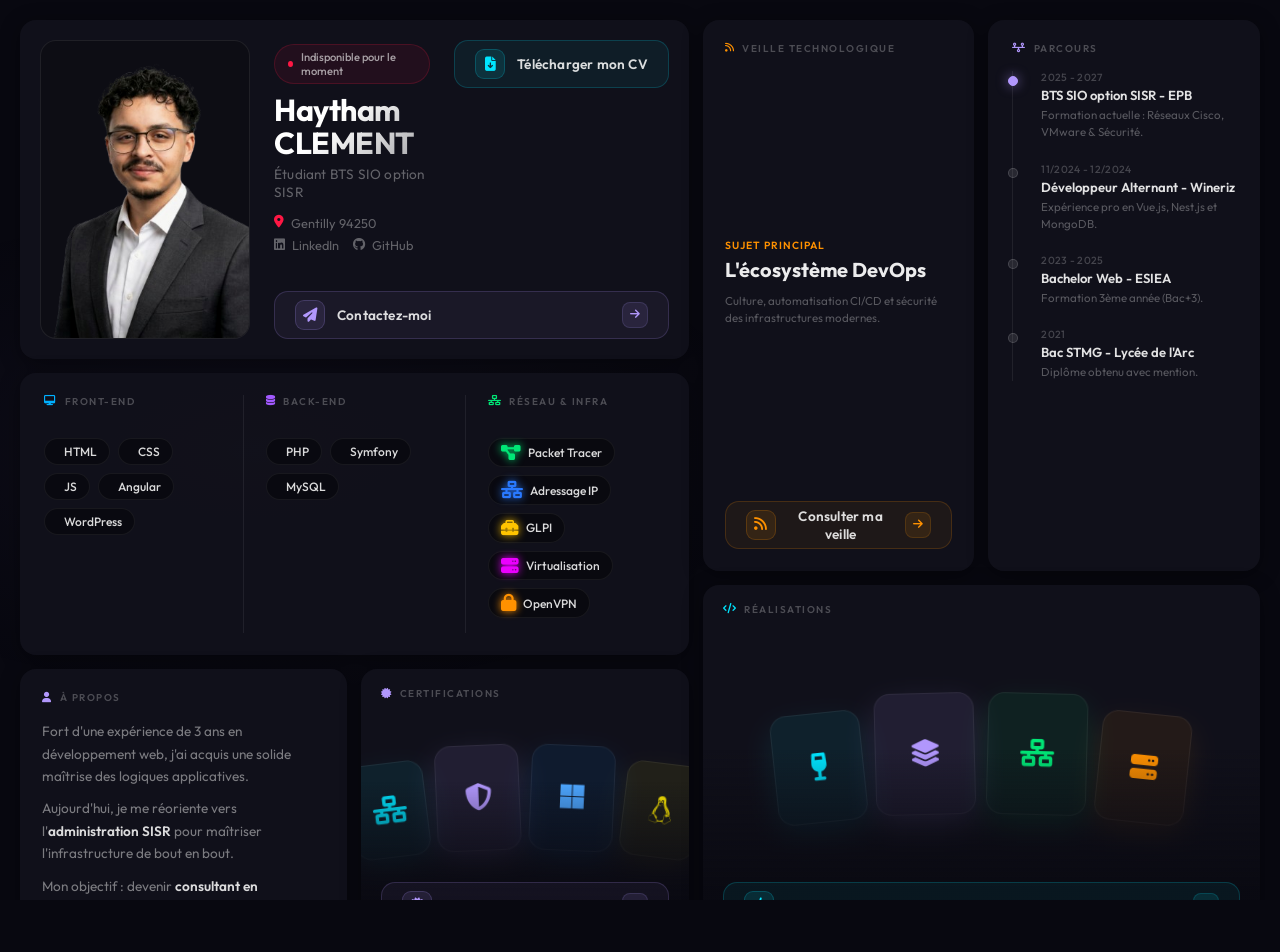
==== index.html @ 05b03a60 "Optimisation" ====
<!DOCTYPE html>
<html lang="fr">

<head>
    <meta charset="UTF-8">
    <meta name="viewport" content="width=device-width, initial-scale=1.0">
    <meta http-equiv="X-UA-Compatible" content="IE=edge">
    
    <!-- Preconnect aux CDN pour réduire latence -->
    <link rel="preconnect" href="https://fonts.googleapis.com">
    <link rel="preconnect" href="https://fonts.gstatic.com" crossorigin>
    <link rel="preconnect" href="https://api.fontshare.com">
    
    <!-- Charger les CSS critiques d'abord -->
    <link rel="stylesheet" href="index.css">
    <link rel="stylesheet" href="Modals/Contact/contact-modal.css">
    <link rel="stylesheet" href="Modals/Certif/certif-modal.css">
    <link rel="stylesheet" href="Modals/Réalisations/realisation-modal.css">
    <link rel="stylesheet" href="Modals/Veille/veille-modal.css">
    
    <!-- Polices optimisées avec font-display swap (évite FOIT) -->
    <link rel="preload" href="https://fonts.googleapis.com/css2?family=Outfit:wght@300;400;500;600;700;800&family=DM+Serif+Display:ital@0;1&display=swap" as="style">
    <link rel="preload" href="https://api.fontshare.com/v2/css?f[]=clash-display@600,700&display=swap" as="style">
    <link rel="stylesheet" href="https://fonts.googleapis.com/css2?family=Outfit:wght@300;400;500;600;700;800&family=DM+Serif+Display:ital@0;1&display=swap">
    <link rel="stylesheet" href="https://api.fontshare.com/v2/css?f[]=clash-display@600,700&display=swap">
    
    <!-- Icons loadés en async (non-bloquant) -->
    <link rel="stylesheet" href="https://cdnjs.cloudflare.com/ajax/libs/font-awesome/6.5.1/css/all.min.css" media="print" onload="this.media='all'">
    <link rel="stylesheet" href="https://cdn.jsdelivr.net/gh/devicons/devicon@latest/devicon.min.css" media="print" onload="this.media='all'">
    
    <script src="script.js" defer></script>
    <title>Haytham CLEMENT - Portfolio</title>
</head>

<body>
    <div id="bento-grid-container">

        <!-- COLONNE GAUCHE -->
        <div class="column-left">

            <!-- BLOC PROFIL -->
            <div id="tile-profil" class="bento-tile">
                <div class="profil-grid">
                    <div class="profil-photo">
                        <img src="assets/Haytham.png" alt="Photo de Profil" loading="lazy" decoding="async">
                    </div>

                    <div class="profil-info">
                        <div class="available-badge">
                            <span class="status-dot red"></span> Indisponible pour le moment
                        </div>
                        <h1 class="profil-name">Haytham CLEMENT</h1>
                        <p class="profil-title">Étudiant BTS SIO option SISR</p>
                        <div class="profil-details-stack">
                            <p class="profil-location">
                                <a href="https://www.google.com/maps/search/?api=1&query=Gentilly+94250" target="_blank">
                                    <i class="fa-solid fa-location-dot"></i> Gentilly 94250
                                </a>
                            </p>
                            <div class="profil-socials">
                                <a href="https://www.linkedin.com/in/haythamclement" target="_blank">
                                    <i class="fa-brands fa-linkedin"></i> LinkedIn
                                </a>
                                <a href="https://github.com/Yumhira" target="_blank">
                                    <i class="fa-brands fa-github"></i> GitHub
                                </a>
                            </div>
                        </div>
                    </div>

                    <div class="profil-cv">
                        <button class="btn-premium btn-download">
                            <span class="icon-wrap cyan">
                                <i class="fa-solid fa-file-arrow-down"></i>
                            </span>
                            Télécharger mon CV
                        </button>
                    </div>

                    <div class="profil-contact">
                        <button class="btn-premium btn-message">
                            <span class="icon-wrap">
                                <i class="fa-solid fa-paper-plane"></i>
                            </span>
                            Contactez-moi
                            <span class="arrow-wrap"><i class="fa-solid fa-arrow-right"></i></span>
                        </button>
                    </div>
                </div>
            </div>

            <!-- COMPÉTENCES -->
            <div id="grid-skills">
                <div class="skill-bloc bento-tile">

                    <div class="skill-col skill-col--frontend">
                        <h3 class="tile-title"><i class="fa-solid fa-desktop"></i> Front-End</h3>
                        <div class="skill-list">
                            <div class="skill-pill border-html"><i class="devicon-html5-plain colored"></i> HTML</div>
                            <div class="skill-pill border-css"><i class="devicon-css3-plain colored"></i> CSS</div>
                            <div class="skill-pill border-js"><i class="devicon-javascript-plain colored"></i> JS</div>
                            <div class="skill-pill border-angular"><i class="devicon-angularjs-plain colored"></i> Angular</div>
                            <div class="skill-pill border-wp"><i class="devicon-wordpress-plain"></i> WordPress</div>
                        </div>
                    </div>

                    <div class="skill-divider"></div>

                    <div class="skill-col skill-col--backend">
                        <h3 class="tile-title"><i class="fa-solid fa-database"></i> Back-End</h3>
                        <div class="skill-list">
                            <div class="skill-pill border-php"><i class="devicon-php-plain colored"></i> PHP</div>
                            <div class="skill-pill border-symfony"><i class="devicon-symfony-original"></i> Symfony</div>
                            <div class="skill-pill border-mysql"><i class="devicon-mysql-plain colored"></i> MySQL</div>
                        </div>
                    </div>

                    <div class="skill-divider"></div>

                    <div class="skill-col skill-col--network">
                        <h3 class="tile-title"><i class="fa-solid fa-network-wired"></i> Réseau & Infra</h3>
                        <div class="skill-list">
                            <div class="skill-pill border-packet"><i class="fa-solid fa-diagram-project"></i> Packet Tracer</div>
                            <div class="skill-pill border-ip"><i class="fa-solid fa-network-wired"></i> Adressage IP</div>
                            <div class="skill-pill border-glpi"><i class="fa-solid fa-toolbox"></i> GLPI</div>
                            <div class="skill-pill border-virtual"><i class="fa-solid fa-server"></i> Virtualisation</div>
                            <div class="skill-pill border-openvpn"><i class="fa-solid fa-lock"></i> OpenVPN</div>
                        </div>
                    </div>

                </div>
            </div>

            <!-- À PROPOS / CERTIFS -->
            <div id="grid-dual">
                <div class="dual-bloc bento-tile" id="tile-about">
                    <h3 class="tile-title"><i class="fa-solid fa-user"></i> À Propos</h3>
                    <div class="about-content">
                        <p>Fort d'une expérience de 3 ans en développement web, j'ai acquis une solide maîtrise des logiques applicatives.</p>
                        <p>Aujourd'hui, je me réoriente vers l'<strong>administration SISR</strong> pour maîtriser l'infrastructure de bout en bout.</p>
                        <p>Mon objectif : devenir <strong>consultant en cybersécurité</strong>.</p>
                    </div>
                </div>

                <!-- TUILE CERTIF GALLERY -->
                <div class="dual-bloc bento-tile" id="tile-certifs-small">
                    <div class="certif-tile-label tile-title">
                        <i class="fa-solid fa-certificate"></i> Certifications
                    </div>

                    <div class="certif-previews">
                        <div class="certif-preview-card card-1">
                            <i class="fa-solid fa-network-wired"></i>
                            <span>CCNA</span>
                        </div>
                        <div class="certif-preview-card card-2">
                            <i class="fa-solid fa-shield-halved"></i>
                            <span>Security+</span>
                        </div>
                        <div class="certif-preview-card card-3">
                            <i class="fa-brands fa-microsoft"></i>
                            <span>AZ-900</span>
                        </div>
                        <div class="certif-preview-card card-4">
                            <i class="fa-brands fa-linux"></i>
                            <span>Linux LPI</span>
                        </div>
                    </div>

                    <button class="btn-certif-gallery" id="btn-open-certif">
                        <span class="icon-wrap"><i class="fa-solid fa-certificate"></i></span>
                        Voir les certifications
                        <span class="arrow-wrap"><i class="fa-solid fa-arrow-right"></i></span>
                    </button>
                </div>
            </div>

        </div>

        <!-- COLONNE DROITE -->
        <div class="column-right-grid">

            <!-- VEILLE TECHNOLOGIQUE -->
            <div id="tile-veille" class="bento-tile">
                <div class="veille-top-row">
                    <div class="veille-label tile-title">
                        <i class="fa-solid fa-rss"></i> Veille Technologique
                    </div>
                </div>

                <div class="veille-subject">
                    <p class="veille-subject-eyebrow">Sujet principal</p>
                    <h2 class="veille-subject-title">L'écosystème DevOps</h2>
                    <p class="veille-subject-desc">Culture, automatisation CI/CD et sécurité des infrastructures modernes.</p>
                </div>

                <button id="btn-open-veille">
                    <span class="icon-wrap"><i class="fa-solid fa-rss"></i></span>
                    <span>Consulter ma veille</span>
                    <span class="arrow-wrap"><i class="fa-solid fa-arrow-right"></i></span>
                </button>
            </div>

            <!-- PARCOURS -->
            <div id="tile-parcours" class="bento-tile">
                <h3 class="tile-title"><i class="fa-solid fa-timeline"></i> Parcours</h3>
                <div class="timeline">
                    <div class="timeline-item">
                        <div class="timeline-dot special"></div>
                        <div class="timeline-date">2025 - 2027</div>
                        <div class="timeline-content">
                            <h4>BTS SIO option SISR - EPB</h4>
                            <p>Formation actuelle : Réseaux Cisco, VMware & Sécurité.</p>
                        </div>
                    </div>
                    <div class="timeline-item">
                        <div class="timeline-dot"></div>
                        <div class="timeline-date">11/2024 - 12/2024</div>
                        <div class="timeline-content">
                            <h4>Développeur Alternant - Wineriz</h4>
                            <p>Expérience pro en Vue.js, Nest.js et MongoDB.</p>
                        </div>
                    </div>
                    <div class="timeline-item">
                        <div class="timeline-dot"></div>
                        <div class="timeline-date">2023 - 2025</div>
                        <div class="timeline-content">
                            <h4>Bachelor Web - ESIEA</h4>
                            <p>Formation 3ème année (Bac+3).</p>
                        </div>
                    </div>
                    <div class="timeline-item">
                        <div class="timeline-dot"></div>
                        <div class="timeline-date">2021</div>
                        <div class="timeline-content">
                            <h4>Bac STMG - Lycée de l'Arc</h4>
                            <p>Diplôme obtenu avec mention.</p>
                        </div>
                    </div>
                </div>
            </div>

            <!-- RÉALISATIONS -->
            <div id="tile-realisations" class="bento-tile">
                <div class="real-tile-label tile-title">
                    <i class="fa-solid fa-code"></i> Réalisations
                </div>

                <div class="real-previews">
                    <div class="real-preview-card rcard-1">
                        <i class="fa-solid fa-wine-glass"></i>
                    </div>
                    <div class="real-preview-card rcard-2">
                        <i class="fa-solid fa-layer-group"></i>
                    </div>
                    <div class="real-preview-card rcard-3">
                        <i class="fa-solid fa-network-wired"></i>
                    </div>
                    <div class="real-preview-card rcard-4">
                        <i class="fa-solid fa-server"></i>
                    </div>
                </div>

                <button class="btn-real-gallery" id="btn-open-real">
                    <span class="icon-wrap"><i class="fa-solid fa-code"></i></span>
                    Voir les réalisations
                    <span class="arrow-wrap"><i class="fa-solid fa-arrow-right"></i></span>
                </button>
            </div>

        </div>
    </div>

    <div id="contact-modal-container"></div>
    <div id="certif-modal-container"></div>
    <div id="real-modal-container"></div>
    <div id="veille-modal-container"></div>

</body>
</html>
---- index.css ----
/* ============================================================
   PORTFOLIO — HAYTHAM CLEMENT
   Version optimisée — perf
   ============================================================ */

@import url('https://fonts.googleapis.com/css2?family=Outfit:wght@300;400;500;600;700;800&family=DM+Serif+Display:ital@0;1&display=swap');
@import url('https://api.fontshare.com/v2/css?f[]=clash-display@600,700&display=swap');

@property --angle {
    syntax: '<angle>';
    initial-value: 0deg;
    inherits: false;
}

/* --- RESET & BASE --- */
*, *::before, *::after { box-sizing: border-box; }

html, body {
    margin: 0;
    padding: 0;
    height: 100vh;
    width: 100vw;
    overflow: hidden;
    background: #080810;
    font-family: 'Outfit', sans-serif;
    display: flex;
    justify-content: center;
    align-items: center;
}

/* Fond ambiant — réduit à un seul gradient */
body::before {
    content: '';
    position: fixed;
    inset: 0;
    background: radial-gradient(ellipse 60% 40% at 20% 50%, rgba(177, 151, 252, 0.04) 0%, transparent 70%);
    pointer-events: none;
    z-index: 0;
}

/* --- GRILLE PRINCIPALE --- */
#bento-grid-container {
    position: relative;
    z-index: 1;
    width: calc(100vw - 40px);
    max-width: 1800px;
    height: calc(100vh - 40px);
    display: grid;
    grid-template-columns: 1.2fr 1fr;
    gap: 14px;
}

/* --- TUILES BASE ---
   PERF: backdrop-filter supprimé — règles de base pour les tuiles
*/
.bento-tile {
    background: rgba(18, 18, 28, 0.92);
    border-radius: 16px;
    padding: 20px;
    box-shadow: 0 4px 20px rgba(0, 0, 0, 0.4);
    box-sizing: border-box;
    position: relative;
    display: flex;
    overflow: hidden;
    transition: border-color 0.3s ease, box-shadow 0.3s ease;
}

/* PERF: ::before supprimé — coût de composition pour un effet quasi-invisible */

.bento-tile:hover {
    border-color: rgba(255, 255, 255, 0.12);
    box-shadow: 0 8px 30px rgba(0, 0, 0, 0.5);
}

.bento-tile h3 {
    font-size: 0.68rem;
    color: rgba(255, 255, 255, 0.25);
    text-transform: uppercase;
    margin: 0 0 16px 0;
    padding: 0;
    letter-spacing: 1.5px;
    font-weight: 600;
    font-family: 'Outfit', sans-serif;
}

/* --- COLONNE GAUCHE --- */
.column-left {
    display: grid;
    grid-template-rows: 1.2fr 1fr 1fr;
    gap: 14px;
}

/* ========================
   TUILE PROFIL
======================== */
#tile-profil {
    background: rgba(18, 18, 28, 0.92);
}

/* PERF: ::after supprimé sur #tile-profil — radial-gradient peu visible */

.profil-grid {
    display: grid;
    grid-template-columns: 210px 1fr auto;
    grid-template-rows: auto 1fr;
    gap: 12px 24px;
    width: 100%;
    height: 100%;
    align-items: start;
}

.profil-photo {
    grid-row: 1 / 3;
    width: 210px;
    height: 100%;
    align-self: stretch;
    border-radius: 16px;
    overflow: hidden;
    border: 1px solid rgba(255, 255, 255, 0.08);
    background: #0d0d14;
    position: relative;
    z-index: 1;
}

.profil-photo img {
    width: 100%;
    height: 100%;
    object-fit: cover;
    display: block;
    filter: contrast(1.05) brightness(0.97);
}

.profil-info {
    grid-column: 2 / 3;
    display: flex;
    flex-direction: column;
    justify-content: flex-start;
    padding-top: 4px;
    z-index: 1;
    min-width: 0;
    overflow: hidden;
}

.available-badge {
    display: inline-flex;
    align-items: center;
    gap: 8px;
    background: rgba(255, 23, 68, 0.08);
    border: 1px solid rgba(255, 23, 68, 0.18);
    padding: 5px 13px;
    border-radius: 50px;
    font-size: 0.7rem;
    color: rgba(255,255,255,0.6);
    margin-bottom: 10px;
    width: fit-content;
    font-weight: 500;
}

.status-dot {
    width: 6px;
    height: 6px;
    border-radius: 50%;
    background-color: #ff1744;
    /* PERF: box-shadow simplifié */
    animation: pulse-red 2s infinite;
}

@keyframes pulse-red {
    0%, 100% { opacity: 1; transform: scale(1); }
    50% { opacity: 0.4; transform: scale(1.3); }
}

.profil-name {
    margin: 0 0 4px 0;
    font-family: 'ClashDisplay-Semibold', 'Clash Display', 'Outfit', sans-serif;
    font-size: 1.9rem;
    font-weight: 700;
    line-height: 1.1;
    letter-spacing: -0.5px;
    background: linear-gradient(135deg, #fff 40%, rgba(255,255,255,0.6));
    -webkit-background-clip: text;
    -webkit-text-fill-color: transparent;
    background-clip: text;
}

.profil-title {
    margin: 0 0 12px 0;
    color: rgba(255,255,255,0.35);
    font-size: 0.85rem;
    font-weight: 400;
    letter-spacing: 0.2px;
}

.profil-details-stack {
    display: flex;
    flex-direction: column;
    gap: 6px;
    margin-top: 2px;
    width: fit-content;
}

.profil-location { margin: 0 !important; }

.profil-socials {
    display: flex;
    gap: 14px;
    margin-top: 0;
    width: fit-content;
}

.profil-location a,
.profil-socials a {
    color: rgba(255,255,255,0.35);
    font-size: 0.8rem;
    text-decoration: none;
    display: flex;
    align-items: center;
    gap: 7px;
    transition: color 0.25s ease;
    font-weight: 400;
}

.profil-location i { color: #ff1744; }
.profil-location a:hover, .profil-socials a:hover { color: rgba(255,255,255,0.85); }

.profil-cv {
    grid-column: 3 / 4;
    grid-row: 1 / 2;
    align-self: start;
    z-index: 1;
}

.profil-contact {
    grid-column: 2 / 4;
    grid-row: 2 / 3;
    align-self: end;
    z-index: 1;
    display: flex;
    align-items: flex-end;
}

/* ==============================
   BOUTONS — SYSTÈME UNIFIÉ
   PERF: backdrop-filter supprimé sur tous les boutons
============================== */

.btn-premium,
.btn-certif-gallery,
.btn-real-gallery,
#btn-open-veille {
    display: flex;
    align-items: center;
    gap: 12px;
    padding: 0 20px;
    height: 48px;
    background: rgba(255,255,255,0.04);
    color: rgba(255,255,255,0.85);
    border: 1px solid rgba(255,255,255,0.09);
    border-radius: 14px;
    font-family: 'Outfit', sans-serif;
    font-weight: 600;
    font-size: 0.85rem;
    cursor: pointer;
    transition: background 0.25s ease, border-color 0.25s ease, transform 0.25s ease, box-shadow 0.25s ease;
    letter-spacing: 0.2px;
    width: 100%;
    justify-content: center;
    box-sizing: border-box;
}

.icon-wrap {
    width: 30px;
    height: 30px;
    display: flex;
    justify-content: center;
    align-items: center;
    border-radius: 9px;
    flex-shrink: 0;
    font-size: 0.9rem;
}

.arrow-wrap {
    margin-left: auto;
    width: 26px;
    height: 26px;
    display: flex;
    align-items: center;
    justify-content: center;
    border-radius: 8px;
    flex-shrink: 0;
    font-size: 0.7rem;
    transition: transform 0.2s ease;
}

/* CYAN — Télécharger mon CV */
.btn-download {
    background: rgba(0,229,255,0.06);
    border-color: rgba(0,229,255,0.18);
}
.btn-download .icon-wrap {
    background: rgba(0,229,255,0.1);
    color: #00e5ff;
    border: 1px solid rgba(0,229,255,0.2);
}
.btn-download:hover {
    background: rgba(0,229,255,0.1);
    border-color: rgba(0,229,255,0.3);
    transform: translateY(-1px);
    box-shadow: 0 6px 24px rgba(0,229,255,0.12);
}

/* VIOLET — Contactez-moi */
.btn-message {
    background: rgba(177,151,252,0.06);
    border-color: rgba(177,151,252,0.18);
}
.btn-message .icon-wrap {
    background: rgba(177,151,252,0.1);
    color: #b197fc;
    border: 1px solid rgba(177,151,252,0.2);
}
.btn-message .arrow-wrap {
    background: rgba(177,151,252,0.1);
    color: #b197fc;
    border: 1px solid rgba(177,151,252,0.15);
}
.btn-message:hover {
    background: rgba(177,151,252,0.12);
    border-color: rgba(177,151,252,0.3);
    transform: translateY(-1px);
    box-shadow: 0 6px 24px rgba(177,151,252,0.12);
}
.btn-message:hover .arrow-wrap { transform: translateX(3px); }

/* VIOLET — Voir les certifications */
.btn-certif-gallery {
    background: rgba(177,151,252,0.06);
    border-color: rgba(177,151,252,0.18);
    position: relative;
    z-index: 4;
    margin-bottom: 2px;
}
.btn-certif-gallery .icon-wrap {
    background: rgba(177,151,252,0.1);
    color: #b197fc;
    border: 1px solid rgba(177,151,252,0.2);
}
.btn-certif-gallery .arrow-wrap {
    background: rgba(177,151,252,0.1);
    color: #b197fc;
    border: 1px solid rgba(177,151,252,0.15);
}
.btn-certif-gallery:hover {
    background: rgba(177,151,252,0.12);
    border-color: rgba(177,151,252,0.3);
    transform: translateY(-2px);
    box-shadow: 0 8px 28px rgba(177,151,252,0.15);
}
.btn-certif-gallery:hover .arrow-wrap { transform: translateX(3px); }

/* CYAN — Voir les réalisations */
.btn-real-gallery {
    background: rgba(0,229,255,0.06);
    border-color: rgba(0,229,255,0.18);
    position: relative;
    z-index: 4;
    margin-bottom: 2px;
}
.btn-real-gallery .icon-wrap {
    background: rgba(0,229,255,0.1);
    color: #00e5ff;
    border: 1px solid rgba(0,229,255,0.2);
}
.btn-real-gallery .arrow-wrap {
    background: rgba(0,229,255,0.1);
    color: #00e5ff;
    border: 1px solid rgba(0,229,255,0.15);
}
.btn-real-gallery:hover {
    background: rgba(0,229,255,0.1);
    border-color: rgba(0,229,255,0.3);
    transform: translateY(-2px);
    box-shadow: 0 8px 28px rgba(0,229,255,0.12);
}
.btn-real-gallery:hover .arrow-wrap { transform: translateX(3px); }

/* ORANGE — Consulter ma veille */
#btn-open-veille {
    background: rgba(255,145,0,0.06);
    border-color: rgba(255,145,0,0.18);
    position: relative;
    z-index: 1;
}
#btn-open-veille .icon-wrap {
    background: rgba(255,145,0,0.1);
    color: #ff9100;
    border: 1px solid rgba(255,145,0,0.2);
}
#btn-open-veille .arrow-wrap {
    background: rgba(255,145,0,0.1);
    color: #ff9100;
    border: 1px solid rgba(255,145,0,0.15);
}
#btn-open-veille:hover {
    background: rgba(255,145,0,0.1);
    border-color: rgba(255,145,0,0.3);
    transform: translateY(-2px);
    box-shadow: 0 8px 28px rgba(255,145,0,0.12);
}
#btn-open-veille:hover .arrow-wrap { transform: translateX(3px); }

/* ========================
   SKILLS — TUILE UNIQUE 3 COLONNES
======================== */
#grid-skills {
    display: flex;
}

#grid-skills .skill-bloc {
    flex: 1;
    flex-direction: row;
    align-items: flex-start;
    gap: 0;
    padding: 22px 24px;
}

.skill-col {
    flex: 1;
    display: flex;
    flex-direction: column;
    gap: 14px;
    min-width: 0;
}

.skill-col h3 {
    font-size: 0.68rem;
    color: rgba(255, 255, 255, 0.25);
    text-transform: uppercase;
    margin: 0;
    padding: 0;
    letter-spacing: 1.5px;
    font-weight: 600;
    font-family: 'Outfit', sans-serif;
}

.skill-divider {
    width: 1px;
    align-self: stretch;
    background: rgba(255, 255, 255, 0.07);
    margin: 0 22px;
    flex-shrink: 0;
}

.skill-list {
    display: flex;
    flex-wrap: wrap;
    gap: 8px;
}

/* PERF: animation rotate-border déclenchée uniquement au hover
   Au repos : 0 animation active → gain majeur avec 13+ pills
   Le ::before reste présent mais statique au repos */
.skill-pill {
    position: relative;
    padding: 5px 12px;
    border-radius: 50px;
    font-size: 0.75rem;
    background: rgba(0,0,0,0.4);
    z-index: 1;
    border: 1px solid rgba(255, 255, 255, 0.06);
    display: flex;
    align-items: center;
    gap: 7px;
    color: rgba(255,255,255,0.85);
    font-weight: 500;
    transition: box-shadow 0.25s ease;
}

.skill-pill:hover {
    box-shadow: 0 0 20px -4px var(--neon-color);
}

/* PERF: ::before statique au repos, animation uniquement sur :hover */
.skill-pill::before {
    content: "";
    position: absolute;
    inset: -1px;
    border-radius: 50px;
    padding: 1px;
    background: conic-gradient(from var(--angle), transparent 40%, var(--neon-color) 60%, transparent 70%);
    -webkit-mask: linear-gradient(#fff 0 0) content-box, linear-gradient(#fff 0 0);
    -webkit-mask-composite: xor;
    mask-composite: exclude;
    opacity: 0;
    transition: opacity 0.3s ease;
}

.skill-pill:hover::before {
    opacity: 0.7;
    animation: rotate-border 2s linear infinite;
}

.skill-pill i {
    z-index: 2;
    font-size: 1.1rem;
    color: var(--neon-color) !important;
    filter: drop-shadow(0 0 4px var(--neon-color)) !important;
}

@keyframes rotate-border { to { --angle: 360deg; } }

.border-html    { --neon-color: #ff3d00; }
.border-css     { --neon-color: #00b0ff; }
.border-js      { --neon-color: #ffea00; }
.border-angular { --neon-color: #ff003c; }
.border-wp      { --neon-color: rgba(255,255,255,0.6); }
.border-php     { --neon-color: #a259ff; }
.border-symfony { --neon-color: rgba(255,255,255,0.5); }
.border-mysql   { --neon-color: #00e5ff; }
.border-packet  { --neon-color: #00e676; }
.border-ip      { --neon-color: #2979ff; }
.border-glpi    { --neon-color: #ffc400; }
.border-virtual { --neon-color: #ea00ff; }
.border-openvpn { --neon-color: #ff9100; }

/* ========================
   TITRES UNIFORMISÉS
======================== */
.tile-title {
    display: flex;
    align-items: center;
    gap: 7px;
    font-size: 0.62rem;
    color: rgba(255,255,255,0.25);
    text-transform: uppercase;
    letter-spacing: 1.5px;
    font-weight: 600;
    font-family: 'Outfit', sans-serif;
    margin: 0 0 16px 0;
    white-space: nowrap;
}

.tile-title i { font-size: 0.65rem; }

#tile-about     .tile-title i { color: #b197fc; }
#tile-parcours  .tile-title i { color: #b197fc; }
.certif-tile-label i          { color: #b197fc; }
.veille-label i               { color: #ff9100; }
.real-tile-label i            { color: #00e5ff; }

.skill-col--frontend .tile-title i { color: #00b0ff; }
.skill-col--backend  .tile-title i { color: #a259ff; }
.skill-col--network  .tile-title i { color: #00e676; }

.bento-tile h3 {
    font-size: 0.62rem;
    color: rgba(255,255,255,0.25);
    text-transform: uppercase;
    margin: 0 0 16px 0;
    padding: 0;
    letter-spacing: 1.5px;
    font-weight: 600;
    font-family: 'Outfit', sans-serif;
}

/* ========================
   DUAL : À PROPOS + CERTIF
======================== */
#grid-dual {
    display: grid;
    grid-template-columns: 1fr 1fr;
    gap: 14px;
}

#tile-about, #tile-certifs-small {
    flex-direction: column;
    padding: 22px;
}

#tile-about p {
    font-size: 0.85rem;
    color: rgba(255,255,255,0.45);
    line-height: 1.65;
    margin: 0 0 10px 0;
    font-weight: 400;
}

#tile-about p strong {
    color: rgba(255,255,255,0.85);
    font-weight: 600;
}

/* ========================
   TUILE CERTIF
   PERF: backdrop-filter supprimé sur les cards, will-change ajouté
======================== */
#tile-certifs-small {
    align-items: center;
    justify-content: flex-end;
    padding: 20px;
    gap: 0;
}

.certif-tile-label {
    position: absolute;
    top: 18px;
    left: 20px;
    margin: 0;
    z-index: 3;
}

.certif-previews {
    position: absolute;
    inset: 0;
    display: flex;
    align-items: center;
    justify-content: center;
    gap: 10px;
    padding: 52px 14px 68px;
    z-index: 1;
}

.certif-preview-card {
    display: flex;
    align-items: center;
    justify-content: center;
    border-radius: 16px;
    border: 1px solid rgba(255,255,255,0.06);
    /* PERF: backdrop-filter supprimé, will-change pour isoler le layer */
    will-change: transform;
    transition: transform 0.4s cubic-bezier(0.34, 1.56, 0.64, 1);
    flex-shrink: 0;
}

.certif-preview-card i { font-size: 1.7rem; }
.certif-preview-card span { display: none; }

.card-1 {
    width: 75px; height: 95px;
    background: rgba(0,229,255,0.08);
    color: #00e5ff;
    transform: rotate(-7deg) translateY(8px);
    box-shadow: 0 12px 30px rgba(0,229,255,0.1);
}

.card-2 {
    width: 84px; height: 106px;
    background: rgba(177,151,252,0.1);
    color: #b197fc;
    transform: rotate(-2.5deg) translateY(-4px);
    box-shadow: 0 12px 30px rgba(177,151,252,0.15);
    z-index: 2;
}

.card-3 {
    width: 84px; height: 106px;
    background: rgba(0,120,212,0.1);
    color: #4da6ff;
    transform: rotate(2.5deg) translateY(-4px);
    box-shadow: 0 12px 30px rgba(0,120,212,0.15);
    z-index: 2;
}

.card-4 {
    width: 75px; height: 95px;
    background: rgba(255,234,0,0.07);
    color: #ffea00;
    transform: rotate(7deg) translateY(8px);
    box-shadow: 0 12px 30px rgba(255,234,0,0.08);
}

#tile-certifs-small::after {
    content: '';
    position: absolute;
    bottom: 0; left: 0; right: 0;
    height: 60%;
    background: linear-gradient(to top, rgba(10,10,18,0.98) 30%, transparent);
    z-index: 2;
    pointer-events: none;
    border-radius: 0 0 22px 22px;
}

#tile-certifs-small:hover .card-1 { transform: rotate(-9deg) translateY(6px) translateX(-4px); }
#tile-certifs-small:hover .card-2 { transform: rotate(-3.5deg) translateY(-8px); }
#tile-certifs-small:hover .card-3 { transform: rotate(3.5deg) translateY(-8px); }
#tile-certifs-small:hover .card-4 { transform: rotate(9deg) translateY(6px) translateX(4px); }

/* ========================
   COLONNE DROITE
======================== */
.column-right-grid {
    display: grid;
    grid-template-columns: 1fr 1fr;
    grid-template-rows: 1.5fr 1fr;
    gap: 14px;
}

#tile-parcours     { grid-column: 2 / 3; grid-row: 1 / 2; }
#tile-veille       { grid-column: 1 / 2; grid-row: 1 / 2; }
#tile-realisations { grid-column: 1 / 3; }

/* ========================
   PARCOURS
======================== */
#tile-parcours {
    flex-direction: column;
    justify-content: flex-start;
    padding: 22px 24px;
}

.timeline {
    position: relative;
    padding-left: 28px;
    border-left: 1px solid rgba(255,255,255,0.07);
}

.timeline-item {
    position: relative;
    margin-bottom: 22px;
}

.timeline-item:last-child { margin-bottom: 0; }

.timeline-dot {
    position: absolute;
    left: -33px;
    top: 5px;
    width: 10px;
    height: 10px;
    background: rgba(255,255,255,0.1);
    border: 1.5px solid rgba(255,255,255,0.15);
    border-radius: 50%;
    z-index: 2;
}

.timeline-dot.special {
    background: #b197fc;
    border-color: #b197fc;
    box-shadow: 0 0 12px rgba(177,151,252,0.6);
}

.timeline-date {
    font-size: 0.65rem;
    color: rgba(255,255,255,0.22);
    margin-bottom: 3px;
    font-weight: 500;
    letter-spacing: 0.3px;
}

.timeline-content h4 {
    font-size: 0.82rem;
    margin: 0 0 3px 0;
    color: rgba(255,255,255,0.88);
    font-weight: 600;
}

.timeline-content p {
    font-size: 0.72rem;
    color: rgba(255,255,255,0.3);
    margin: 0;
    line-height: 1.5;
    font-weight: 400;
}

/* ========================
   TUILE VEILLE
   PERF: ::after supprimé
======================== */
#tile-veille {
    flex-direction: column;
    padding: 22px;
    overflow: hidden;
    justify-content: space-between;
}

.veille-top-row {
    display: flex;
    align-items: center;
    justify-content: space-between;
    position: relative;
    z-index: 1;
}

.veille-label {
    display: flex;
    align-items: center;
    gap: 7px;
    font-size: 0.62rem;
    color: rgba(255,255,255,0.25);
    text-transform: uppercase;
    letter-spacing: 1.5px;
    font-weight: 600;
    margin: 0;
}

.veille-label i { color: #ff9100; font-size: 0.65rem; }

.veille-subject {
    position: relative;
    z-index: 1;
    flex: 1;
    display: flex;
    flex-direction: column;
    justify-content: center;
    padding: 10px 0;
}

.veille-subject-eyebrow {
    font-size: 0.65rem;
    color: #ff9100;
    font-weight: 600;
    text-transform: uppercase;
    letter-spacing: 1px;
    margin-bottom: 6px;
}

.veille-subject-title {
    font-family: 'ClashDisplay-Semibold', 'Clash Display', 'Outfit', sans-serif;
    font-size: 1.25rem;
    font-weight: 700;
    color: rgba(255,255,255,0.92);
    line-height: 1.2;
    margin: 0 0 10px 0;
}

.veille-subject-desc {
    font-size: 0.72rem;
    color: rgba(255,255,255,0.3);
    line-height: 1.5;
    margin: 0;
}

/* ========================
   TUILE RÉALISATIONS
   PERF: backdrop-filter supprimé, will-change ajouté
======================== */
#tile-realisations {
    flex-direction: column;
    align-items: center;
    justify-content: flex-end;
    padding: 20px;
    overflow: hidden;
    gap: 0;
}

.real-tile-label {
    position: absolute;
    top: 18px;
    left: 20px;
    margin: 0;
    z-index: 3;
}

.real-tile-label i { color: #00e5ff; }

.real-previews {
    position: absolute;
    inset: 0;
    display: flex;
    align-items: center;
    justify-content: center;
    gap: 12px;
    padding: 52px 20px 68px;
    z-index: 1;
}

.real-preview-card {
    display: flex;
    align-items: center;
    justify-content: center;
    border-radius: 16px;
    border: 1px solid rgba(255,255,255,0.06);
    /* PERF: backdrop-filter supprimé, will-change pour isoler le layer */
    will-change: transform;
    transition: transform 0.4s cubic-bezier(0.34, 1.56, 0.64, 1);
    flex-shrink: 0;
}

.real-preview-card i { font-size: 1.7rem; }

.rcard-1 {
    width: 90px; height: 110px;
    background: rgba(0,229,255,0.08);
    color: #00e5ff;
    transform: rotate(-6deg) translateY(8px);
    box-shadow: 0 12px 30px rgba(0,229,255,0.1);
}

.rcard-2 {
    width: 100px; height: 122px;
    background: rgba(177,151,252,0.1);
    color: #b197fc;
    transform: rotate(-1.5deg) translateY(-6px);
    box-shadow: 0 12px 30px rgba(177,151,252,0.15);
    z-index: 2;
}

.rcard-3 {
    width: 100px; height: 122px;
    background: rgba(0,230,118,0.08);
    color: #00e676;
    transform: rotate(1.5deg) translateY(-6px);
    box-shadow: 0 12px 30px rgba(0,230,118,0.12);
    z-index: 2;
}

.rcard-4 {
    width: 90px; height: 110px;
    background: rgba(255,145,0,0.08);
    color: #ff9100;
    transform: rotate(6deg) translateY(8px);
    box-shadow: 0 12px 30px rgba(255,145,0,0.1);
}

#tile-realisations::after {
    content: '';
    position: absolute;
    bottom: 0; left: 0; right: 0;
    height: 55%;
    background: linear-gradient(to top, rgba(10,10,18,0.98) 30%, transparent);
    z-index: 2;
    pointer-events: none;
    border-radius: 0 0 22px 22px;
}

#tile-realisations:hover .rcard-1 { transform: rotate(-8deg) translateY(6px) translateX(-4px); }
#tile-realisations:hover .rcard-2 { transform: rotate(-2.5deg) translateY(-10px); }
#tile-realisations:hover .rcard-3 { transform: rotate(2.5deg) translateY(-10px); }
#tile-realisations:hover .rcard-4 { transform: rotate(8deg) translateY(6px) translateX(4px); }

/* ========================
   MODALE RÉALISATIONS
======================== */
.real-overlay {
    position: fixed;
    inset: 0;
    background: rgba(0, 0, 0, 0.85);
    z-index: 1000;
    display: flex;
    align-items: center;
    justify-content: center;
    opacity: 0;
    pointer-events: none;
    transition: opacity 0.3s ease;
}

.real-overlay.active {
    opacity: 1;
    pointer-events: all;
}

.real-modal {
    background: #111;
    border: 1px solid rgba(255, 255, 255, 0.08);
    border-radius: 24px;
    width: 90%;
    max-width: 820px;
    max-height: 85vh;
    overflow: hidden;
    display: flex;
    flex-direction: column;
    box-shadow: 0 20px 60px rgba(0,0,0,0.55);
        transform: translateY(20px) scale(0.98);
        transition: transform 0.18s cubic-bezier(0.2,0.8,0.2,1);
        will-change: transform;
}

.real-overlay.active .real-modal {
    transform: translateY(0) scale(1);
}

.real-modal-header {
    display: flex;
    align-items: center;
    justify-content: space-between;
    padding: 24px 28px;
    border-bottom: 1px solid rgba(255, 255, 255, 0.07);
    flex-shrink: 0;
}

.real-header-left {
    display: flex;
    align-items: center;
    gap: 16px;
}

.real-header-icon {
    width: 44px;
    height: 44px;
    display: flex;
    align-items: center;
    justify-content: center;
    border-radius: 12px;
    background: rgba(0,229,255,0.1);
    border: 1px solid rgba(0,229,255,0.2);
    color: #00e5ff;
    font-size: 1.1rem;
}

.real-modal-header h2 {
    margin: 0 0 2px 0;
    font-size: 1.15rem;
    font-weight: 700;
    color: #fff;
    font-family: 'Syne', sans-serif;
}

.real-modal-header p {
    margin: 0;
    font-size: 0.75rem;
    color: #555;
}

.real-close-btn {
    width: 36px;
    height: 36px;
    display: flex;
    align-items: center;
    justify-content: center;
    background: rgba(255,255,255,0.04);
    border: 1px solid rgba(255,255,255,0.08);
    border-radius: 10px;
    color: #888;
    cursor: pointer;
    font-size: 1rem;
    transition: background 0.2s ease, color 0.2s ease;
}

.real-close-btn:hover {
    background: rgba(255,255,255,0.1);
    color: #fff;
}

.real-modal-body {
    overflow-y: auto;
    padding: 40px 28px;
    display: flex;
    align-items: center;
    justify-content: center;
    flex: 1;
    color: rgba(255,255,255,0.15);
    font-size: 0.85rem;
    font-style: italic;
}

.real-modal-body::-webkit-scrollbar { width: 4px; }
.real-modal-body::-webkit-scrollbar-track { background: transparent; }
.real-modal-body::-webkit-scrollbar-thumb { background: rgba(255,255,255,0.1); border-radius: 4px; }

/* ========================
   ANIMATIONS D'ENTRÉE
======================== */
@keyframes fadeUp {
    from { opacity: 0; transform: translateY(16px); }
    to   { opacity: 1; transform: translateY(0); }
}

.bento-tile { animation: fadeUp 0.5s ease both; }

#tile-profil       { animation-delay: 0.05s; }
#grid-skills       { animation-delay: 0.1s; }
#grid-dual         { animation-delay: 0.15s; }
#tile-veille       { animation-delay: 0.1s; }
#tile-parcours     { animation-delay: 0.15s; }
#tile-realisations { animation-delay: 0.2s; }
---- Modals/Contact/contact-modal.css ----
/* ============================================================
   MODALE CONTACT — alignée sur le style certif/veille/réalisations
   ============================================================ */

/* --- OVERLAY --- */
.contact-overlay,
.modal {
    position: fixed;
    inset: 0;
    background: rgba(0, 0, 0, 0.92);
    z-index: 9999;
    display: flex;
    align-items: center;
    justify-content: center;
    padding: 20px;
    box-sizing: border-box;
    opacity: 0;
    pointer-events: none;
    transition: opacity 0.3s ease;
}

.contact-overlay.active,
.modal.active {
    opacity: 1;
    pointer-events: all;
}

.contact-modal,
.modal-content {
    background: #09090b;
    border: 1px solid rgba(255, 255, 255, 0.1);
    border-radius: 24px;
    width: 95%;
    max-width: 520px;
    display: flex;
    flex-direction: column;
    box-shadow: 0 25px 50px -12px rgba(0, 0, 0, 0.5);
    overflow: hidden;
    padding: 0 !important;
    position: relative;
    transform: translateY(20px) scale(0.98);
    transition: transform 0.25s ease;
}

.contact-overlay.active .contact-modal,
.modal.active .modal-content {
    transform: translateY(0) scale(1);
}

/* --- HEADER --- */
.contact-modal-header {
    display: flex;
    justify-content: space-between;
    align-items: center;
    padding: 28px 32px;
    border-bottom: 1px solid rgba(255, 255, 255, 0.05);
    flex-shrink: 0;
}

.contact-header-left {
    display: flex;
    gap: 15px;
    align-items: center;
}

.contact-header-icon {
    width: 46px;
    height: 46px;
    border-radius: 12px;
    background: rgba(177, 151, 252, 0.1);
    color: #b197fc;
    border: 1px solid rgba(177, 151, 252, 0.2);
    display: flex;
    justify-content: center;
    align-items: center;
    font-size: 1.1rem;
    flex-shrink: 0;
}

.contact-header-text h2 {
    margin: 0;
    color: #ffffff;
    font-size: 1.25rem;
    font-weight: 700;
    font-family: 'ClashDisplay-Semibold', 'Clash Display', 'Outfit', sans-serif;
}

.contact-header-text p {
    margin: 3px 0 0 0;
    color: rgba(255, 255, 255, 0.3);
    font-size: 0.8rem;
}

/* --- BOUTON FERMER (style certif) --- */
.contact-close-btn,
.contact-close-btn {
    background: rgba(255, 255, 255, 0.05); border: 1px solid rgba(255, 255, 255, 0.1);
    color: #ffffff; width: 40px; height: 40px; border-radius: 50%;
    cursor: pointer; display: flex; justify-content: center; align-items: center;
    transition: 0.2s; font-size: 1.2rem;
}
.contact-close-btn:hover { background: #ef4444; border-color: #ef4444; }

/* --- BODY / FORMULAIRE --- */
.contact-modal-body {
    padding: 32px;
    display: flex;
    flex-direction: column;
    gap: 14px;
}

#contact-form {
    display: flex;
    flex-direction: column;
    gap: 14px;
    width: 100%;
}

/* Supprime le h3 "Contactez-moi" dans le form — le header s'en charge */
#contact-form-container > h3 {
    display: none;
}

.form-group input,
.form-group textarea {
    width: 100%;
    padding: 13px 16px;
    background: rgba(255, 255, 255, 0.04);
    border: 1px solid rgba(255, 255, 255, 0.08);
    border-radius: 12px;
    color: rgba(255, 255, 255, 0.85);
    font-family: 'Outfit', sans-serif;
    font-size: 0.88rem;
    box-sizing: border-box;
    outline: none;
    transition: border-color 0.2s ease, background 0.2s ease;
}

.form-group input::placeholder,
.form-group textarea::placeholder {
    color: rgba(255, 255, 255, 0.2);
}

.form-group input:focus,
.form-group textarea:focus {
    border-color: rgba(177, 151, 252, 0.35);
    background: rgba(177, 151, 252, 0.04);
}

.form-group textarea {
    resize: none;
    min-height: 140px;
}

/* --- BOUTON ENVOYER --- */
#contact-form .btn-premium,
#contact-form button[type="submit"] {
    display: flex;
    align-items: center;
    justify-content: center;
    gap: 12px;
    height: 48px;
    padding: 0 20px;
    background: rgba(177, 151, 252, 0.06);
    border: 1px solid rgba(177, 151, 252, 0.18);
    border-radius: 14px;
    color: rgba(255, 255, 255, 0.85);
    font-family: 'Outfit', sans-serif;
    font-weight: 600;
    font-size: 0.88rem;
    cursor: pointer;
    transition: all 0.25s ease;
    width: 100%;
    letter-spacing: 0.2px;
}

#contact-form .btn-premium:hover,
#contact-form button[type="submit"]:hover {
    background: rgba(177, 151, 252, 0.12);
    border-color: rgba(177, 151, 252, 0.3);
    transform: translateY(-1px);
    box-shadow: 0 6px 24px rgba(177, 151, 252, 0.12);
}

#contact-form .icon-wrap {
    width: 28px;
    height: 28px;
    display: flex;
    justify-content: center;
    align-items: center;
    border-radius: 8px;
    font-size: 0.85rem;
    background: rgba(177, 151, 252, 0.1);
    color: #b197fc;
    border: 1px solid rgba(177, 151, 252, 0.2);
    flex-shrink: 0;
}

/* --- MESSAGE SUCCÈS --- */
#contact-success {
    animation: modalAppear 0.4s ease-out;
    display: flex;
    flex-direction: column;
    align-items: center;
    justify-content: center;
    min-height: 260px;
    padding: 32px;
    text-align: center;
}

#contact-success .icon-wrap {
    width: 56px;
    height: 56px;
    margin: 0 auto 20px;
    font-size: 1.4rem;
    border-radius: 16px;
    display: flex;
    justify-content: center;
    align-items: center;
    background: rgba(177, 151, 252, 0.1);
    color: #b197fc;
    border: 1px solid rgba(177, 151, 252, 0.2);
}

#contact-success h4 {
    margin: 0 0 8px 0;
    font-family: 'ClashDisplay-Semibold', 'Clash Display', 'Outfit', sans-serif;
    color: #fff;
    font-size: 1.3rem;
}

#contact-success p {
    color: rgba(255, 255, 255, 0.35);
    font-size: 0.85rem;
    margin: 0;
    line-height: 1.5;
}
---- Modals/Certif/certif-modal.css ----
/* --- OVERLAY --- */
.certif-overlay {
    position: fixed; inset: 0;
    background: rgba(0, 0, 0, 0.92);
    z-index: 9999; display: flex; align-items: center; justify-content: center;
    padding: 20px; box-sizing: border-box;
    opacity: 0;
    pointer-events: none;
    transition: opacity 0.3s ease;
}

.certif-overlay.active {
    opacity: 1;
    pointer-events: all;
}

.certif-modal {
    background: #09090b;
    border: 1px solid rgba(255, 255, 255, 0.1);
    border-radius: 24px;
    width: 95%; max-width: 1200px; height: 85vh;
    display: flex; flex-direction: column;
    box-shadow: 0 25px 50px -12px rgba(0, 0, 0, 0.5);
    overflow: hidden;
    transform: translateY(20px) scale(0.98);
    transition: transform 0.25s ease;
}

.certif-overlay.active .certif-modal {
    transform: translateY(0) scale(1);
}

/* --- HEADER --- */
.certif-modal-header {
    display: flex; justify-content: space-between; align-items: flex-start;
    padding: 30px 40px; border-bottom: 1px solid rgba(255, 255, 255, 0.05);
}
.certif-header-left {
    display: flex; gap: 15px; align-items: center;
}
.certif-header-icon {
    width: 50px; height: 50px; border-radius: 12px;
    background: rgba(177, 151, 252, 0.1); color: #b197fc;
    display: flex; justify-content: center; align-items: center; font-size: 1.5rem;
}
.certif-header-text h2 { margin: 0; color: #ffffff; font-size: 1.6rem; }
.certif-header-text p { margin: 4px 0 0 0; color: #a1a1aa; font-size: 0.9rem; }

.certif-close-btn {
    background: rgba(255, 255, 255, 0.05); border: 1px solid rgba(255, 255, 255, 0.1);
    color: #ffffff; width: 40px; height: 40px; border-radius: 50%;
    cursor: pointer; display: flex; justify-content: center; align-items: center;
    transition: 0.2s; font-size: 1.2rem;
}
.certif-close-btn:hover { background: #ef4444; border-color: #ef4444; }

/* --- BODY & GRID --- */
.certif-modal-body { flex: 1; overflow-y: auto; padding: 40px; }
.certif-grid {
    display: grid; grid-template-columns: repeat(auto-fill, minmax(260px, 1fr)); gap: 24px;
}

/* --- CARTES --- */
.certif-card {
    background: #18181b; /* Gris très sombre pour détacher du fond */
    border: 1px solid rgba(255, 255, 255, 0.08);
    border-radius: 20px; padding: 24px;
    display: flex; flex-direction: column; min-height: 260px;
    transition: 0.3s ease;
}
.certif-card:hover {
    background: #27272a; border-color: rgba(255, 255, 255, 0.2);
    transform: translateY(-4px);
}

/* Top: Icon + Badge */
.certif-card-top {
    display: flex; justify-content: space-between; align-items: flex-start; margin-bottom: 20px;
}
.certif-logo {
    width: 46px; height: 46px; border-radius: 12px;
    display: flex; justify-content: center; align-items: center; font-size: 1.3rem;
}
.certif-logo.academic { background: rgba(177, 151, 252, 0.15); color: #b197fc; }
.certif-logo.lang     { background: rgba(0, 229, 255, 0.15); color: #00e5ff; }
.certif-logo.toeic    { background: rgba(255, 196, 0, 0.15); color: #ffc400; }
.certif-logo.cisco    { background: rgba(255, 255, 255, 0.1); color: #ffffff; }

.certif-badge {
    padding: 6px 12px; border-radius: 20px; font-size: 0.75rem; font-weight: 600;
}
.badge-obtained { background: rgba(177, 151, 252, 0.1); color: #b197fc; border: 1px solid rgba(177, 151, 252, 0.2); }
.badge-score    { background: rgba(255, 255, 255, 0.05); color: #e4e4e7; border: 1px solid rgba(255, 255, 255, 0.1); }
.badge-progress { background: rgba(0, 229, 255, 0.1); color: #00e5ff; border: 1px solid rgba(0, 229, 255, 0.2); }

/* Body: Textes */
.certif-card-body {
    flex-grow: 1; /* C'est ça qui pousse le footer en bas ! */
    display: flex; flex-direction: column;
}
.certif-card-body h4 { margin: 0 0 8px 0; color: #ffffff; font-size: 1.1rem; }
.certif-card-body p { margin: 0; color: #a1a1aa; font-size: 0.85rem; line-height: 1.5; }

/* Footer: Boutons & Progress */
.certif-card-footer { margin-top: 20px; }
.btn-view-doc {
    display: flex; justify-content: center; align-items: center; gap: 8px;
    width: 100%; padding: 12px; border-radius: 12px;
    background: rgba(255, 255, 255, 0.05); border: 1px solid rgba(255, 255, 255, 0.1);
    color: #ffffff; text-decoration: none; font-size: 0.85rem; font-weight: 600; transition: 0.2s;
}
.btn-view-doc:hover { background: #ffffff; color: #000000; }

.progress-container {
    display: flex; flex-direction: column; gap: 8px; padding: 6px 0;
}
.certif-progress-bar {
    width: 100%; height: 6px; background: rgba(255, 255, 255, 0.1); border-radius: 10px;
}
.certif-progress-fill {
    height: 100%; background: #00e5ff; border-radius: 10px;
}
.certif-progress-label {
    text-align: right; color: #a1a1aa; font-size: 0.75rem;
}

.certif-logo img {
    width: 100%;
    height: 100%;
    object-fit: cover; /* Remplit parfaitement la boîte */
    border-radius: inherit; /* Hérite de l'arrondi de 12px du parent */
}
---- Modals/Réalisations/realisation-modal.css ----
/* ========================
   MODALE RÉALISATIONS
======================== */

.real-overlay {
    position: fixed;
    inset: 0;
    background: rgba(0, 0, 0, 0.92);
    z-index: 1000;
    display: flex;
    align-items: center;
    justify-content: center;
    opacity: 0;
    pointer-events: none;
    transition: opacity 0.25s ease;
}

.real-overlay.active {
    opacity: 1;
    pointer-events: all;
}

.real-modal {
    background: #111;
    border: 1px solid rgba(255, 255, 255, 0.08);
    border-radius: 24px;
    width: 90%;
    max-width: 820px;
    max-height: 85vh;
    overflow: hidden;
    display: flex;
    flex-direction: column;
    box-shadow: 0 20px 60px rgba(0, 0, 0, 0.5);
    transform: translateY(20px) scale(0.98);
    transition: transform 0.25s ease-out;
    will-change: transform;
}

.real-overlay.active .real-modal {
    transform: translateY(0) scale(1);
}

.real-modal-header {
    display: flex;
    align-items: center;
    justify-content: space-between;
    padding: 24px 28px;
    border-bottom: 1px solid rgba(255, 255, 255, 0.07);
    flex-shrink: 0;
}

.real-header-left {
    display: flex;
    align-items: center;
    gap: 16px;
}

.real-header-icon {
    width: 44px;
    height: 44px;
    display: flex;
    align-items: center;
    justify-content: center;
    border-radius: 12px;
    background: rgba(0, 229, 255, 0.1);
    border: 1px solid rgba(0, 229, 255, 0.2);
    color: #00e5ff;
    font-size: 1.1rem;
}

.real-modal-header h2 {
    margin: 0 0 2px 0;
    font-size: 1.15rem;
    font-weight: 700;
    color: #fff;
    font-family: 'Syne', sans-serif;
}

.real-modal-header p {
    margin: 0;
    font-size: 0.75rem;
    color: #555;
}

.real-close-btn {
    background: rgba(255, 255, 255, 0.05); border: 1px solid rgba(255, 255, 255, 0.1);
    color: #ffffff; width: 40px; height: 40px; border-radius: 50%;
    cursor: pointer; display: flex; justify-content: center; align-items: center;
    transition: 0.2s; font-size: 1.2rem;
}
.real-close-btn:hover { background: #ef4444; border-color: #ef4444; }

.real-modal-body {
    overflow-y: auto;
    padding: 40px 28px;
    display: flex;
    align-items: center;
    justify-content: center;
    flex: 1;
    color: rgba(255, 255, 255, 0.15);
    font-size: 0.85rem;
    font-style: italic;
}

.real-modal-body::-webkit-scrollbar { width: 4px; }
.real-modal-body::-webkit-scrollbar-track { background: transparent; }
.real-modal-body::-webkit-scrollbar-thumb { background: rgba(255, 255, 255, 0.1); border-radius: 4px; }
---- Modals/Veille/veille-modal.css ----
/* --- OVERLAY & MODAL BASE --- */
.veille-overlay {
    position: fixed; inset: 0;
    background: rgba(0, 0, 0, 0.92);
    z-index: 9999; display: flex; align-items: center; justify-content: center;
    padding: 20px; box-sizing: border-box;
    opacity: 0;
    pointer-events: none;
    transition: opacity 0.22s cubic-bezier(0.2,0,0,1);
    will-change: opacity;
}
.veille-overlay.active {
    opacity: 1;
    pointer-events: all;
}
.veille-modal {
    background: #09090b; border: 1px solid rgba(255, 255, 255, 0.1);
    border-radius: 24px; width: 95%; max-width: 1400px; height: 90vh;
    display: flex; flex-direction: column; overflow: hidden;
    box-shadow: 0 18px 40px -8px rgba(0, 0, 0, 0.45);
    transform: translateY(18px) scale(0.98) translateZ(0);
    transition: transform 0.25s cubic-bezier(0.2,0.8,0.2,1);
    will-change: transform;
    backface-visibility: hidden;
}
.veille-overlay.active .veille-modal {
    transform: translateY(0) scale(1);
}

/* --- HEADER --- */
.veille-modal-header {
    display: flex; justify-content: space-between; align-items: flex-start;
    padding: 30px 40px; border-bottom: 1px solid rgba(255, 255, 255, 0.05);
}
.veille-header-left { display: flex; gap: 15px; align-items: center; }
.veille-header-icon {
    width: 50px; height: 50px; border-radius: 12px;
    background: rgba(0, 229, 255, 0.1); color: #00e5ff;
    display: flex; justify-content: center; align-items: center; font-size: 1.5rem;
}
.veille-header-text h2 { margin: 0; color: #ffffff; font-size: 1.6rem; font-family: 'Syne', sans-serif;}
.veille-header-text p { margin: 4px 0 0 0; color: #a1a1aa; font-size: 0.9rem; }

.veille-close-btn {
    background: rgba(255, 255, 255, 0.05); border: 1px solid rgba(255, 255, 255, 0.1);
    color: #ffffff; width: 40px; height: 40px; border-radius: 50%;
    cursor: pointer; display: flex; justify-content: center; align-items: center;
    transition: 0.2s; font-size: 1.2rem;
}
.veille-close-btn:hover { background: #ef4444; border-color: #ef4444; }

/* --- BODY SPLIT LAYOUT --- */
.veille-modal-body { flex: 1; overflow-y: auto; padding: 40px; }
.veille-modal-body::-webkit-scrollbar { width: 6px; }
.veille-modal-body::-webkit-scrollbar-thumb { background: rgba(255,255,255,0.1); border-radius: 10px; }

.veille-split-layout {
    display: grid;
    grid-template-columns: 1fr 1fr;
    gap: 40px;
    height: 100%;
}

/* --- COLONNE GAUCHE (Théorie) --- */
.veille-theory-section {
    display: flex; flex-direction: column; gap: 30px;
}

.theory-card {
    background: #141417; border: 1px solid rgba(255, 255, 255, 0.05);
    border-radius: 20px; padding: 30px;
}

.theory-card h3 {
    color: #00e5ff; font-size: 1.2rem; margin: 0 0 15px 0;
    display: flex; align-items: center; gap: 10px;
}

.theory-card p {
    color: #d4d4d8; font-size: 0.95rem; line-height: 1.6; margin: 0 0 20px 0;
}
.theory-card strong { color: #ffffff; }

.schema-container {
    width: 100%; border-radius: 12px; overflow: hidden;
    background: #000; display: flex; justify-content: center; align-items: center;
}

.schema-container img {
    max-width: 100%; height: auto; object-fit: contain;
}

/* Style pour les listes (Agile/Jira/CI-CD) */
.theory-list {
    color: #d4d4d8;
    font-size: 0.95rem;
    line-height: 1.6;
    margin: 0 0 20px 0;
    padding-left: 20px;
}
.theory-list li { margin-bottom: 10px; }
.theory-list strong { color: #b197fc; }

/* --- COLONNE DROITE (RSS) --- */
.veille-feed-section {
    background: #101014; border: 1px solid rgba(255, 255, 255, 0.03);
    border-radius: 20px; display: flex; flex-direction: column;
    overflow: hidden;
}

.feed-header {
    padding: 20px 30px; border-bottom: 1px solid rgba(255, 255, 255, 0.05);
    display: flex; justify-content: space-between; align-items: center;
    background: #141417;
}
.feed-header h3 { margin: 0; color: #fff; font-size: 1.1rem; display: flex; gap: 10px; }

.live-badge {
    background: rgba(0, 229, 255, 0.1); border: 1px solid rgba(0, 229, 255, 0.2);
    color: #00e5ff; padding: 4px 10px; border-radius: 50px; font-size: 0.75rem;
    display: flex; align-items: center; gap: 6px; font-weight: 600;
}
.live-dot {
    width: 6px; height: 6px; background: #00e5ff; border-radius: 50%;
}

/* Loader RSS */
.veille-loader {
    display: flex; flex-direction: column; align-items: center; justify-content: center;
    flex: 1; color: #00e5ff; font-size: 2rem; gap: 15px; min-height: 300px;
}
.veille-loader p { font-size: 1rem; color: #a1a1aa; margin: 0; }

/* Liste RSS */
.veille-feed-list {
    flex: 1; overflow-y: auto; padding: 25px;
    display: flex; flex-direction: column; gap: 15px;
}
.veille-feed-list::-webkit-scrollbar { width: 6px; }
.veille-feed-list::-webkit-scrollbar-thumb { background: rgba(255,255,255,0.1); border-radius: 10px; }

.rss-card {
    background: #18181b; border: 1px solid rgba(255, 255, 255, 0.05);
    border-radius: 16px; padding: 20px; transition: 0.3s ease;
}
.rss-card:hover { background: #27272a; border-color: rgba(0, 229, 255, 0.3); transform: translate3d(4px,0,0); }
.rss-date { font-size: 0.75rem; color: #ff9100; margin-bottom: 8px; font-weight: 600; display: flex; gap:6px; align-items: center; }
.rss-title { font-size: 1.05rem; color: #ffffff; margin: 0 0 10px 0; line-height: 1.4; }
.rss-desc { 
    font-size: 0.85rem; color: #a1a1aa; margin: 0 0 15px 0; 
    display: -webkit-box; -webkit-line-clamp: 2; -webkit-box-orient: vertical; overflow: hidden;
}
.rss-link {
    display: inline-flex; align-items: center; gap: 8px;
    color: #00e5ff; text-decoration: none; font-size: 0.85rem; font-weight: 600; transition: 0.2s;
}
.rss-link:hover { color: #ffffff; }

/* =========================================
   EFFETS D'IMAGES ET LIGHTBOX (ZOOM)
========================================= */
.zoomable-image {
    cursor: zoom-in;
    transition: transform 0.3s ease, box-shadow 0.3s ease;
}
.zoomable-image:hover {
    transform: scale(1.02);
    box-shadow: 0 10px 30px rgba(0, 0, 0, 0.5);
}

.lightbox-overlay {
    position: fixed; inset: 0; background: rgba(0, 0, 0, 0.95);
    z-index: 100000; display: flex;
    justify-content: center; align-items: center; opacity: 0;
    pointer-events: none; transition: opacity 0.25s ease; cursor: zoom-out;
}
.lightbox-overlay.active { opacity: 1; pointer-events: all; }
.lightbox-overlay img {
    max-width: 90vw; max-height: 90vh; object-fit: contain;
    border-radius: 12px; box-shadow: 0 20px 50px rgba(0, 0, 0, 0.8);
    transform: scale(0.95); transition: transform 0.3s ease-out;
    will-change: transform;
}
.lightbox-overlay.active img { transform: scale(1); }
.lightbox-close {
    position: absolute; top: 30px; right: 40px; color: rgba(255, 255, 255, 0.6);
    font-size: 2.5rem; cursor: pointer; transition: color 0.15s ease;
}
.lightbox-close:hover { color: #ef4444; }
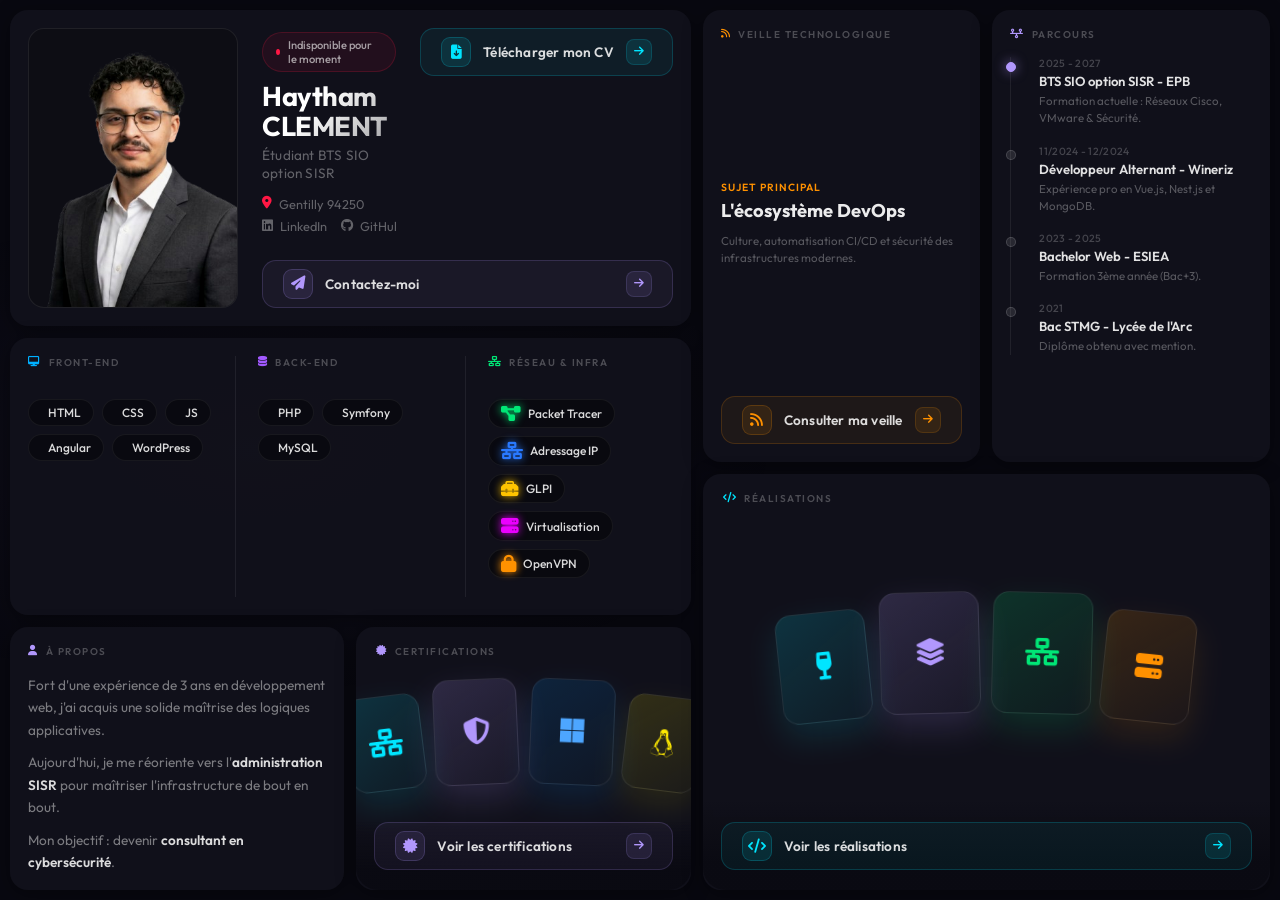
==== commit 45800897: "some fix" ====
--- a/index.html
+++ b/index.html
@@ -74,6 +74,7 @@
                                 <i class="fa-solid fa-file-arrow-down"></i>
                             </span>
                             Télécharger mon CV
+                            <span class="arrow-wrap"><i class="fa-solid fa-arrow-right"></i></span>
                         </button>
                     </div>
 
--- a/index.css
+++ b/index.css
@@ -302,12 +302,18 @@
     color: #00e5ff;
     border: 1px solid rgba(0,229,255,0.2);
 }
+.btn-download .arrow-wrap {
+    background: rgba(0,229,255,0.1);
+    color: #00e5ff;
+    border: 1px solid rgba(0,229,255,0.15);
+}
 .btn-download:hover {
     background: rgba(0,229,255,0.1);
     border-color: rgba(0,229,255,0.3);
     transform: translateY(-1px);
     box-shadow: 0 6px 24px rgba(0,229,255,0.12);
 }
+.btn-download:hover .arrow-wrap { transform: translateX(3px); }
 
 /* VIOLET — Contactez-moi */
 .btn-message {
@@ -489,6 +495,7 @@
     padding: 1px;
     background: conic-gradient(from var(--angle), transparent 40%, var(--neon-color) 60%, transparent 70%);
     -webkit-mask: linear-gradient(#fff 0 0) content-box, linear-gradient(#fff 0 0);
+    mask: linear-gradient(#fff 0 0) content-box, linear-gradient(#fff 0 0);
     -webkit-mask-composite: xor;
     mask-composite: exclude;
     opacity: 0;
@@ -595,9 +602,10 @@
    PERF: backdrop-filter supprimé sur les cards, will-change ajouté
 ======================== */
 #tile-certifs-small {
-    align-items: center;
-    justify-content: flex-end;
-    padding: 20px;
+    flex-direction: column;
+    align-items: stretch;
+    justify-content: space-between;
+    padding: 22px;
     gap: 0;
 }
 
@@ -610,13 +618,13 @@
 }
 
 .certif-previews {
-    position: absolute;
-    inset: 0;
+    position: relative;
+    flex: 1;
     display: flex;
     align-items: center;
     justify-content: center;
-    gap: 10px;
-    padding: 52px 14px 68px;
+    gap: 12px;
+    padding: 18px 10px 14px;
     z-index: 1;
 }
 
@@ -625,7 +633,7 @@
     align-items: center;
     justify-content: center;
     border-radius: 16px;
-    border: 1px solid rgba(255,255,255,0.06);
+    border: 1px solid rgba(255,255,255,0.08);
     /* PERF: backdrop-filter supprimé, will-change pour isoler le layer */
     will-change: transform;
     transition: transform 0.4s cubic-bezier(0.34, 1.56, 0.64, 1);
@@ -637,43 +645,43 @@
 
 .card-1 {
     width: 75px; height: 95px;
-    background: rgba(0,229,255,0.08);
+    background: linear-gradient(145deg, rgba(0,229,255,0.16), rgba(0,229,255,0.05));
     color: #00e5ff;
     transform: rotate(-7deg) translateY(8px);
-    box-shadow: 0 12px 30px rgba(0,229,255,0.1);
+    box-shadow: 0 14px 32px rgba(0,229,255,0.12);
 }
 
 .card-2 {
     width: 84px; height: 106px;
-    background: rgba(177,151,252,0.1);
+    background: linear-gradient(145deg, rgba(177,151,252,0.18), rgba(177,151,252,0.06));
     color: #b197fc;
     transform: rotate(-2.5deg) translateY(-4px);
-    box-shadow: 0 12px 30px rgba(177,151,252,0.15);
+    box-shadow: 0 14px 32px rgba(177,151,252,0.16);
     z-index: 2;
 }
 
 .card-3 {
     width: 84px; height: 106px;
-    background: rgba(0,120,212,0.1);
+    background: linear-gradient(145deg, rgba(0,120,212,0.18), rgba(0,120,212,0.06));
     color: #4da6ff;
     transform: rotate(2.5deg) translateY(-4px);
-    box-shadow: 0 12px 30px rgba(0,120,212,0.15);
+    box-shadow: 0 14px 32px rgba(0,120,212,0.16);
     z-index: 2;
 }
 
 .card-4 {
     width: 75px; height: 95px;
-    background: rgba(255,234,0,0.07);
+    background: linear-gradient(145deg, rgba(255,234,0,0.14), rgba(255,234,0,0.05));
     color: #ffea00;
     transform: rotate(7deg) translateY(8px);
-    box-shadow: 0 12px 30px rgba(255,234,0,0.08);
+    box-shadow: 0 14px 32px rgba(255,234,0,0.1);
 }
 
 #tile-certifs-small::after {
     content: '';
     position: absolute;
     bottom: 0; left: 0; right: 0;
-    height: 60%;
+    height: 26%;
     background: linear-gradient(to top, rgba(10,10,18,0.98) 30%, transparent);
     z-index: 2;
     pointer-events: none;
@@ -836,9 +844,9 @@
 ======================== */
 #tile-realisations {
     flex-direction: column;
-    align-items: center;
-    justify-content: flex-end;
-    padding: 20px;
+    align-items: stretch;
+    justify-content: space-between;
+    padding: 22px;
     overflow: hidden;
     gap: 0;
 }
@@ -854,13 +862,13 @@
 .real-tile-label i { color: #00e5ff; }
 
 .real-previews {
-    position: absolute;
-    inset: 0;
+    position: relative;
+    flex: 1;
     display: flex;
     align-items: center;
     justify-content: center;
     gap: 12px;
-    padding: 52px 20px 68px;
+    padding: 18px 10px 14px;
     z-index: 1;
 }
 
@@ -869,7 +877,7 @@
     align-items: center;
     justify-content: center;
     border-radius: 16px;
-    border: 1px solid rgba(255,255,255,0.06);
+    border: 1px solid rgba(255,255,255,0.08);
     /* PERF: backdrop-filter supprimé, will-change pour isoler le layer */
     will-change: transform;
     transition: transform 0.4s cubic-bezier(0.34, 1.56, 0.64, 1);
@@ -880,43 +888,43 @@
 
 .rcard-1 {
     width: 90px; height: 110px;
-    background: rgba(0,229,255,0.08);
+    background: linear-gradient(145deg, rgba(0,229,255,0.16), rgba(0,229,255,0.05));
     color: #00e5ff;
     transform: rotate(-6deg) translateY(8px);
-    box-shadow: 0 12px 30px rgba(0,229,255,0.1);
+    box-shadow: 0 14px 32px rgba(0,229,255,0.12);
 }
 
 .rcard-2 {
     width: 100px; height: 122px;
-    background: rgba(177,151,252,0.1);
+    background: linear-gradient(145deg, rgba(177,151,252,0.18), rgba(177,151,252,0.06));
     color: #b197fc;
     transform: rotate(-1.5deg) translateY(-6px);
-    box-shadow: 0 12px 30px rgba(177,151,252,0.15);
+    box-shadow: 0 14px 32px rgba(177,151,252,0.16);
     z-index: 2;
 }
 
 .rcard-3 {
     width: 100px; height: 122px;
-    background: rgba(0,230,118,0.08);
+    background: linear-gradient(145deg, rgba(0,230,118,0.16), rgba(0,230,118,0.05));
     color: #00e676;
     transform: rotate(1.5deg) translateY(-6px);
-    box-shadow: 0 12px 30px rgba(0,230,118,0.12);
+    box-shadow: 0 14px 32px rgba(0,230,118,0.14);
     z-index: 2;
 }
 
 .rcard-4 {
     width: 90px; height: 110px;
-    background: rgba(255,145,0,0.08);
+    background: linear-gradient(145deg, rgba(255,145,0,0.16), rgba(255,145,0,0.05));
     color: #ff9100;
     transform: rotate(6deg) translateY(8px);
-    box-shadow: 0 12px 30px rgba(255,145,0,0.1);
+    box-shadow: 0 14px 32px rgba(255,145,0,0.12);
 }
 
 #tile-realisations::after {
     content: '';
     position: absolute;
     bottom: 0; left: 0; right: 0;
-    height: 55%;
+    height: 22%;
     background: linear-gradient(to top, rgba(10,10,18,0.98) 30%, transparent);
     z-index: 2;
     pointer-events: none;
@@ -1062,4 +1070,565 @@
 #grid-dual         { animation-delay: 0.15s; }
 #tile-veille       { animation-delay: 0.1s; }
 #tile-parcours     { animation-delay: 0.15s; }
-#tile-realisations { animation-delay: 0.2s; }+#tile-realisations { animation-delay: 0.2s; }
+
+/* ========================
+   RESPONSIVE — PORTABLES & PETITS ÉCRANS
+======================== */
+@media (max-width: 1600px) {
+    #bento-grid-container {
+        width: calc(100vw - 28px);
+        height: calc(100vh - 28px);
+        gap: 12px;
+    }
+
+    .column-left,
+    .column-right-grid,
+    #grid-dual {
+        gap: 12px;
+    }
+
+    .bento-tile {
+        padding: 18px;
+        border-radius: 18px;
+    }
+
+    #grid-skills .skill-bloc,
+    #tile-about,
+    #tile-certifs-small,
+    #tile-veille,
+    #tile-parcours,
+    #tile-realisations {
+        padding: 18px;
+    }
+}
+
+@media (min-width: 1800px) {
+    #bento-grid-container {
+        width: min(calc(100vw - 72px), 1900px);
+        height: calc(100vh - 72px);
+        gap: 16px;
+    }
+
+    .column-left,
+    .column-right-grid,
+    #grid-dual {
+        gap: 16px;
+    }
+
+    .bento-tile {
+        padding: 24px;
+        border-radius: 20px;
+    }
+}
+
+@media (max-width: 1366px), (max-height: 900px) {
+    html, body {
+        height: 100vh;
+        min-height: 100vh;
+        overflow-y: hidden;
+        overflow-x: hidden;
+        display: block;
+    }
+
+    body {
+        padding: 10px 0;
+        align-items: flex-start;
+    }
+
+    #bento-grid-container {
+        width: min(100vw - 20px, 1800px);
+        height: calc(100vh - 20px);
+        min-height: 0;
+        align-items: stretch;
+        margin: 0 auto;
+    }
+
+    .column-left {
+        grid-template-rows: minmax(0, 1.08fr) minmax(0, 0.95fr) minmax(0, 0.9fr);
+    }
+
+    .column-right-grid {
+        grid-template-rows: minmax(0, 1fr) minmax(0, 0.92fr);
+    }
+
+    #tile-veille,
+    #tile-parcours,
+    #tile-realisations {
+        min-height: 0;
+    }
+
+    .profil-name {
+        font-size: 1.7rem;
+    }
+
+    .veille-subject-title {
+        font-size: 1.15rem;
+    }
+
+    .timeline-item {
+        margin-bottom: 18px;
+    }
+}
+
+@media (max-width: 1366px) and (max-height: 768px) {
+    body {
+        padding: 4px 0;
+    }
+
+    #bento-grid-container {
+        width: calc(100vw - 8px);
+        height: calc(100vh - 8px);
+        min-height: 0;
+        gap: 6px;
+    }
+
+    .column-left,
+    .column-right-grid,
+    #grid-dual {
+        gap: 6px;
+    }
+
+    .bento-tile {
+        padding: 10px;
+        border-radius: 12px;
+    }
+
+    #tile-certifs-small,
+    #tile-realisations {
+        align-items: stretch;
+        justify-content: space-between;
+    }
+
+    .certif-previews,
+    .real-previews {
+        position: relative;
+        inset: auto;
+        flex: 1;
+        padding: 8px 0 4px;
+        gap: 6px;
+    }
+
+    #tile-certifs-small::after {
+        height: 10%;
+    }
+
+    #tile-realisations::after {
+        height: 10%;
+    }
+
+    #grid-skills .skill-bloc,
+    #tile-about,
+    #tile-certifs-small,
+    #tile-veille,
+    #tile-parcours,
+    #tile-realisations {
+        padding: 14px;
+    }
+
+    .profil-grid {
+        gap: 6px 12px;
+    }
+
+    .profil-photo {
+        height: 128px;
+    }
+
+    .profil-name {
+        font-size: 1.12rem;
+    }
+
+    .profil-title,
+    .veille-subject-desc,
+    .timeline-content p,
+    #tile-about p {
+        font-size: 0.7rem;
+    }
+
+    .veille-subject-title {
+        font-size: 0.88rem;
+    }
+
+    .timeline-item {
+        margin-bottom: 12px;
+    }
+
+    .btn-premium,
+    .btn-certif-gallery,
+    .btn-real-gallery,
+    #btn-open-veille {
+        height: 38px;
+        font-size: 0.7rem;
+        padding: 0 12px;
+    }
+
+    .certif-previews,
+    .real-previews {
+        padding: 8px 0 4px;
+        gap: 6px;
+    }
+
+    .card-1,
+    .card-4 {
+        width: 60px;
+        height: 78px;
+    }
+
+    .card-2,
+    .card-3 {
+        width: 68px;
+        height: 86px;
+    }
+
+    .rcard-1,
+    .rcard-4 {
+        width: 66px;
+        height: 82px;
+    }
+
+    .rcard-2,
+    .rcard-3 {
+        width: 74px;
+        height: 90px;
+    }
+
+    #tile-parcours {
+        padding: 12px 14px;
+    }
+
+    .timeline {
+        padding-left: 22px;
+    }
+
+    .timeline-date {
+        margin-bottom: 2px;
+    }
+}
+
+@media (max-width: 1100px) {
+    #bento-grid-container {
+        width: calc(100vw - 16px);
+        grid-template-columns: 1fr;
+        height: auto;
+    }
+
+    .column-right-grid,
+    #grid-dual,
+    #grid-skills .skill-bloc {
+        grid-template-columns: 1fr;
+        flex-direction: column;
+    }
+
+    .column-left {
+        grid-template-rows: auto;
+    }
+
+    #tile-parcours,
+    #tile-veille,
+    #tile-realisations,
+    #tile-profil,
+    #grid-skills,
+    #grid-dual {
+        grid-column: auto;
+        grid-row: auto;
+    }
+
+    #grid-skills .skill-bloc {
+        gap: 18px;
+    }
+
+    .skill-divider {
+        width: 100%;
+        height: 1px;
+        margin: 0;
+    }
+
+    .column-right-grid {
+        grid-template-columns: 1fr;
+        grid-template-rows: auto auto auto;
+        grid-auto-rows: auto;
+        align-content: start;
+        gap: 10px;
+    }
+}
+
+@media (max-width: 768px) {
+    html, body {
+        height: auto;
+        min-height: 100vh;
+        overflow-y: auto;
+        overflow-x: hidden;
+        display: block;
+    }
+
+    body {
+        padding: 12px 0;
+    }
+
+    #bento-grid-container {
+        width: calc(100vw - 12px);
+        height: auto;
+        min-height: calc(100vh - 24px);
+        gap: 10px;
+    }
+
+    .bento-tile {
+        padding: 16px;
+        border-radius: 16px;
+    }
+
+    .profil-grid {
+        grid-template-columns: 1fr;
+    }
+
+    .profil-photo {
+        width: 100%;
+        height: 260px;
+        grid-row: auto;
+    }
+
+    .profil-info,
+    .profil-cv,
+    .profil-contact {
+        grid-column: auto;
+        grid-row: auto;
+    }
+
+    .profil-socials {
+        flex-wrap: wrap;
+    }
+
+    .column-right-grid {
+        grid-template-columns: 1fr;
+        grid-template-rows: auto auto auto;
+        grid-auto-rows: auto;
+        align-content: start;
+        gap: 10px;
+    }
+
+    #tile-certifs-small,
+    #tile-realisations {
+        align-items: stretch;
+        justify-content: space-between;
+        padding: 20px;
+        min-height: 280px;
+    }
+
+    #tile-parcours {
+        padding: 20px 18px;
+        min-height: 320px;
+    }
+
+    .timeline {
+        padding-left: 24px;
+    }
+
+    .timeline-item {
+        margin-bottom: 18px;
+    }
+
+    .timeline-content h4 {
+        font-size: 0.9rem;
+    }
+
+    .timeline-content p {
+        font-size: 0.78rem;
+    }
+
+    .certif-previews,
+    .real-previews {
+        position: relative;
+        inset: auto;
+        flex: 1;
+        flex-wrap: wrap;
+        align-content: center;
+        justify-content: center;
+        padding: 18px 0 18px;
+        gap: 16px;
+    }
+
+    #tile-certifs-small::after,
+    #tile-realisations::after {
+        display: none;
+    }
+
+    .certif-preview-card,
+    .real-preview-card {
+        transform: none;
+        box-shadow: 0 10px 22px rgba(0,0,0,0.18);
+    }
+
+    .card-1,
+    .card-4,
+    .rcard-1,
+    .rcard-4 {
+        width: 78px;
+        height: 98px;
+    }
+
+    .card-2,
+    .card-3,
+    .rcard-2,
+    .rcard-3 {
+        width: 90px;
+        height: 110px;
+    }
+
+    .real-modal,
+    .veille-modal,
+    .certif-modal,
+    .contact-modal,
+    .modal-content {
+        width: 100%;
+        max-width: 100%;
+        max-height: 92vh;
+    }
+}
+
+@media (max-width: 600px), (max-height: 700px) {
+    html, body {
+        height: auto;
+        min-height: 100vh;
+        overflow-y: auto;
+        overflow-x: hidden;
+        display: block;
+    }
+
+    body {
+        padding: 8px 0;
+    }
+
+    #bento-grid-container {
+        width: calc(100vw - 8px);
+        height: auto;
+        min-height: calc(100vh - 16px);
+        gap: 8px;
+    }
+
+    .bento-tile {
+        padding: 14px;
+        border-radius: 14px;
+    }
+
+    #tile-certifs-small,
+    #tile-realisations {
+        padding: 20px;
+        min-height: 290px;
+    }
+
+    #tile-parcours {
+        padding: 18px 16px;
+        min-height: 350px;
+    }
+
+    .column-right-grid {
+        grid-template-columns: 1fr;
+        grid-template-rows: auto auto auto;
+        grid-auto-rows: auto;
+        align-content: start;
+        gap: 8px;
+    }
+
+    .timeline {
+        padding-left: 22px;
+    }
+
+    .timeline-item {
+        margin-bottom: 16px;
+    }
+
+    .timeline-content h4 {
+        font-size: 0.86rem;
+    }
+
+    .timeline-content p {
+        font-size: 0.74rem;
+    }
+
+    .tile-title,
+    .bento-tile h3 {
+        margin-bottom: 12px;
+    }
+
+    .profil-photo {
+        height: 220px;
+    }
+
+    .profil-name {
+        font-size: 1.45rem;
+    }
+
+    .profil-title,
+    .veille-subject-desc,
+    .timeline-content p,
+    #tile-about p {
+        font-size: 0.78rem;
+    }
+
+    .veille-subject-title {
+        font-size: 1rem;
+    }
+
+    .btn-premium,
+    .btn-certif-gallery,
+    .btn-real-gallery,
+    #btn-open-veille {
+        height: 44px;
+        font-size: 0.8rem;
+        padding: 0 16px;
+    }
+
+    .certif-previews,
+    .real-previews {
+        flex-wrap: wrap;
+        align-content: center;
+        justify-content: center;
+        padding: 20px 0 16px;
+        gap: 14px;
+    }
+
+    .card-1,
+    .card-4,
+    .rcard-1,
+    .rcard-4 {
+        width: 64px;
+        height: 84px;
+    }
+
+    .card-2,
+    .card-3,
+    .rcard-2,
+    .rcard-3 {
+        width: 76px;
+        height: 96px;
+    }
+
+    .real-modal,
+    .veille-modal,
+    .certif-modal,
+    .contact-modal,
+    .modal-content {
+        max-height: 94dvh;
+    }
+}
+
+@media (max-width: 420px) {
+    #bento-grid-container {
+        width: calc(100vw - 6px);
+    }
+
+    .profil-grid {
+        gap: 10px 16px;
+    }
+
+    .profil-socials {
+        gap: 10px;
+    }
+
+    .certif-previews,
+    .real-previews {
+        padding-left: 10px;
+        padding-right: 10px;
+        gap: 8px;
+    }
+}
--- a/Modals/Contact/contact-modal.css
+++ b/Modals/Contact/contact-modal.css
@@ -234,4 +234,47 @@
     font-size: 0.85rem;
     margin: 0;
     line-height: 1.5;
+}
+
+@media (max-width: 900px), (max-height: 780px) {
+    .contact-overlay,
+    .modal {
+        padding: 12px;
+    }
+
+    .contact-modal,
+    .modal-content {
+        width: 100%;
+        max-width: 100%;
+        max-height: 94dvh;
+        border-radius: 18px;
+    }
+
+    .contact-modal-header {
+        padding: 18px 18px 14px;
+    }
+
+    .contact-modal-body {
+        padding: 20px 18px;
+    }
+}
+
+@media (max-width: 600px) {
+    .contact-header-text h2 {
+        font-size: 1rem;
+    }
+
+    .contact-header-text p {
+        font-size: 0.72rem;
+    }
+
+    .contact-header-icon {
+        width: 38px;
+        height: 38px;
+        font-size: 1rem;
+    }
+
+    .contact-modal-body {
+        gap: 12px;
+    }
 }
--- a/Modals/Certif/certif-modal.css
+++ b/Modals/Certif/certif-modal.css
@@ -129,4 +129,59 @@
     height: 100%;
     object-fit: cover; /* Remplit parfaitement la boîte */
     border-radius: inherit; /* Hérite de l'arrondi de 12px du parent */
+}
+@media (max-width: 1100px), (max-height: 820px) {
+    .certif-overlay {
+        padding: 12px;
+    }
+
+    .certif-modal {
+        width: 100%;
+        max-width: 100%;
+        height: auto;
+        max-height: 94dvh;
+        border-radius: 18px;
+    }
+
+    .certif-modal-header {
+        padding: 18px 20px 14px;
+    }
+
+    .certif-modal-body {
+        padding: 20px;
+    }
+
+    .certif-grid {
+        grid-template-columns: repeat(auto-fill, minmax(220px, 1fr));
+        gap: 18px;
+    }
+}
+
+@media (max-width: 600px) {
+    .certif-overlay {
+        padding: 10px;
+    }
+
+    .certif-header-text h2 {
+        font-size: 1.15rem;
+    }
+
+    .certif-header-text p {
+        font-size: 0.75rem;
+    }
+
+    .certif-header-icon {
+        width: 40px;
+        height: 40px;
+        font-size: 1.1rem;
+    }
+
+    .certif-grid {
+        grid-template-columns: 1fr;
+    }
+
+    .certif-card {
+        min-height: 0;
+        padding: 18px;
+    }
 }
--- a/Modals/Réalisations/realisation-modal.css
+++ b/Modals/Réalisations/realisation-modal.css
@@ -104,4 +104,40 @@
 
 .real-modal-body::-webkit-scrollbar { width: 4px; }
 .real-modal-body::-webkit-scrollbar-track { background: transparent; }
-.real-modal-body::-webkit-scrollbar-thumb { background: rgba(255, 255, 255, 0.1); border-radius: 4px; }+.real-modal-body::-webkit-scrollbar-thumb { background: rgba(255, 255, 255, 0.1); border-radius: 4px; }
+
+@media (max-width: 900px), (max-height: 780px) {
+    .real-overlay {
+        padding: 12px;
+    }
+
+    .real-modal {
+        width: 100%;
+        max-height: 94dvh;
+        border-radius: 18px;
+    }
+
+    .real-modal-header {
+        padding: 18px 18px 14px;
+    }
+
+    .real-modal-body {
+        padding: 22px 18px;
+    }
+}
+
+@media (max-width: 600px) {
+    .real-modal-header h2 {
+        font-size: 1rem;
+    }
+
+    .real-modal-header p {
+        font-size: 0.7rem;
+    }
+
+    .real-header-icon {
+        width: 38px;
+        height: 38px;
+        font-size: 1rem;
+    }
+}
--- a/Modals/Veille/veille-modal.css
+++ b/Modals/Veille/veille-modal.css
@@ -98,6 +98,57 @@
     margin: 0 0 20px 0;
     padding-left: 20px;
 }
+
+@media (max-width: 1100px), (max-height: 820px) {
+    .veille-modal {
+        width: 96%;
+        height: auto;
+        max-height: 92dvh;
+    }
+
+    .veille-modal-header {
+        padding: 22px 22px 18px;
+    }
+
+    .veille-modal-body {
+        padding: 22px;
+    }
+
+    .veille-split-layout {
+        grid-template-columns: 1fr;
+        gap: 22px;
+        height: auto;
+    }
+}
+
+@media (max-width: 700px) {
+    .veille-overlay {
+        padding: 10px;
+    }
+
+    .veille-modal {
+        width: 100%;
+        max-height: 94dvh;
+        border-radius: 18px;
+    }
+
+    .veille-modal-header {
+        padding: 18px 16px 14px;
+    }
+
+    .veille-modal-body {
+        padding: 16px;
+    }
+
+    .theory-card {
+        padding: 18px;
+        border-radius: 16px;
+    }
+
+    .veille-header-text h2 {
+        font-size: 1.25rem;
+    }
+}
 .theory-list li { margin-bottom: 10px; }
 .theory-list strong { color: #b197fc; }
 
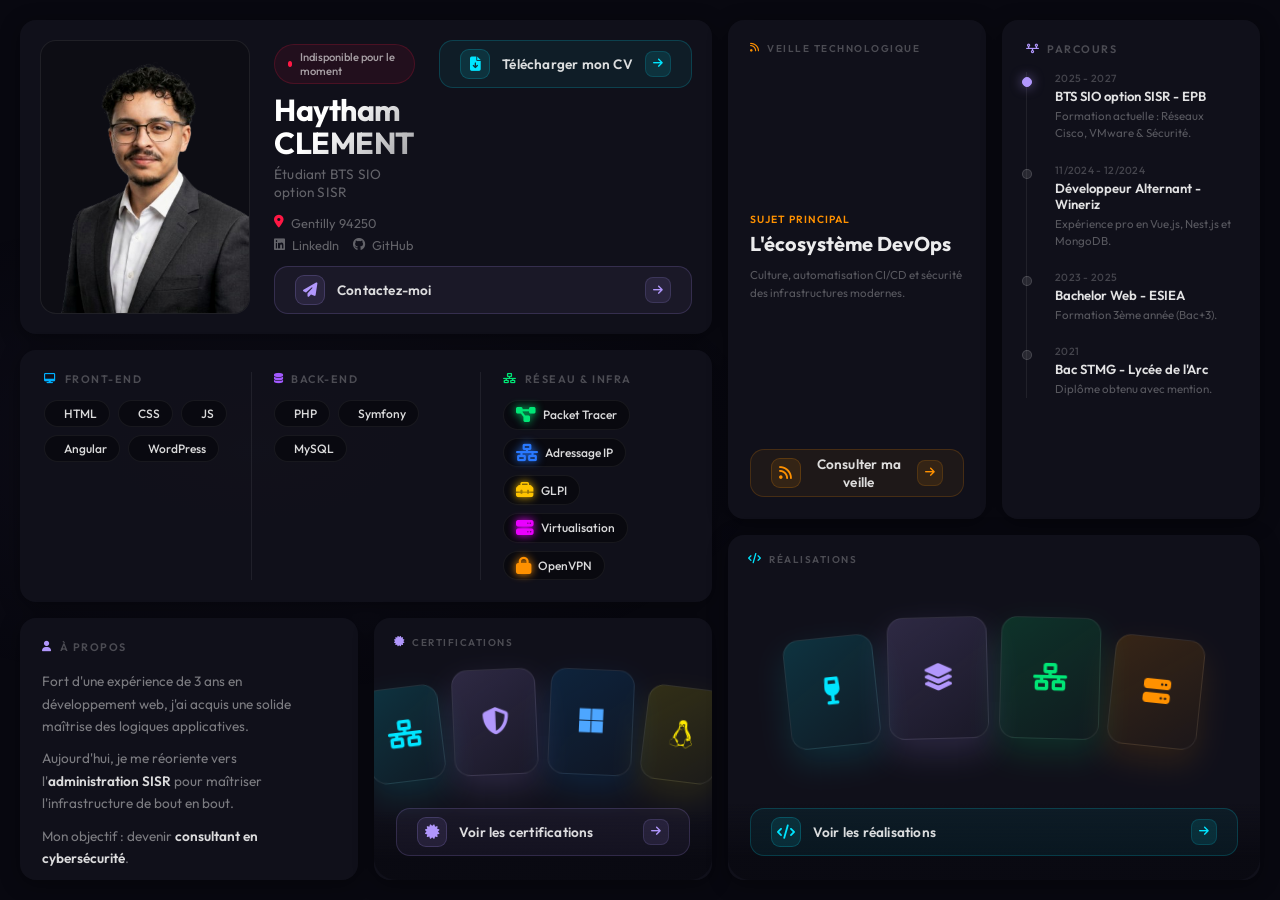
==== commit 5b94145d: "Oralink" ====
--- a/index.html
+++ b/index.html
@@ -28,7 +28,7 @@
     <link rel="stylesheet" href="https://cdnjs.cloudflare.com/ajax/libs/font-awesome/6.5.1/css/all.min.css" media="print" onload="this.media='all'">
     <link rel="stylesheet" href="https://cdn.jsdelivr.net/gh/devicons/devicon@latest/devicon.min.css" media="print" onload="this.media='all'">
     
-    <script src="script.js" defer></script>
+    <script src="script.js?v=20260505" defer></script>
     <title>Haytham CLEMENT - Portfolio</title>
 </head>
 
--- a/index.css
+++ b/index.css
@@ -1,6 +1,6 @@
 /* ============================================================
    PORTFOLIO — HAYTHAM CLEMENT
-   Version optimisée — perf
+   Version optimisée — Full Responsive (Desktop Fixed / Mobile Scroll)
    ============================================================ */
 
 @import url('https://fonts.googleapis.com/css2?family=Outfit:wght@300;400;500;600;700;800&family=DM+Serif+Display:ital@0;1&display=swap');
@@ -18,8 +18,8 @@
 html, body {
     margin: 0;
     padding: 0;
+    width: 100vw;
     height: 100vh;
-    width: 100vw;
     overflow: hidden;
     background: #080810;
     font-family: 'Outfit', sans-serif;
@@ -28,7 +28,6 @@
     align-items: center;
 }
 
-/* Fond ambiant — réduit à un seul gradient */
 body::before {
     content: '';
     position: fixed;
@@ -42,17 +41,16 @@
 #bento-grid-container {
     position: relative;
     z-index: 1;
-    width: calc(100vw - 40px);
-    max-width: 1800px;
+    width: 100%;
+    max-width: 1600px;
     height: calc(100vh - 40px);
+    padding: 0 20px;
     display: grid;
-    grid-template-columns: 1.2fr 1fr;
-    gap: 14px;
-}
-
-/* --- TUILES BASE ---
-   PERF: backdrop-filter supprimé — règles de base pour les tuiles
-*/
+    grid-template-columns: 1.3fr 1fr;
+    gap: 16px;
+}
+
+/* --- TUILES BASE --- */
 .bento-tile {
     background: rgba(18, 18, 28, 0.92);
     border-radius: 16px;
@@ -63,9 +61,8 @@
     display: flex;
     overflow: hidden;
     transition: border-color 0.3s ease, box-shadow 0.3s ease;
-}
-
-/* PERF: ::before supprimé — coût de composition pour un effet quasi-invisible */
+    min-height: 0;
+}
 
 .bento-tile:hover {
     border-color: rgba(255, 255, 255, 0.12);
@@ -86,8 +83,9 @@
 /* --- COLONNE GAUCHE --- */
 .column-left {
     display: grid;
-    grid-template-rows: 1.2fr 1fr 1fr;
-    gap: 14px;
+    grid-template-rows: 1.2fr 0.8fr 1fr;
+    gap: 16px;
+    min-height: 0;
 }
 
 /* ========================
@@ -96,8 +94,6 @@
 #tile-profil {
     background: rgba(18, 18, 28, 0.92);
 }
-
-/* PERF: ::after supprimé sur #tile-profil — radial-gradient peu visible */
 
 .profil-grid {
     display: grid;
@@ -161,7 +157,6 @@
     height: 6px;
     border-radius: 50%;
     background-color: #ff1744;
-    /* PERF: box-shadow simplifié */
     animation: pulse-red 2s infinite;
 }
 
@@ -241,7 +236,6 @@
 
 /* ==============================
    BOUTONS — SYSTÈME UNIFIÉ
-   PERF: backdrop-filter supprimé sur tous les boutons
 ============================== */
 
 .btn-premium,
@@ -293,126 +287,38 @@
 }
 
 /* CYAN — Télécharger mon CV */
-.btn-download {
-    background: rgba(0,229,255,0.06);
-    border-color: rgba(0,229,255,0.18);
-}
-.btn-download .icon-wrap {
-    background: rgba(0,229,255,0.1);
-    color: #00e5ff;
-    border: 1px solid rgba(0,229,255,0.2);
-}
-.btn-download .arrow-wrap {
-    background: rgba(0,229,255,0.1);
-    color: #00e5ff;
-    border: 1px solid rgba(0,229,255,0.15);
-}
-.btn-download:hover {
-    background: rgba(0,229,255,0.1);
-    border-color: rgba(0,229,255,0.3);
-    transform: translateY(-1px);
-    box-shadow: 0 6px 24px rgba(0,229,255,0.12);
-}
+.btn-download { background: rgba(0,229,255,0.06); border-color: rgba(0,229,255,0.18); }
+.btn-download .icon-wrap { background: rgba(0,229,255,0.1); color: #00e5ff; border: 1px solid rgba(0,229,255,0.2); }
+.btn-download .arrow-wrap { background: rgba(0,229,255,0.1); color: #00e5ff; border: 1px solid rgba(0,229,255,0.15); }
+.btn-download:hover { background: rgba(0,229,255,0.1); border-color: rgba(0,229,255,0.3); transform: translateY(-1px); box-shadow: 0 6px 24px rgba(0,229,255,0.12); }
 .btn-download:hover .arrow-wrap { transform: translateX(3px); }
 
 /* VIOLET — Contactez-moi */
-.btn-message {
-    background: rgba(177,151,252,0.06);
-    border-color: rgba(177,151,252,0.18);
-}
-.btn-message .icon-wrap {
-    background: rgba(177,151,252,0.1);
-    color: #b197fc;
-    border: 1px solid rgba(177,151,252,0.2);
-}
-.btn-message .arrow-wrap {
-    background: rgba(177,151,252,0.1);
-    color: #b197fc;
-    border: 1px solid rgba(177,151,252,0.15);
-}
-.btn-message:hover {
-    background: rgba(177,151,252,0.12);
-    border-color: rgba(177,151,252,0.3);
-    transform: translateY(-1px);
-    box-shadow: 0 6px 24px rgba(177,151,252,0.12);
-}
+.btn-message { background: rgba(177,151,252,0.06); border-color: rgba(177,151,252,0.18); }
+.btn-message .icon-wrap { background: rgba(177,151,252,0.1); color: #b197fc; border: 1px solid rgba(177,151,252,0.2); }
+.btn-message .arrow-wrap { background: rgba(177,151,252,0.1); color: #b197fc; border: 1px solid rgba(177,151,252,0.15); }
+.btn-message:hover { background: rgba(177,151,252,0.12); border-color: rgba(177,151,252,0.3); transform: translateY(-1px); box-shadow: 0 6px 24px rgba(177,151,252,0.12); }
 .btn-message:hover .arrow-wrap { transform: translateX(3px); }
 
 /* VIOLET — Voir les certifications */
-.btn-certif-gallery {
-    background: rgba(177,151,252,0.06);
-    border-color: rgba(177,151,252,0.18);
-    position: relative;
-    z-index: 4;
-    margin-bottom: 2px;
-}
-.btn-certif-gallery .icon-wrap {
-    background: rgba(177,151,252,0.1);
-    color: #b197fc;
-    border: 1px solid rgba(177,151,252,0.2);
-}
-.btn-certif-gallery .arrow-wrap {
-    background: rgba(177,151,252,0.1);
-    color: #b197fc;
-    border: 1px solid rgba(177,151,252,0.15);
-}
-.btn-certif-gallery:hover {
-    background: rgba(177,151,252,0.12);
-    border-color: rgba(177,151,252,0.3);
-    transform: translateY(-2px);
-    box-shadow: 0 8px 28px rgba(177,151,252,0.15);
-}
+.btn-certif-gallery { background: rgba(177,151,252,0.06); border-color: rgba(177,151,252,0.18); position: relative; z-index: 4; margin-bottom: 2px; }
+.btn-certif-gallery .icon-wrap { background: rgba(177,151,252,0.1); color: #b197fc; border: 1px solid rgba(177,151,252,0.2); }
+.btn-certif-gallery .arrow-wrap { background: rgba(177,151,252,0.1); color: #b197fc; border: 1px solid rgba(177,151,252,0.15); }
+.btn-certif-gallery:hover { background: rgba(177,151,252,0.12); border-color: rgba(177,151,252,0.3); transform: translateY(-2px); box-shadow: 0 8px 28px rgba(177,151,252,0.15); }
 .btn-certif-gallery:hover .arrow-wrap { transform: translateX(3px); }
 
 /* CYAN — Voir les réalisations */
-.btn-real-gallery {
-    background: rgba(0,229,255,0.06);
-    border-color: rgba(0,229,255,0.18);
-    position: relative;
-    z-index: 4;
-    margin-bottom: 2px;
-}
-.btn-real-gallery .icon-wrap {
-    background: rgba(0,229,255,0.1);
-    color: #00e5ff;
-    border: 1px solid rgba(0,229,255,0.2);
-}
-.btn-real-gallery .arrow-wrap {
-    background: rgba(0,229,255,0.1);
-    color: #00e5ff;
-    border: 1px solid rgba(0,229,255,0.15);
-}
-.btn-real-gallery:hover {
-    background: rgba(0,229,255,0.1);
-    border-color: rgba(0,229,255,0.3);
-    transform: translateY(-2px);
-    box-shadow: 0 8px 28px rgba(0,229,255,0.12);
-}
+.btn-real-gallery { background: rgba(0,229,255,0.06); border-color: rgba(0,229,255,0.18); position: relative; z-index: 4; margin-bottom: 2px; }
+.btn-real-gallery .icon-wrap { background: rgba(0,229,255,0.1); color: #00e5ff; border: 1px solid rgba(0,229,255,0.2); }
+.btn-real-gallery .arrow-wrap { background: rgba(0,229,255,0.1); color: #00e5ff; border: 1px solid rgba(0,229,255,0.15); }
+.btn-real-gallery:hover { background: rgba(0,229,255,0.1); border-color: rgba(0,229,255,0.3); transform: translateY(-2px); box-shadow: 0 8px 28px rgba(0,229,255,0.12); }
 .btn-real-gallery:hover .arrow-wrap { transform: translateX(3px); }
 
 /* ORANGE — Consulter ma veille */
-#btn-open-veille {
-    background: rgba(255,145,0,0.06);
-    border-color: rgba(255,145,0,0.18);
-    position: relative;
-    z-index: 1;
-}
-#btn-open-veille .icon-wrap {
-    background: rgba(255,145,0,0.1);
-    color: #ff9100;
-    border: 1px solid rgba(255,145,0,0.2);
-}
-#btn-open-veille .arrow-wrap {
-    background: rgba(255,145,0,0.1);
-    color: #ff9100;
-    border: 1px solid rgba(255,145,0,0.15);
-}
-#btn-open-veille:hover {
-    background: rgba(255,145,0,0.1);
-    border-color: rgba(255,145,0,0.3);
-    transform: translateY(-2px);
-    box-shadow: 0 8px 28px rgba(255,145,0,0.12);
-}
+#btn-open-veille { background: rgba(255,145,0,0.06); border-color: rgba(255,145,0,0.18); position: relative; z-index: 1; }
+#btn-open-veille .icon-wrap { background: rgba(255,145,0,0.1); color: #ff9100; border: 1px solid rgba(255,145,0,0.2); }
+#btn-open-veille .arrow-wrap { background: rgba(255,145,0,0.1); color: #ff9100; border: 1px solid rgba(255,145,0,0.15); }
+#btn-open-veille:hover { background: rgba(255,145,0,0.1); border-color: rgba(255,145,0,0.3); transform: translateY(-2px); box-shadow: 0 8px 28px rgba(255,145,0,0.12); }
 #btn-open-veille:hover .arrow-wrap { transform: translateX(3px); }
 
 /* ========================
@@ -424,6 +330,7 @@
 
 #grid-skills .skill-bloc {
     flex: 1;
+    display: flex;
     flex-direction: row;
     align-items: flex-start;
     gap: 0;
@@ -463,9 +370,6 @@
     gap: 8px;
 }
 
-/* PERF: animation rotate-border déclenchée uniquement au hover
-   Au repos : 0 animation active → gain majeur avec 13+ pills
-   Le ::before reste présent mais statique au repos */
 .skill-pill {
     position: relative;
     padding: 5px 12px;
@@ -482,11 +386,8 @@
     transition: box-shadow 0.25s ease;
 }
 
-.skill-pill:hover {
-    box-shadow: 0 0 20px -4px var(--neon-color);
-}
-
-/* PERF: ::before statique au repos, animation uniquement sur :hover */
+.skill-pill:hover { box-shadow: 0 0 20px -4px var(--neon-color); }
+
 .skill-pill::before {
     content: "";
     position: absolute;
@@ -559,24 +460,14 @@
 .skill-col--backend  .tile-title i { color: #a259ff; }
 .skill-col--network  .tile-title i { color: #00e676; }
 
-.bento-tile h3 {
-    font-size: 0.62rem;
-    color: rgba(255,255,255,0.25);
-    text-transform: uppercase;
-    margin: 0 0 16px 0;
-    padding: 0;
-    letter-spacing: 1.5px;
-    font-weight: 600;
-    font-family: 'Outfit', sans-serif;
-}
-
 /* ========================
    DUAL : À PROPOS + CERTIF
 ======================== */
 #grid-dual {
     display: grid;
     grid-template-columns: 1fr 1fr;
-    gap: 14px;
+    gap: 16px;
+    min-height: 0;
 }
 
 #tile-about, #tile-certifs-small {
@@ -599,7 +490,6 @@
 
 /* ========================
    TUILE CERTIF
-   PERF: backdrop-filter supprimé sur les cards, will-change ajouté
 ======================== */
 #tile-certifs-small {
     flex-direction: column;
@@ -609,13 +499,7 @@
     gap: 0;
 }
 
-.certif-tile-label {
-    position: absolute;
-    top: 18px;
-    left: 20px;
-    margin: 0;
-    z-index: 3;
-}
+.certif-tile-label { position: absolute; top: 18px; left: 20px; margin: 0; z-index: 3; }
 
 .certif-previews {
     position: relative;
@@ -634,7 +518,6 @@
     justify-content: center;
     border-radius: 16px;
     border: 1px solid rgba(255,255,255,0.08);
-    /* PERF: backdrop-filter supprimé, will-change pour isoler le layer */
     will-change: transform;
     transition: transform 0.4s cubic-bezier(0.34, 1.56, 0.64, 1);
     flex-shrink: 0;
@@ -643,49 +526,15 @@
 .certif-preview-card i { font-size: 1.7rem; }
 .certif-preview-card span { display: none; }
 
-.card-1 {
-    width: 75px; height: 95px;
-    background: linear-gradient(145deg, rgba(0,229,255,0.16), rgba(0,229,255,0.05));
-    color: #00e5ff;
-    transform: rotate(-7deg) translateY(8px);
-    box-shadow: 0 14px 32px rgba(0,229,255,0.12);
-}
-
-.card-2 {
-    width: 84px; height: 106px;
-    background: linear-gradient(145deg, rgba(177,151,252,0.18), rgba(177,151,252,0.06));
-    color: #b197fc;
-    transform: rotate(-2.5deg) translateY(-4px);
-    box-shadow: 0 14px 32px rgba(177,151,252,0.16);
-    z-index: 2;
-}
-
-.card-3 {
-    width: 84px; height: 106px;
-    background: linear-gradient(145deg, rgba(0,120,212,0.18), rgba(0,120,212,0.06));
-    color: #4da6ff;
-    transform: rotate(2.5deg) translateY(-4px);
-    box-shadow: 0 14px 32px rgba(0,120,212,0.16);
-    z-index: 2;
-}
-
-.card-4 {
-    width: 75px; height: 95px;
-    background: linear-gradient(145deg, rgba(255,234,0,0.14), rgba(255,234,0,0.05));
-    color: #ffea00;
-    transform: rotate(7deg) translateY(8px);
-    box-shadow: 0 14px 32px rgba(255,234,0,0.1);
-}
+.card-1 { width: 75px; height: 95px; background: linear-gradient(145deg, rgba(0,229,255,0.16), rgba(0,229,255,0.05)); color: #00e5ff; transform: rotate(-7deg) translateY(8px); box-shadow: 0 14px 32px rgba(0,229,255,0.12); }
+.card-2 { width: 84px; height: 106px; background: linear-gradient(145deg, rgba(177,151,252,0.18), rgba(177,151,252,0.06)); color: #b197fc; transform: rotate(-2.5deg) translateY(-4px); box-shadow: 0 14px 32px rgba(177,151,252,0.16); z-index: 2; }
+.card-3 { width: 84px; height: 106px; background: linear-gradient(145deg, rgba(0,120,212,0.18), rgba(0,120,212,0.06)); color: #4da6ff; transform: rotate(2.5deg) translateY(-4px); box-shadow: 0 14px 32px rgba(0,120,212,0.16); z-index: 2; }
+.card-4 { width: 75px; height: 95px; background: linear-gradient(145deg, rgba(255,234,0,0.14), rgba(255,234,0,0.05)); color: #ffea00; transform: rotate(7deg) translateY(8px); box-shadow: 0 14px 32px rgba(255,234,0,0.1); }
 
 #tile-certifs-small::after {
-    content: '';
-    position: absolute;
-    bottom: 0; left: 0; right: 0;
-    height: 26%;
+    content: ''; position: absolute; bottom: 0; left: 0; right: 0; height: 26%;
     background: linear-gradient(to top, rgba(10,10,18,0.98) 30%, transparent);
-    z-index: 2;
-    pointer-events: none;
-    border-radius: 0 0 22px 22px;
+    z-index: 2; pointer-events: none; border-radius: 0 0 22px 22px;
 }
 
 #tile-certifs-small:hover .card-1 { transform: rotate(-9deg) translateY(6px) translateX(-4px); }
@@ -699,13 +548,14 @@
 .column-right-grid {
     display: grid;
     grid-template-columns: 1fr 1fr;
-    grid-template-rows: 1.5fr 1fr;
-    gap: 14px;
-}
-
+    grid-template-rows: 1.3fr 0.9fr;
+    gap: 16px;
+    min-height: 0;
+}
+
+#tile-veille       { grid-column: 1 / 2; grid-row: 1 / 2; }
 #tile-parcours     { grid-column: 2 / 3; grid-row: 1 / 2; }
-#tile-veille       { grid-column: 1 / 2; grid-row: 1 / 2; }
-#tile-realisations { grid-column: 1 / 3; }
+#tile-realisations { grid-column: 1 / 3; grid-row: 2 / 3; }
 
 /* ========================
    PARCOURS
@@ -716,63 +566,23 @@
     padding: 22px 24px;
 }
 
-.timeline {
-    position: relative;
-    padding-left: 28px;
-    border-left: 1px solid rgba(255,255,255,0.07);
-}
-
-.timeline-item {
-    position: relative;
-    margin-bottom: 22px;
-}
-
+.timeline { position: relative; padding-left: 28px; border-left: 1px solid rgba(255,255,255,0.07); }
+.timeline-item { position: relative; margin-bottom: 22px; }
 .timeline-item:last-child { margin-bottom: 0; }
 
 .timeline-dot {
-    position: absolute;
-    left: -33px;
-    top: 5px;
-    width: 10px;
-    height: 10px;
-    background: rgba(255,255,255,0.1);
-    border: 1.5px solid rgba(255,255,255,0.15);
-    border-radius: 50%;
-    z-index: 2;
-}
-
-.timeline-dot.special {
-    background: #b197fc;
-    border-color: #b197fc;
-    box-shadow: 0 0 12px rgba(177,151,252,0.6);
-}
-
-.timeline-date {
-    font-size: 0.65rem;
-    color: rgba(255,255,255,0.22);
-    margin-bottom: 3px;
-    font-weight: 500;
-    letter-spacing: 0.3px;
-}
-
-.timeline-content h4 {
-    font-size: 0.82rem;
-    margin: 0 0 3px 0;
-    color: rgba(255,255,255,0.88);
-    font-weight: 600;
-}
-
-.timeline-content p {
-    font-size: 0.72rem;
-    color: rgba(255,255,255,0.3);
-    margin: 0;
-    line-height: 1.5;
-    font-weight: 400;
-}
+    position: absolute; left: -33px; top: 5px; width: 10px; height: 10px;
+    background: rgba(255,255,255,0.1); border: 1.5px solid rgba(255,255,255,0.15);
+    border-radius: 50%; z-index: 2;
+}
+.timeline-dot.special { background: #b197fc; border-color: #b197fc; box-shadow: 0 0 12px rgba(177,151,252,0.6); }
+
+.timeline-date { font-size: 0.65rem; color: rgba(255,255,255,0.22); margin-bottom: 3px; font-weight: 500; letter-spacing: 0.3px; }
+.timeline-content h4 { font-size: 0.82rem; margin: 0 0 3px 0; color: rgba(255,255,255,0.88); font-weight: 600; }
+.timeline-content p { font-size: 0.72rem; color: rgba(255,255,255,0.3); margin: 0; line-height: 1.5; font-weight: 400; }
 
 /* ========================
    TUILE VEILLE
-   PERF: ::after supprimé
 ======================== */
 #tile-veille {
     flex-direction: column;
@@ -781,66 +591,17 @@
     justify-content: space-between;
 }
 
-.veille-top-row {
-    display: flex;
-    align-items: center;
-    justify-content: space-between;
-    position: relative;
-    z-index: 1;
-}
-
-.veille-label {
-    display: flex;
-    align-items: center;
-    gap: 7px;
-    font-size: 0.62rem;
-    color: rgba(255,255,255,0.25);
-    text-transform: uppercase;
-    letter-spacing: 1.5px;
-    font-weight: 600;
-    margin: 0;
-}
-
+.veille-top-row { display: flex; align-items: center; justify-content: space-between; position: relative; z-index: 1; }
+.veille-label { display: flex; align-items: center; gap: 7px; font-size: 0.62rem; color: rgba(255,255,255,0.25); text-transform: uppercase; letter-spacing: 1.5px; font-weight: 600; margin: 0; }
 .veille-label i { color: #ff9100; font-size: 0.65rem; }
 
-.veille-subject {
-    position: relative;
-    z-index: 1;
-    flex: 1;
-    display: flex;
-    flex-direction: column;
-    justify-content: center;
-    padding: 10px 0;
-}
-
-.veille-subject-eyebrow {
-    font-size: 0.65rem;
-    color: #ff9100;
-    font-weight: 600;
-    text-transform: uppercase;
-    letter-spacing: 1px;
-    margin-bottom: 6px;
-}
-
-.veille-subject-title {
-    font-family: 'ClashDisplay-Semibold', 'Clash Display', 'Outfit', sans-serif;
-    font-size: 1.25rem;
-    font-weight: 700;
-    color: rgba(255,255,255,0.92);
-    line-height: 1.2;
-    margin: 0 0 10px 0;
-}
-
-.veille-subject-desc {
-    font-size: 0.72rem;
-    color: rgba(255,255,255,0.3);
-    line-height: 1.5;
-    margin: 0;
-}
+.veille-subject { position: relative; z-index: 1; flex: 1; display: flex; flex-direction: column; justify-content: center; padding: 10px 0; }
+.veille-subject-eyebrow { font-size: 0.65rem; color: #ff9100; font-weight: 600; text-transform: uppercase; letter-spacing: 1px; margin-bottom: 6px; }
+.veille-subject-title { font-family: 'ClashDisplay-Semibold', 'Clash Display', 'Outfit', sans-serif; font-size: 1.25rem; font-weight: 700; color: rgba(255,255,255,0.92); line-height: 1.2; margin: 0 0 10px 0; }
+.veille-subject-desc { font-size: 0.72rem; color: rgba(255,255,255,0.3); line-height: 1.5; margin: 0; }
 
 /* ========================
    TUILE RÉALISATIONS
-   PERF: backdrop-filter supprimé, will-change ajouté
 ======================== */
 #tile-realisations {
     flex-direction: column;
@@ -851,85 +612,19 @@
     gap: 0;
 }
 
-.real-tile-label {
-    position: absolute;
-    top: 18px;
-    left: 20px;
-    margin: 0;
-    z-index: 3;
-}
-
+.real-tile-label { position: absolute; top: 18px; left: 20px; margin: 0; z-index: 3; }
 .real-tile-label i { color: #00e5ff; }
 
-.real-previews {
-    position: relative;
-    flex: 1;
-    display: flex;
-    align-items: center;
-    justify-content: center;
-    gap: 12px;
-    padding: 18px 10px 14px;
-    z-index: 1;
-}
-
-.real-preview-card {
-    display: flex;
-    align-items: center;
-    justify-content: center;
-    border-radius: 16px;
-    border: 1px solid rgba(255,255,255,0.08);
-    /* PERF: backdrop-filter supprimé, will-change pour isoler le layer */
-    will-change: transform;
-    transition: transform 0.4s cubic-bezier(0.34, 1.56, 0.64, 1);
-    flex-shrink: 0;
-}
-
+.real-previews { position: relative; flex: 1; display: flex; align-items: center; justify-content: center; gap: 12px; padding: 18px 10px 14px; z-index: 1; }
+.real-preview-card { display: flex; align-items: center; justify-content: center; border-radius: 16px; border: 1px solid rgba(255,255,255,0.08); will-change: transform; transition: transform 0.4s cubic-bezier(0.34, 1.56, 0.64, 1); flex-shrink: 0; }
 .real-preview-card i { font-size: 1.7rem; }
 
-.rcard-1 {
-    width: 90px; height: 110px;
-    background: linear-gradient(145deg, rgba(0,229,255,0.16), rgba(0,229,255,0.05));
-    color: #00e5ff;
-    transform: rotate(-6deg) translateY(8px);
-    box-shadow: 0 14px 32px rgba(0,229,255,0.12);
-}
-
-.rcard-2 {
-    width: 100px; height: 122px;
-    background: linear-gradient(145deg, rgba(177,151,252,0.18), rgba(177,151,252,0.06));
-    color: #b197fc;
-    transform: rotate(-1.5deg) translateY(-6px);
-    box-shadow: 0 14px 32px rgba(177,151,252,0.16);
-    z-index: 2;
-}
-
-.rcard-3 {
-    width: 100px; height: 122px;
-    background: linear-gradient(145deg, rgba(0,230,118,0.16), rgba(0,230,118,0.05));
-    color: #00e676;
-    transform: rotate(1.5deg) translateY(-6px);
-    box-shadow: 0 14px 32px rgba(0,230,118,0.14);
-    z-index: 2;
-}
-
-.rcard-4 {
-    width: 90px; height: 110px;
-    background: linear-gradient(145deg, rgba(255,145,0,0.16), rgba(255,145,0,0.05));
-    color: #ff9100;
-    transform: rotate(6deg) translateY(8px);
-    box-shadow: 0 14px 32px rgba(255,145,0,0.12);
-}
-
-#tile-realisations::after {
-    content: '';
-    position: absolute;
-    bottom: 0; left: 0; right: 0;
-    height: 22%;
-    background: linear-gradient(to top, rgba(10,10,18,0.98) 30%, transparent);
-    z-index: 2;
-    pointer-events: none;
-    border-radius: 0 0 22px 22px;
-}
+.rcard-1 { width: 90px; height: 110px; background: linear-gradient(145deg, rgba(0,229,255,0.16), rgba(0,229,255,0.05)); color: #00e5ff; transform: rotate(-6deg) translateY(8px); box-shadow: 0 14px 32px rgba(0,229,255,0.12); }
+.rcard-2 { width: 100px; height: 122px; background: linear-gradient(145deg, rgba(177,151,252,0.18), rgba(177,151,252,0.06)); color: #b197fc; transform: rotate(-1.5deg) translateY(-6px); box-shadow: 0 14px 32px rgba(177,151,252,0.16); z-index: 2; }
+.rcard-3 { width: 100px; height: 122px; background: linear-gradient(145deg, rgba(0,230,118,0.16), rgba(0,230,118,0.05)); color: #00e676; transform: rotate(1.5deg) translateY(-6px); box-shadow: 0 14px 32px rgba(0,230,118,0.14); z-index: 2; }
+.rcard-4 { width: 90px; height: 110px; background: linear-gradient(145deg, rgba(255,145,0,0.16), rgba(255,145,0,0.05)); color: #ff9100; transform: rotate(6deg) translateY(8px); box-shadow: 0 14px 32px rgba(255,145,0,0.12); }
+
+#tile-realisations::after { content: ''; position: absolute; bottom: 0; left: 0; right: 0; height: 22%; background: linear-gradient(to top, rgba(10,10,18,0.98) 30%, transparent); z-index: 2; pointer-events: none; border-radius: 0 0 22px 22px; }
 
 #tile-realisations:hover .rcard-1 { transform: rotate(-8deg) translateY(6px) translateX(-4px); }
 #tile-realisations:hover .rcard-2 { transform: rotate(-2.5deg) translateY(-10px); }
@@ -939,118 +634,18 @@
 /* ========================
    MODALE RÉALISATIONS
 ======================== */
-.real-overlay {
-    position: fixed;
-    inset: 0;
-    background: rgba(0, 0, 0, 0.85);
-    z-index: 1000;
-    display: flex;
-    align-items: center;
-    justify-content: center;
-    opacity: 0;
-    pointer-events: none;
-    transition: opacity 0.3s ease;
-}
-
-.real-overlay.active {
-    opacity: 1;
-    pointer-events: all;
-}
-
-.real-modal {
-    background: #111;
-    border: 1px solid rgba(255, 255, 255, 0.08);
-    border-radius: 24px;
-    width: 90%;
-    max-width: 820px;
-    max-height: 85vh;
-    overflow: hidden;
-    display: flex;
-    flex-direction: column;
-    box-shadow: 0 20px 60px rgba(0,0,0,0.55);
-        transform: translateY(20px) scale(0.98);
-        transition: transform 0.18s cubic-bezier(0.2,0.8,0.2,1);
-        will-change: transform;
-}
-
-.real-overlay.active .real-modal {
-    transform: translateY(0) scale(1);
-}
-
-.real-modal-header {
-    display: flex;
-    align-items: center;
-    justify-content: space-between;
-    padding: 24px 28px;
-    border-bottom: 1px solid rgba(255, 255, 255, 0.07);
-    flex-shrink: 0;
-}
-
-.real-header-left {
-    display: flex;
-    align-items: center;
-    gap: 16px;
-}
-
-.real-header-icon {
-    width: 44px;
-    height: 44px;
-    display: flex;
-    align-items: center;
-    justify-content: center;
-    border-radius: 12px;
-    background: rgba(0,229,255,0.1);
-    border: 1px solid rgba(0,229,255,0.2);
-    color: #00e5ff;
-    font-size: 1.1rem;
-}
-
-.real-modal-header h2 {
-    margin: 0 0 2px 0;
-    font-size: 1.15rem;
-    font-weight: 700;
-    color: #fff;
-    font-family: 'Syne', sans-serif;
-}
-
-.real-modal-header p {
-    margin: 0;
-    font-size: 0.75rem;
-    color: #555;
-}
-
-.real-close-btn {
-    width: 36px;
-    height: 36px;
-    display: flex;
-    align-items: center;
-    justify-content: center;
-    background: rgba(255,255,255,0.04);
-    border: 1px solid rgba(255,255,255,0.08);
-    border-radius: 10px;
-    color: #888;
-    cursor: pointer;
-    font-size: 1rem;
-    transition: background 0.2s ease, color 0.2s ease;
-}
-
-.real-close-btn:hover {
-    background: rgba(255,255,255,0.1);
-    color: #fff;
-}
-
-.real-modal-body {
-    overflow-y: auto;
-    padding: 40px 28px;
-    display: flex;
-    align-items: center;
-    justify-content: center;
-    flex: 1;
-    color: rgba(255,255,255,0.15);
-    font-size: 0.85rem;
-    font-style: italic;
-}
-
+.real-overlay { position: fixed; inset: 0; background: rgba(0, 0, 0, 0.85); z-index: 1000; display: flex; align-items: center; justify-content: center; opacity: 0; pointer-events: none; transition: opacity 0.3s ease; }
+.real-overlay.active { opacity: 1; pointer-events: all; }
+.real-modal { background: #111; border: 1px solid rgba(255, 255, 255, 0.08); border-radius: 24px; width: 90%; max-width: 820px; max-height: 85vh; overflow: hidden; display: flex; flex-direction: column; box-shadow: 0 20px 60px rgba(0,0,0,0.55); transform: translateY(20px) scale(0.98); transition: transform 0.18s cubic-bezier(0.2,0.8,0.2,1); will-change: transform; }
+.real-overlay.active .real-modal { transform: translateY(0) scale(1); }
+.real-modal-header { display: flex; align-items: center; justify-content: space-between; padding: 24px 28px; border-bottom: 1px solid rgba(255, 255, 255, 0.07); flex-shrink: 0; }
+.real-header-left { display: flex; align-items: center; gap: 16px; }
+.real-header-icon { width: 44px; height: 44px; display: flex; align-items: center; justify-content: center; border-radius: 12px; background: rgba(0,229,255,0.1); border: 1px solid rgba(0,229,255,0.2); color: #00e5ff; font-size: 1.1rem; }
+.real-modal-header h2 { margin: 0 0 2px 0; font-size: 1.15rem; font-weight: 700; color: #fff; font-family: 'Syne', sans-serif; }
+.real-modal-header p { margin: 0; font-size: 0.75rem; color: #555; }
+.real-close-btn { width: 36px; height: 36px; display: flex; align-items: center; justify-content: center; background: rgba(255,255,255,0.04); border: 1px solid rgba(255,255,255,0.08); border-radius: 10px; color: #888; cursor: pointer; font-size: 1rem; transition: background 0.2s ease, color 0.2s ease; }
+.real-close-btn:hover { background: rgba(255,255,255,0.1); color: #fff; }
+.real-modal-body { overflow-y: auto; padding: 40px 28px; display: flex; align-items: center; justify-content: center; flex: 1; color: rgba(255,255,255,0.15); font-size: 0.85rem; font-style: italic; }
 .real-modal-body::-webkit-scrollbar { width: 4px; }
 .real-modal-body::-webkit-scrollbar-track { background: transparent; }
 .real-modal-body::-webkit-scrollbar-thumb { background: rgba(255,255,255,0.1); border-radius: 4px; }
@@ -1064,7 +659,6 @@
 }
 
 .bento-tile { animation: fadeUp 0.5s ease both; }
-
 #tile-profil       { animation-delay: 0.05s; }
 #grid-skills       { animation-delay: 0.1s; }
 #grid-dual         { animation-delay: 0.15s; }
@@ -1073,286 +667,87 @@
 #tile-realisations { animation-delay: 0.2s; }
 
 /* ========================
-   RESPONSIVE — PORTABLES & PETITS ÉCRANS
-======================== */
-@media (max-width: 1600px) {
+   RESPONSIVE
+======================== */
+
+/* 1. Laptops moyens (ex: MacBook 13") -> PAS DE SCROLL, même disposition que le grand écran */
+@media (max-width: 1200px) and (min-width: 993px),
+       (max-height: 720px) and (min-width: 993px) {
+
     #bento-grid-container {
-        width: calc(100vw - 28px);
-        height: calc(100vh - 28px);
-        gap: 12px;
+        gap: 10px;
+        height: calc(100vh - 16px);
+        padding: 0 12px;
     }
 
     .column-left,
     .column-right-grid,
-    #grid-dual {
-        gap: 12px;
-    }
-
-    .bento-tile {
-        padding: 18px;
-        border-radius: 18px;
-    }
-
-    #grid-skills .skill-bloc,
-    #tile-about,
-    #tile-certifs-small,
-    #tile-veille,
-    #tile-parcours,
-    #tile-realisations {
-        padding: 18px;
-    }
-}
-
-@media (min-width: 1800px) {
-    #bento-grid-container {
-        width: min(calc(100vw - 72px), 1900px);
-        height: calc(100vh - 72px);
-        gap: 16px;
-    }
-
-    .column-left,
-    .column-right-grid,
-    #grid-dual {
-        gap: 16px;
-    }
-
-    .bento-tile {
-        padding: 24px;
-        border-radius: 20px;
-    }
-}
-
-@media (max-width: 1366px), (max-height: 900px) {
-    html, body {
-        height: 100vh;
-        min-height: 100vh;
-        overflow-y: hidden;
-        overflow-x: hidden;
-        display: block;
-    }
-
-    body {
-        padding: 10px 0;
-        align-items: flex-start;
-    }
-
-    #bento-grid-container {
-        width: min(100vw - 20px, 1800px);
-        height: calc(100vh - 20px);
-        min-height: 0;
-        align-items: stretch;
-        margin: 0 auto;
-    }
-
-    .column-left {
-        grid-template-rows: minmax(0, 1.08fr) minmax(0, 0.95fr) minmax(0, 0.9fr);
-    }
-
-    .column-right-grid {
-        grid-template-rows: minmax(0, 1fr) minmax(0, 0.92fr);
-    }
-
-    #tile-veille,
-    #tile-parcours,
-    #tile-realisations {
-        min-height: 0;
-    }
-
-    .profil-name {
-        font-size: 1.7rem;
-    }
-
-    .veille-subject-title {
-        font-size: 1.15rem;
-    }
-
-    .timeline-item {
-        margin-bottom: 18px;
-    }
-}
-
-@media (max-width: 1366px) and (max-height: 768px) {
-    body {
-        padding: 4px 0;
-    }
-
-    #bento-grid-container {
-        width: calc(100vw - 8px);
-        height: calc(100vh - 8px);
-        min-height: 0;
-        gap: 6px;
-    }
-
-    .column-left,
-    .column-right-grid,
-    #grid-dual {
-        gap: 6px;
-    }
-
-    .bento-tile {
-        padding: 10px;
-        border-radius: 12px;
-    }
-
-    #tile-certifs-small,
-    #tile-realisations {
-        align-items: stretch;
-        justify-content: space-between;
-    }
-
-    .certif-previews,
-    .real-previews {
-        position: relative;
-        inset: auto;
-        flex: 1;
-        padding: 8px 0 4px;
-        gap: 6px;
-    }
-
-    #tile-certifs-small::after {
-        height: 10%;
-    }
-
-    #tile-realisations::after {
-        height: 10%;
-    }
-
-    #grid-skills .skill-bloc,
-    #tile-about,
-    #tile-certifs-small,
-    #tile-veille,
-    #tile-parcours,
-    #tile-realisations {
-        padding: 14px;
-    }
-
-    .profil-grid {
-        gap: 6px 12px;
-    }
-
-    .profil-photo {
-        height: 128px;
-    }
-
-    .profil-name {
-        font-size: 1.12rem;
-    }
-
-    .profil-title,
-    .veille-subject-desc,
-    .timeline-content p,
-    #tile-about p {
-        font-size: 0.7rem;
-    }
-
-    .veille-subject-title {
-        font-size: 0.88rem;
-    }
-
-    .timeline-item {
-        margin-bottom: 12px;
-    }
-
+    #grid-dual { gap: 10px; }
+
+    .bento-tile { padding: 14px 16px; }
+
+    /* Réduction typographie */
+    .profil-name { font-size: 1.4rem; }
+    .profil-photo { width: 170px; }
+    .profil-grid { grid-template-columns: 170px 1fr auto; }
+    #tile-about p { font-size: 0.73rem; }
+    .timeline-content p { font-size: 0.73rem; }
+    .timeline-content h4 { font-size: 0.78rem; }
+    .timeline-item { margin-bottom: 16px; }
+    .veille-subject-title { font-size: 1rem; }
+
+    /* Boutons réduits */
     .btn-premium,
     .btn-certif-gallery,
     .btn-real-gallery,
     #btn-open-veille {
-        height: 38px;
-        font-size: 0.7rem;
-        padding: 0 12px;
-    }
+        height: 42px;
+        font-size: 0.78rem;
+        padding: 0 14px;
+        gap: 9px;
+    }
+
+    .icon-wrap { width: 26px; height: 26px; font-size: 0.8rem; border-radius: 7px; }
+    .arrow-wrap { width: 22px; height: 22px; font-size: 0.65rem; border-radius: 6px; }
+
+    /* Cards certif réduites */
+    .card-1, .card-4 { width: 62px !important; height: 80px !important; }
+    .card-2, .card-3 { width: 70px !important; height: 90px !important; }
+
+    /* Cards réalisations réduites */
+    .rcard-1, .rcard-4 { width: 75px !important; height: 92px !important; }
+    .rcard-2, .rcard-3 { width: 84px !important; height: 104px !important; }
+
+    /* Skills pills réduits */
+    .skill-pill { font-size: 0.7rem; padding: 4px 10px; }
+    .skill-divider { margin: 0 16px; }
+
+    /* Certif & réalisations : on désactive le gradient masquant le bouton */
+    #tile-certifs-small,
+    #tile-realisations { padding: 14px 16px; }
+
+    #tile-certifs-small::after,
+    #tile-realisations::after { height: 0%; }
 
     .certif-previews,
     .real-previews {
-        padding: 8px 0 4px;
-        gap: 6px;
-    }
-
-    .card-1,
-    .card-4 {
-        width: 60px;
-        height: 78px;
-    }
-
-    .card-2,
-    .card-3 {
-        width: 68px;
-        height: 86px;
-    }
-
-    .rcard-1,
-    .rcard-4 {
-        width: 66px;
-        height: 82px;
-    }
-
-    .rcard-2,
-    .rcard-3 {
-        width: 74px;
-        height: 90px;
-    }
-
-    #tile-parcours {
-        padding: 12px 14px;
-    }
-
-    .timeline {
-        padding-left: 22px;
-    }
-
-    .timeline-date {
-        margin-bottom: 2px;
-    }
-}
-
-@media (max-width: 1100px) {
-    #bento-grid-container {
-        width: calc(100vw - 16px);
-        grid-template-columns: 1fr;
-        height: auto;
-    }
-
-    .column-right-grid,
-    #grid-dual,
-    #grid-skills .skill-bloc {
-        grid-template-columns: 1fr;
-        flex-direction: column;
-    }
-
-    .column-left {
-        grid-template-rows: auto;
-    }
-
-    #tile-parcours,
-    #tile-veille,
-    #tile-realisations,
-    #tile-profil,
-    #grid-skills,
-    #grid-dual {
-        grid-column: auto;
-        grid-row: auto;
-    }
-
-    #grid-skills .skill-bloc {
-        gap: 18px;
-    }
-
-    .skill-divider {
+        padding: 10px 6px 8px;
+        gap: 8px;
+    }
+
+    /* Assure que le bouton reste visible et cliquable */
+    .btn-certif-gallery,
+    .btn-real-gallery {
+        position: relative;
+        z-index: 5;
         width: 100%;
-        height: 1px;
-        margin: 0;
-    }
-
-    .column-right-grid {
-        grid-template-columns: 1fr;
-        grid-template-rows: auto auto auto;
-        grid-auto-rows: auto;
-        align-content: start;
-        gap: 10px;
-    }
-}
-
-@media (max-width: 768px) {
+        flex-shrink: 0;
+        margin-bottom: 0;
+    }
+}
+
+/* 2. Tablettes / Téléphones -> PASSAGE EN MODE SCROLLABLE */
+@media (max-width: 992px) {
     html, body {
         height: auto;
         min-height: 100vh;
@@ -1361,274 +756,67 @@
         display: block;
     }
 
-    body {
-        padding: 12px 0;
-    }
+    body { padding: 20px 0; }
 
     #bento-grid-container {
-        width: calc(100vw - 12px);
+        display: flex;
+        flex-direction: column;
         height: auto;
-        min-height: calc(100vh - 24px);
-        gap: 10px;
-    }
-
-    .bento-tile {
-        padding: 16px;
-        border-radius: 16px;
+        padding: 0 16px;
+        gap: 16px;
+    }
+
+    .column-left, .column-right-grid, #grid-dual {
+        display: flex;
+        flex-direction: column;
+        gap: 16px;
+    }
+
+    #grid-skills .skill-bloc {
+        flex-direction: column;
+        gap: 20px;
+    }
+
+    .skill-divider {
+        width: 100%;
+        height: 1px;
+        margin: 0;
     }
 
     .profil-grid {
         grid-template-columns: 1fr;
+        grid-template-rows: auto auto auto auto;
     }
 
     .profil-photo {
         width: 100%;
-        height: 260px;
-        grid-row: auto;
-    }
-
-    .profil-info,
-    .profil-cv,
-    .profil-contact {
-        grid-column: auto;
-        grid-row: auto;
-    }
-
-    .profil-socials {
-        flex-wrap: wrap;
-    }
-
-    .column-right-grid {
-        grid-template-columns: 1fr;
-        grid-template-rows: auto auto auto;
-        grid-auto-rows: auto;
-        align-content: start;
-        gap: 10px;
-    }
-
-    #tile-certifs-small,
-    #tile-realisations {
-        align-items: stretch;
-        justify-content: space-between;
-        padding: 20px;
-        min-height: 280px;
-    }
-
-    #tile-parcours {
-        padding: 20px 18px;
-        min-height: 320px;
-    }
-
-    .timeline {
-        padding-left: 24px;
-    }
-
-    .timeline-item {
-        margin-bottom: 18px;
-    }
-
-    .timeline-content h4 {
-        font-size: 0.9rem;
-    }
-
-    .timeline-content p {
-        font-size: 0.78rem;
-    }
-
-    .certif-previews,
-    .real-previews {
-        position: relative;
-        inset: auto;
-        flex: 1;
-        flex-wrap: wrap;
-        align-content: center;
-        justify-content: center;
-        padding: 18px 0 18px;
-        gap: 16px;
-    }
-
-    #tile-certifs-small::after,
-    #tile-realisations::after {
-        display: none;
-    }
-
-    .certif-preview-card,
-    .real-preview-card {
-        transform: none;
-        box-shadow: 0 10px 22px rgba(0,0,0,0.18);
-    }
-
-    .card-1,
-    .card-4,
-    .rcard-1,
-    .rcard-4 {
-        width: 78px;
-        height: 98px;
-    }
-
-    .card-2,
-    .card-3,
-    .rcard-2,
-    .rcard-3 {
-        width: 90px;
-        height: 110px;
-    }
-
-    .real-modal,
-    .veille-modal,
-    .certif-modal,
-    .contact-modal,
-    .modal-content {
-        width: 100%;
-        max-width: 100%;
-        max-height: 92vh;
-    }
-}
-
-@media (max-width: 600px), (max-height: 700px) {
-    html, body {
-        height: auto;
-        min-height: 100vh;
-        overflow-y: auto;
-        overflow-x: hidden;
-        display: block;
-    }
-
-    body {
-        padding: 8px 0;
-    }
-
-    #bento-grid-container {
-        width: calc(100vw - 8px);
-        height: auto;
-        min-height: calc(100vh - 16px);
-        gap: 8px;
-    }
-
-    .bento-tile {
-        padding: 14px;
-        border-radius: 14px;
-    }
-
-    #tile-certifs-small,
-    #tile-realisations {
-        padding: 20px;
-        min-height: 290px;
-    }
-
-    #tile-parcours {
-        padding: 18px 16px;
-        min-height: 350px;
-    }
-
-    .column-right-grid {
-        grid-template-columns: 1fr;
-        grid-template-rows: auto auto auto;
-        grid-auto-rows: auto;
-        align-content: start;
-        gap: 8px;
-    }
-
-    .timeline {
-        padding-left: 22px;
-    }
-
-    .timeline-item {
-        margin-bottom: 16px;
-    }
-
-    .timeline-content h4 {
-        font-size: 0.86rem;
-    }
-
-    .timeline-content p {
-        font-size: 0.74rem;
-    }
-
-    .tile-title,
-    .bento-tile h3 {
-        margin-bottom: 12px;
-    }
-
-    .profil-photo {
-        height: 220px;
-    }
-
-    .profil-name {
-        font-size: 1.45rem;
-    }
-
-    .profil-title,
-    .veille-subject-desc,
-    .timeline-content p,
-    #tile-about p {
-        font-size: 0.78rem;
-    }
-
-    .veille-subject-title {
-        font-size: 1rem;
-    }
-
-    .btn-premium,
-    .btn-certif-gallery,
-    .btn-real-gallery,
-    #btn-open-veille {
-        height: 44px;
-        font-size: 0.8rem;
-        padding: 0 16px;
-    }
-
-    .certif-previews,
-    .real-previews {
-        flex-wrap: wrap;
-        align-content: center;
-        justify-content: center;
-        padding: 20px 0 16px;
-        gap: 14px;
-    }
-
-    .card-1,
-    .card-4,
-    .rcard-1,
-    .rcard-4 {
-        width: 64px;
-        height: 84px;
-    }
-
-    .card-2,
-    .card-3,
-    .rcard-2,
-    .rcard-3 {
-        width: 76px;
-        height: 96px;
-    }
-
-    .real-modal,
-    .veille-modal,
-    .certif-modal,
-    .contact-modal,
-    .modal-content {
-        max-height: 94dvh;
-    }
-}
-
-@media (max-width: 420px) {
-    #bento-grid-container {
-        width: calc(100vw - 6px);
-    }
-
-    .profil-grid {
-        gap: 10px 16px;
-    }
-
-    .profil-socials {
-        gap: 10px;
-    }
-
-    .certif-previews,
-    .real-previews {
-        padding-left: 10px;
-        padding-right: 10px;
-        gap: 8px;
+        height: 250px;
+        grid-column: 1 / 2;
+        grid-row: 1 / 2;
+    }
+
+    .profil-info { grid-column: 1 / 2; grid-row: 2 / 3; }
+    .profil-cv { grid-column: 1 / 2; grid-row: 3 / 4; }
+    .profil-contact { grid-column: 1 / 2; grid-row: 4 / 5; }
+
+    /* Réactive le gradient sur mobile car il y a de la place */
+    #tile-certifs-small::after { height: 26%; }
+    #tile-realisations::after { height: 22%; }
+
+    #tile-parcours, #tile-veille, #tile-realisations, #tile-certifs-small {
+        min-height: 250px;
+    }
+}
+
+/* 3. Petits téléphones */
+@media (max-width: 480px) {
+    .bento-tile { padding: 14px; }
+    .profil-photo { height: 200px; }
+    .certif-previews, .real-previews { flex-wrap: wrap; }
+
+    .card-1, .card-2, .card-3, .card-4,
+    .rcard-1, .rcard-2, .rcard-3, .rcard-4 {
+        transform: none !important;
+        margin: 5px;
     }
 }
--- a/Modals/Contact/contact-modal.css
+++ b/Modals/Contact/contact-modal.css
@@ -1,98 +1,53 @@
 /* ============================================================
-   MODALE CONTACT — alignée sur le style certif/veille/réalisations
+   MODALE CONTACT
    ============================================================ */
 
-/* --- OVERLAY --- */
 .contact-overlay,
 .modal {
-    position: fixed;
-    inset: 0;
+    position: fixed; inset: 0;
     background: rgba(0, 0, 0, 0.92);
-    z-index: 9999;
-    display: flex;
-    align-items: center;
-    justify-content: center;
-    padding: 20px;
-    box-sizing: border-box;
-    opacity: 0;
-    pointer-events: none;
+    z-index: 9999; display: flex; align-items: center; justify-content: center;
+    padding: 20px; box-sizing: border-box;
+    opacity: 0; pointer-events: none;
     transition: opacity 0.3s ease;
 }
-
 .contact-overlay.active,
-.modal.active {
-    opacity: 1;
-    pointer-events: all;
-}
+.modal.active { opacity: 1; pointer-events: all; }
 
 .contact-modal,
 .modal-content {
     background: #09090b;
     border: 1px solid rgba(255, 255, 255, 0.1);
     border-radius: 24px;
-    width: 95%;
-    max-width: 520px;
-    display: flex;
-    flex-direction: column;
+    width: 95%; max-width: 520px;
+    display: flex; flex-direction: column;
     box-shadow: 0 25px 50px -12px rgba(0, 0, 0, 0.5);
-    overflow: hidden;
-    padding: 0 !important;
-    position: relative;
+    overflow: hidden; padding: 0 !important; position: relative;
     transform: translateY(20px) scale(0.98);
     transition: transform 0.25s ease;
 }
-
 .contact-overlay.active .contact-modal,
-.modal.active .modal-content {
-    transform: translateY(0) scale(1);
-}
+.modal.active .modal-content { transform: translateY(0) scale(1); }
 
 /* --- HEADER --- */
 .contact-modal-header {
-    display: flex;
-    justify-content: space-between;
-    align-items: center;
-    padding: 28px 32px;
-    border-bottom: 1px solid rgba(255, 255, 255, 0.05);
+    display: flex; justify-content: space-between; align-items: center;
+    padding: 28px 32px; border-bottom: 1px solid rgba(255, 255, 255, 0.05);
     flex-shrink: 0;
 }
-
-.contact-header-left {
-    display: flex;
-    gap: 15px;
-    align-items: center;
+.contact-header-left { display: flex; gap: 15px; align-items: center; }
+.contact-header-icon {
+    width: 46px; height: 46px; border-radius: 12px;
+    background: rgba(177, 151, 252, 0.1); color: #b197fc;
+    border: 1px solid rgba(177, 151, 252, 0.2);
+    display: flex; justify-content: center; align-items: center; font-size: 1.1rem; flex-shrink: 0;
 }
-
-.contact-header-icon {
-    width: 46px;
-    height: 46px;
-    border-radius: 12px;
-    background: rgba(177, 151, 252, 0.1);
-    color: #b197fc;
-    border: 1px solid rgba(177, 151, 252, 0.2);
-    display: flex;
-    justify-content: center;
-    align-items: center;
-    font-size: 1.1rem;
-    flex-shrink: 0;
-}
-
 .contact-header-text h2 {
-    margin: 0;
-    color: #ffffff;
-    font-size: 1.25rem;
-    font-weight: 700;
+    margin: 0; color: #ffffff; font-size: 1.25rem; font-weight: 700;
     font-family: 'ClashDisplay-Semibold', 'Clash Display', 'Outfit', sans-serif;
 }
+.contact-header-text p { margin: 3px 0 0 0; color: rgba(255, 255, 255, 0.3); font-size: 0.8rem; }
 
-.contact-header-text p {
-    margin: 3px 0 0 0;
-    color: rgba(255, 255, 255, 0.3);
-    font-size: 0.8rem;
-}
-
-/* --- BOUTON FERMER (style certif) --- */
-.contact-close-btn,
 .contact-close-btn {
     background: rgba(255, 255, 255, 0.05); border: 1px solid rgba(255, 255, 255, 0.1);
     color: #ffffff; width: 40px; height: 40px; border-radius: 50%;
@@ -101,180 +56,85 @@
 }
 .contact-close-btn:hover { background: #ef4444; border-color: #ef4444; }
 
-/* --- BODY / FORMULAIRE --- */
+/* --- BODY --- */
 .contact-modal-body {
-    padding: 32px;
-    display: flex;
-    flex-direction: column;
-    gap: 14px;
+    padding: 32px; display: flex; flex-direction: column; gap: 14px;
 }
-
-#contact-form {
-    display: flex;
-    flex-direction: column;
-    gap: 14px;
-    width: 100%;
-}
-
-/* Supprime le h3 "Contactez-moi" dans le form — le header s'en charge */
-#contact-form-container > h3 {
-    display: none;
-}
+#contact-form { display: flex; flex-direction: column; gap: 14px; width: 100%; }
+#contact-form-container > h3 { display: none; }
 
 .form-group input,
 .form-group textarea {
-    width: 100%;
-    padding: 13px 16px;
+    width: 100%; padding: 13px 16px;
     background: rgba(255, 255, 255, 0.04);
     border: 1px solid rgba(255, 255, 255, 0.08);
-    border-radius: 12px;
-    color: rgba(255, 255, 255, 0.85);
-    font-family: 'Outfit', sans-serif;
-    font-size: 0.88rem;
-    box-sizing: border-box;
-    outline: none;
+    border-radius: 12px; color: rgba(255, 255, 255, 0.85);
+    font-family: 'Outfit', sans-serif; font-size: 0.88rem;
+    box-sizing: border-box; outline: none;
     transition: border-color 0.2s ease, background 0.2s ease;
 }
-
 .form-group input::placeholder,
-.form-group textarea::placeholder {
-    color: rgba(255, 255, 255, 0.2);
-}
-
+.form-group textarea::placeholder { color: rgba(255, 255, 255, 0.2); }
 .form-group input:focus,
 .form-group textarea:focus {
     border-color: rgba(177, 151, 252, 0.35);
     background: rgba(177, 151, 252, 0.04);
 }
-
-.form-group textarea {
-    resize: none;
-    min-height: 140px;
-}
+.form-group textarea { resize: none; min-height: 140px; }
 
 /* --- BOUTON ENVOYER --- */
 #contact-form .btn-premium,
 #contact-form button[type="submit"] {
-    display: flex;
-    align-items: center;
-    justify-content: center;
-    gap: 12px;
-    height: 48px;
-    padding: 0 20px;
+    display: flex; align-items: center; justify-content: center; gap: 12px;
+    height: 48px; padding: 0 20px;
     background: rgba(177, 151, 252, 0.06);
     border: 1px solid rgba(177, 151, 252, 0.18);
-    border-radius: 14px;
-    color: rgba(255, 255, 255, 0.85);
-    font-family: 'Outfit', sans-serif;
-    font-weight: 600;
-    font-size: 0.88rem;
-    cursor: pointer;
-    transition: all 0.25s ease;
-    width: 100%;
-    letter-spacing: 0.2px;
+    border-radius: 14px; color: rgba(255, 255, 255, 0.85);
+    font-family: 'Outfit', sans-serif; font-weight: 600; font-size: 0.88rem;
+    cursor: pointer; transition: all 0.25s ease; width: 100%; letter-spacing: 0.2px;
 }
-
 #contact-form .btn-premium:hover,
 #contact-form button[type="submit"]:hover {
-    background: rgba(177, 151, 252, 0.12);
-    border-color: rgba(177, 151, 252, 0.3);
-    transform: translateY(-1px);
-    box-shadow: 0 6px 24px rgba(177, 151, 252, 0.12);
+    background: rgba(177, 151, 252, 0.12); border-color: rgba(177, 151, 252, 0.3);
+    transform: translateY(-1px); box-shadow: 0 6px 24px rgba(177, 151, 252, 0.12);
 }
-
 #contact-form .icon-wrap {
-    width: 28px;
-    height: 28px;
-    display: flex;
-    justify-content: center;
-    align-items: center;
-    border-radius: 8px;
-    font-size: 0.85rem;
-    background: rgba(177, 151, 252, 0.1);
-    color: #b197fc;
-    border: 1px solid rgba(177, 151, 252, 0.2);
-    flex-shrink: 0;
+    width: 28px; height: 28px; display: flex; justify-content: center; align-items: center;
+    border-radius: 8px; font-size: 0.85rem;
+    background: rgba(177, 151, 252, 0.1); color: #b197fc;
+    border: 1px solid rgba(177, 151, 252, 0.2); flex-shrink: 0;
 }
 
 /* --- MESSAGE SUCCÈS --- */
 #contact-success {
     animation: modalAppear 0.4s ease-out;
-    display: flex;
-    flex-direction: column;
-    align-items: center;
-    justify-content: center;
-    min-height: 260px;
-    padding: 32px;
-    text-align: center;
+    display: flex; flex-direction: column; align-items: center; justify-content: center;
+    min-height: 260px; padding: 32px; text-align: center;
 }
+#contact-success .icon-wrap {
+    width: 56px; height: 56px; margin: 0 auto 20px; font-size: 1.4rem; border-radius: 16px;
+    display: flex; justify-content: center; align-items: center;
+    background: rgba(177, 151, 252, 0.1); color: #b197fc; border: 1px solid rgba(177, 151, 252, 0.2);
+}
+#contact-success h4 {
+    margin: 0 0 8px 0; font-family: 'ClashDisplay-Semibold', 'Clash Display', 'Outfit', sans-serif;
+    color: #fff; font-size: 1.3rem;
+}
+#contact-success p { color: rgba(255, 255, 255, 0.35); font-size: 0.85rem; margin: 0; line-height: 1.5; }
 
-#contact-success .icon-wrap {
-    width: 56px;
-    height: 56px;
-    margin: 0 auto 20px;
-    font-size: 1.4rem;
-    border-radius: 16px;
-    display: flex;
-    justify-content: center;
-    align-items: center;
-    background: rgba(177, 151, 252, 0.1);
-    color: #b197fc;
-    border: 1px solid rgba(177, 151, 252, 0.2);
-}
-
-#contact-success h4 {
-    margin: 0 0 8px 0;
-    font-family: 'ClashDisplay-Semibold', 'Clash Display', 'Outfit', sans-serif;
-    color: #fff;
-    font-size: 1.3rem;
-}
-
-#contact-success p {
-    color: rgba(255, 255, 255, 0.35);
-    font-size: 0.85rem;
-    margin: 0;
-    line-height: 1.5;
-}
-
-@media (max-width: 900px), (max-height: 780px) {
-    .contact-overlay,
-    .modal {
-        padding: 12px;
+/* ==============================================
+   RESPONSIVE — Mobile UNIQUEMENT (< 600px)
+   La modal reste centrée et compacte partout
+============================================== */
+@media (max-width: 600px) {
+    .contact-overlay, .modal { padding: 8px; }
+    .contact-modal, .modal-content {
+        width: 100%; max-width: 100%; max-height: 96dvh; border-radius: 16px;
     }
-
-    .contact-modal,
-    .modal-content {
-        width: 100%;
-        max-width: 100%;
-        max-height: 94dvh;
-        border-radius: 18px;
-    }
-
-    .contact-modal-header {
-        padding: 18px 18px 14px;
-    }
-
-    .contact-modal-body {
-        padding: 20px 18px;
-    }
-}
-
-@media (max-width: 600px) {
-    .contact-header-text h2 {
-        font-size: 1rem;
-    }
-
-    .contact-header-text p {
-        font-size: 0.72rem;
-    }
-
-    .contact-header-icon {
-        width: 38px;
-        height: 38px;
-        font-size: 1rem;
-    }
-
-    .contact-modal-body {
-        gap: 12px;
-    }
+    .contact-modal-header { padding: 16px 14px 12px; }
+    .contact-modal-body { padding: 16px 14px; gap: 12px; }
+    .contact-header-text h2 { font-size: 1rem; }
+    .contact-header-text p { font-size: 0.72rem; }
+    .contact-header-icon { width: 38px; height: 38px; font-size: 1rem; }
+    .form-group textarea { min-height: 110px; }
 }
--- a/Modals/Certif/certif-modal.css
+++ b/Modals/Certif/certif-modal.css
@@ -4,15 +4,10 @@
     background: rgba(0, 0, 0, 0.92);
     z-index: 9999; display: flex; align-items: center; justify-content: center;
     padding: 20px; box-sizing: border-box;
-    opacity: 0;
-    pointer-events: none;
+    opacity: 0; pointer-events: none;
     transition: opacity 0.3s ease;
 }
-
-.certif-overlay.active {
-    opacity: 1;
-    pointer-events: all;
-}
+.certif-overlay.active { opacity: 1; pointer-events: all; }
 
 .certif-modal {
     background: #09090b;
@@ -25,23 +20,20 @@
     transform: translateY(20px) scale(0.98);
     transition: transform 0.25s ease;
 }
-
-.certif-overlay.active .certif-modal {
-    transform: translateY(0) scale(1);
-}
+.certif-overlay.active .certif-modal { transform: translateY(0) scale(1); }
 
 /* --- HEADER --- */
 .certif-modal-header {
     display: flex; justify-content: space-between; align-items: flex-start;
     padding: 30px 40px; border-bottom: 1px solid rgba(255, 255, 255, 0.05);
+    flex-shrink: 0;
 }
-.certif-header-left {
-    display: flex; gap: 15px; align-items: center;
-}
+.certif-header-left { display: flex; gap: 15px; align-items: center; }
 .certif-header-icon {
     width: 50px; height: 50px; border-radius: 12px;
     background: rgba(177, 151, 252, 0.1); color: #b197fc;
     display: flex; justify-content: center; align-items: center; font-size: 1.5rem;
+    flex-shrink: 0;
 }
 .certif-header-text h2 { margin: 0; color: #ffffff; font-size: 1.6rem; }
 .certif-header-text p { margin: 4px 0 0 0; color: #a1a1aa; font-size: 0.9rem; }
@@ -56,13 +48,18 @@
 
 /* --- BODY & GRID --- */
 .certif-modal-body { flex: 1; overflow-y: auto; padding: 40px; }
+.certif-modal-body::-webkit-scrollbar { width: 6px; }
+.certif-modal-body::-webkit-scrollbar-thumb { background: rgba(255,255,255,0.1); border-radius: 10px; }
+
 .certif-grid {
-    display: grid; grid-template-columns: repeat(auto-fill, minmax(260px, 1fr)); gap: 24px;
+    display: grid;
+    grid-template-columns: repeat(auto-fill, minmax(240px, 1fr));
+    gap: 24px;
 }
 
 /* --- CARTES --- */
 .certif-card {
-    background: #18181b; /* Gris très sombre pour détacher du fond */
+    background: #18181b;
     border: 1px solid rgba(255, 255, 255, 0.08);
     border-radius: 20px; padding: 24px;
     display: flex; flex-direction: column; min-height: 260px;
@@ -73,35 +70,27 @@
     transform: translateY(-4px);
 }
 
-/* Top: Icon + Badge */
 .certif-card-top {
     display: flex; justify-content: space-between; align-items: flex-start; margin-bottom: 20px;
 }
 .certif-logo {
     width: 46px; height: 46px; border-radius: 12px;
-    display: flex; justify-content: center; align-items: center; font-size: 1.3rem;
+    display: flex; justify-content: center; align-items: center; font-size: 1.3rem; flex-shrink: 0;
 }
 .certif-logo.academic { background: rgba(177, 151, 252, 0.15); color: #b197fc; }
 .certif-logo.lang     { background: rgba(0, 229, 255, 0.15); color: #00e5ff; }
 .certif-logo.toeic    { background: rgba(255, 196, 0, 0.15); color: #ffc400; }
 .certif-logo.cisco    { background: rgba(255, 255, 255, 0.1); color: #ffffff; }
 
-.certif-badge {
-    padding: 6px 12px; border-radius: 20px; font-size: 0.75rem; font-weight: 600;
-}
+.certif-badge { padding: 6px 12px; border-radius: 20px; font-size: 0.75rem; font-weight: 600; }
 .badge-obtained { background: rgba(177, 151, 252, 0.1); color: #b197fc; border: 1px solid rgba(177, 151, 252, 0.2); }
 .badge-score    { background: rgba(255, 255, 255, 0.05); color: #e4e4e7; border: 1px solid rgba(255, 255, 255, 0.1); }
 .badge-progress { background: rgba(0, 229, 255, 0.1); color: #00e5ff; border: 1px solid rgba(0, 229, 255, 0.2); }
 
-/* Body: Textes */
-.certif-card-body {
-    flex-grow: 1; /* C'est ça qui pousse le footer en bas ! */
-    display: flex; flex-direction: column;
-}
+.certif-card-body { flex-grow: 1; display: flex; flex-direction: column; }
 .certif-card-body h4 { margin: 0 0 8px 0; color: #ffffff; font-size: 1.1rem; }
 .certif-card-body p { margin: 0; color: #a1a1aa; font-size: 0.85rem; line-height: 1.5; }
 
-/* Footer: Boutons & Progress */
 .certif-card-footer { margin-top: 20px; }
 .btn-view-doc {
     display: flex; justify-content: center; align-items: center; gap: 8px;
@@ -111,77 +100,25 @@
 }
 .btn-view-doc:hover { background: #ffffff; color: #000000; }
 
-.progress-container {
-    display: flex; flex-direction: column; gap: 8px; padding: 6px 0;
-}
-.certif-progress-bar {
-    width: 100%; height: 6px; background: rgba(255, 255, 255, 0.1); border-radius: 10px;
-}
-.certif-progress-fill {
-    height: 100%; background: #00e5ff; border-radius: 10px;
-}
-.certif-progress-label {
-    text-align: right; color: #a1a1aa; font-size: 0.75rem;
-}
+.progress-container { display: flex; flex-direction: column; gap: 8px; padding: 6px 0; }
+.certif-progress-bar { width: 100%; height: 6px; background: rgba(255, 255, 255, 0.1); border-radius: 10px; }
+.certif-progress-fill { height: 100%; background: #00e5ff; border-radius: 10px; }
+.certif-progress-label { text-align: right; color: #a1a1aa; font-size: 0.75rem; }
 
-.certif-logo img {
-    width: 100%;
-    height: 100%;
-    object-fit: cover; /* Remplit parfaitement la boîte */
-    border-radius: inherit; /* Hérite de l'arrondi de 12px du parent */
-}
-@media (max-width: 1100px), (max-height: 820px) {
-    .certif-overlay {
-        padding: 12px;
-    }
+.certif-logo img { width: 100%; height: 100%; object-fit: cover; border-radius: inherit; }
 
-    .certif-modal {
-        width: 100%;
-        max-width: 100%;
-        height: auto;
-        max-height: 94dvh;
-        border-radius: 18px;
-    }
-
-    .certif-modal-header {
-        padding: 18px 20px 14px;
-    }
-
-    .certif-modal-body {
-        padding: 20px;
-    }
-
-    .certif-grid {
-        grid-template-columns: repeat(auto-fill, minmax(220px, 1fr));
-        gap: 18px;
-    }
-}
-
+/* ==============================================
+   RESPONSIVE — Mobile UNIQUEMENT (< 600px)
+   Sur laptop/tablette on garde la même apparence
+============================================== */
 @media (max-width: 600px) {
-    .certif-overlay {
-        padding: 10px;
-    }
-
-    .certif-header-text h2 {
-        font-size: 1.15rem;
-    }
-
-    .certif-header-text p {
-        font-size: 0.75rem;
-    }
-
-    .certif-header-icon {
-        width: 40px;
-        height: 40px;
-        font-size: 1.1rem;
-    }
-
-    .certif-grid {
-        grid-template-columns: 1fr;
-    }
-
-    .certif-card {
-        min-height: 0;
-        padding: 18px;
-    }
+    .certif-overlay { padding: 8px; }
+    .certif-modal { width: 100%; height: auto; max-height: 96dvh; border-radius: 16px; }
+    .certif-modal-header { padding: 16px 14px 12px; }
+    .certif-modal-body { padding: 14px; }
+    .certif-header-text h2 { font-size: 1.1rem; }
+    .certif-header-text p { font-size: 0.75rem; }
+    .certif-header-icon { width: 38px; height: 38px; font-size: 1.1rem; }
+    .certif-grid { grid-template-columns: 1fr; gap: 14px; }
+    .certif-card { min-height: 0; padding: 16px; }
 }
--- a/Modals/Réalisations/realisation-modal.css
+++ b/Modals/Réalisations/realisation-modal.css
@@ -1,143 +1,1009 @@
-/* ========================
-   MODALE RÉALISATIONS
-======================== */
-
+/* === MODALE AGRANDIE === */
+.real-modal {
+    width: 96vw !important;
+    max-width: 1800px !important;
+    max-height: 96vh !important;
+    background: #111;
+    border-radius: 22px;
+    border: 1px solid rgba(255,255,255,0.08);
+    display: flex;
+    flex-direction: column;
+    overflow: hidden;
+}
+
+/* === HEADER === */
+.real-modal-header {
+    display: flex;
+    align-items: center;
+    justify-content: space-between;
+    padding: 20px 28px;
+    border-bottom: 1px solid rgba(255,255,255,0.06);
+    flex-shrink: 0;
+}
+
+.real-header-left {
+    display: flex;
+    align-items: center;
+    gap: 14px;
+}
+
+.real-header-icon {
+    width: 42px;
+    height: 42px;
+    border-radius: 12px;
+    background: rgba(0,229,255,0.1);
+    border: 1px solid rgba(0,229,255,0.25);
+    color: #00e5ff;
+    display: flex;
+    align-items: center;
+    justify-content: center;
+    font-size: 1rem;
+    flex-shrink: 0;
+}
+
+.real-header-icon img {
+    width: 100%;
+    height: 100%;
+    object-fit: cover;
+    display: block;
+}
+
+.real-modal-header h2 {
+    margin: 0 0 2px;
+    font-size: 1.05rem;
+    font-weight: 700;
+    color: #fff;
+    font-family: 'Syne', sans-serif;
+}
+
+.real-modal-header p {
+    margin: 0;
+    font-size: .75rem;
+    color: #555;
+}
+
+.real-close-btn {
+    width: 34px;
+    height: 34px;
+    border-radius: 50%;
+    background: rgba(255,255,255,0.05);
+    border: 1px solid rgba(255,255,255,0.1);
+    color: #888;
+    cursor: pointer;
+    display: flex;
+    align-items: center;
+    justify-content: center;
+    font-size: .85rem;
+    transition: background .2s, color .2s, border-color .2s;
+    flex-shrink: 0;
+}
+.real-close-btn:hover {
+    background: rgba(255,255,255,0.1);
+    color: #fff;
+}
+
+/* === BODY SCROLLABLE === */
+.real-modal-body {
+    overflow-y: auto;
+    display: block;
+    align-items: stretch;
+    justify-content: flex-start;
+    flex: 1;
+    padding: 24px;
+}
+
+/* === GRILLE VUE === */
+.real-grid-view { display: block; }
+.real-grid-view {
+    width: 100%;
+}
+.real-grid-view.hidden { display: none; }
+
+/* === GRILLE PROJETS === */
+.real-proj-grid {
+    display: grid;
+    grid-template-columns: repeat(4, minmax(0, 1fr));
+    gap: 14px;
+    padding: 4px;
+    align-content: start;
+    justify-content: stretch;
+    width: 100%;
+}
+
+@media (max-width: 1300px) {
+    .real-proj-grid {
+        grid-template-columns: repeat(3, minmax(0, 1fr));
+    }
+}
+
+@media (max-width: 1100px) {
+    .real-proj-grid {
+        grid-template-columns: repeat(2, minmax(0, 1fr));
+    }
+}
+
+@media (max-width: 720px) {
+    .real-proj-grid {
+        grid-template-columns: 1fr;
+    }
+}
+
+.real-proj-card {
+    background: #1a1a1a;
+    border: 1px solid rgba(255, 255, 255, 0.07);
+    border-radius: 18px;
+    cursor: pointer;
+    position: relative;
+    overflow: hidden;
+    aspect-ratio: 4/3;
+    min-height: 190px;
+    contain: layout paint;
+    direction: ltr;
+}
+.real-proj-card:hover {
+    border-color: rgba(0,229,255,0.3);
+}
+.real-proj-card--empty {
+    cursor: default;
+    opacity: .3;
+    pointer-events: none;
+}
+
+.real-proj-card--placeholder {
+    background: linear-gradient(145deg, rgba(0,229,255,0.10), rgba(26,26,26,0.98));
+}
+.real-proj-card--placeholder::before {
+    content: '';
+    position: absolute;
+    inset: 0;
+    background: radial-gradient(circle at top right, rgba(0,229,255,0.16), transparent 42%),
+                radial-gradient(circle at bottom left, rgba(124,255,190,0.10), transparent 38%);
+    z-index: 0;
+}
+
+
+/* Image de fond */
+.real-proj-card img {
+    position: absolute;
+    inset: 0;
+    width: 100%;
+    height: 100%;
+    object-fit: cover;
+    filter: brightness(.66) saturate(.9);
+}
+
+.real-proj-card::after {
+    content: '';
+    position: absolute;
+    inset: 0;
+    background: linear-gradient(180deg, rgba(0,0,0,0.12) 0%, rgba(0,0,0,0.36) 100%);
+    z-index: 1;
+}
+
+/* Overlay info au survol */
+.real-proj-overlay {
+    position: absolute;
+    inset: 0;
+    padding: 16px;
+    display: flex;
+    flex-direction: column;
+    justify-content: flex-end;
+    gap: 6px;
+    z-index: 2;
+}
+
+/* Nom toujours visible en bas */
+.real-proj-name {
+    margin: 0;
+    font-size: .88rem;
+    font-weight: 700;
+    color: #fff;
+    font-family: 'Syne', sans-serif;
+    text-shadow: 0 1px 6px rgba(0,0,0,0.8);
+}
+
+/* Description + tags : cachés par défaut, montent au survol */
+.real-proj-meta,
+.real-proj-desc,
+.real-proj-tags {
+    margin: 0;
+    overflow: hidden;
+    max-height: 0;
+    opacity: 0;
+    transform: translateY(4px);
+    transition: opacity .14s cubic-bezier(0.34, 1.56, 0.64, 1), max-height .14s ease, transform .14s cubic-bezier(0.34, 1.56, 0.64, 1);
+}
+.real-proj-meta {
+    font-size: .62rem;
+    color: rgba(255,255,255,0.58);
+    line-height: 1.35;
+}
+.real-proj-desc {
+    font-size: .7rem;
+    color: rgba(255,255,255,0.75);
+    line-height: 1.45;
+    text-wrap: balance;
+}
+.real-proj-tags {
+    display: flex;
+    flex-wrap: wrap;
+    gap: 5px;
+}
+.real-proj-card:hover .real-proj-meta {
+    max-height: 36px;
+    opacity: 1;
+    transform: translateY(0);
+}
+.real-proj-card:hover .real-proj-desc {
+    max-height: 64px;
+    opacity: 1;
+    transform: translateY(0);
+}
+.real-proj-card:hover .real-proj-tags {
+    max-height: 40px;
+    opacity: 1;
+    transform: translateY(0);
+}
+.real-tag {
+    font-size: .6rem;
+    padding: 3px 7px;
+    border-radius: 20px;
+    font-weight: 600;
+    background: rgba(255,255,255,0.06);
+    color: var(--tc);
+    border: 1px solid rgba(255,255,255,0.08);
+}
+
+/* Flèche */
+.real-proj-arrow {
+    position: absolute;
+    top: 14px;
+    right: 14px;
+    color: rgba(255,255,255,0);
+    font-size: .85rem;
+    transition: color .25s, transform .25s;
+    z-index: 2;
+}
+.real-proj-card:hover .real-proj-arrow {
+    color: #00e5ff;
+    transform: translate(2px, -2px);
+}
+
+/* Carte vide */
+.real-proj-card--empty {
+    display: flex;
+    align-items: center;
+    justify-content: center;
+    flex-direction: column;
+    gap: 10px;
+    border-style: dashed;
+}
+.real-proj-card--empty .real-proj-icon {
+    width: 40px;
+    height: 40px;
+    border-radius: 10px;
+    display: flex;
+    align-items: center;
+    justify-content: center;
+    background: rgba(255,255,255,0.04);
+    border: 1px solid rgba(255,255,255,0.08);
+    color: #555;
+    font-size: .9rem;
+}
+.real-proj-card--empty .real-proj-name {
+    color: #444;
+    font-size: .85rem;
+}
+
+/* === VUE DÉTAIL === */
+.real-detail-view {
+    display: none;
+    animation: realFadeIn .2s ease;
+}
+.real-detail-view.visible {
+    display: block;
+}
+
+@keyframes realFadeIn {
+    from { opacity: 0; transform: translateY(8px); }
+    to   { opacity: 1; transform: translateY(0); }
+}
+
+.real-detail-back {
+    display: inline-flex;
+    align-items: center;
+    gap: 8px;
+    background: rgba(255,255,255,0.05);
+    border: 1px solid rgba(255,255,255,0.1);
+    color: #ccc;
+    font-size: .8rem;
+    padding: 7px 14px;
+    border-radius: 20px;
+    cursor: pointer;
+    transition: .2s;
+    margin-bottom: 24px;
+}
+.real-detail-back:hover {
+    background: rgba(255,255,255,0.1);
+    color: #fff;
+}
+
+.real-detail-header {
+    display: flex;
+    align-items: center;
+    gap: 16px;
+    margin-bottom: 20px;
+}
+.real-detail-icon {
+    width: 56px;
+    height: 56px;
+    border-radius: 14px;
+    display: flex;
+    align-items: center;
+    justify-content: center;
+    font-size: 1.4rem;
+    flex-shrink: 0;
+    border: 1px solid rgba(255,255,255,0.1);
+}
+.real-detail-title {
+    font-size: 1.15rem;
+    font-weight: 700;
+    color: #fff;
+    margin: 0 0 4px;
+    font-family: 'Syne', sans-serif;
+}
+.real-detail-sub {
+    font-size: .75rem;
+    color: #555;
+    margin: 0;
+}
+
+.real-detail-divider {
+    height: 1px;
+    background: rgba(255,255,255,0.06);
+    margin: 0 0 20px;
+}
+
+.real-detail-section {
+    margin-bottom: 22px;
+}
+.real-detail-section h4 {
+    font-size: .68rem;
+    font-weight: 700;
+    color: #444;
+    text-transform: uppercase;
+    letter-spacing: .08em;
+    margin: 0 0 10px;
+}
+.real-detail-section p {
+    font-size: .82rem;
+    color: #999;
+    line-height: 1.65;
+    margin: 0;
+}
+
+.real-detail-chips {
+    display: flex;
+    flex-wrap: wrap;
+    gap: 8px;
+}
+.real-detail-chip {
+    background: #1e1e1e;
+    border: 1px solid rgba(255,255,255,0.1);
+    color: #bbb;
+    font-size: .72rem;
+    padding: 5px 12px;
+    border-radius: 20px;
+}
+
+.real-steps {
+    display: flex;
+    flex-direction: column;
+    gap: 8px;
+}
+.real-step {
+    display: flex;
+    align-items: flex-start;
+    gap: 10px;
+    padding: 10px 14px;
+    background: #161616;
+    border-radius: 10px;
+    border: 1px solid rgba(255,255,255,0.05);
+}
+.real-step-num {
+    width: 22px;
+    height: 22px;
+    border-radius: 50%;
+    display: flex;
+    align-items: center;
+    justify-content: center;
+    font-size: .65rem;
+    font-weight: 700;
+    background: rgba(255,255,255,0.06);
+    flex-shrink: 0;
+    margin-top: 1px;
+}
+.real-step-text {
+    font-size: .78rem;
+    color: #aaa;
+    line-height: 1.5;
+}
+.real-step-text strong {
+    color: #ddd;
+    font-weight: 600;
+}
+
+.oralink-hero {
+    display: grid;
+    grid-template-columns: minmax(0, 1.45fr) minmax(260px, .85fr);
+    gap: 18px;
+    margin-bottom: 20px;
+    padding: 22px;
+    border-radius: 20px;
+    background: linear-gradient(135deg, rgba(0,229,255,0.10), rgba(255,255,255,0.03));
+    border: 1px solid rgba(0,229,255,0.16);
+}
+
+.oralink-hero-copy h3 {
+    margin: 8px 0 12px;
+    color: #fff;
+    font-size: clamp(1.35rem, 2vw, 2.2rem);
+    line-height: 1.06;
+    letter-spacing: -.03em;
+    max-width: 14ch;
+}
+
+.oralink-brand-row {
+    display: flex;
+    align-items: center;
+    gap: 12px;
+    margin-bottom: 12px;
+}
+
+.oralink-brand-logo {
+    width: 54px;
+    height: 54px;
+    border-radius: 16px;
+    overflow: hidden;
+    border: 1px solid rgba(0,229,255,0.18);
+    background: rgba(255,255,255,0.03);
+    flex-shrink: 0;
+}
+
+.oralink-brand-logo img {
+    width: 100%;
+    height: 100%;
+    object-fit: cover;
+    display: block;
+}
+
+.oralink-brand-text {
+    display: flex;
+    flex-direction: column;
+    gap: 2px;
+}
+
+.oralink-brand-kicker {
+    color: #fff;
+    font-size: .96rem;
+    font-weight: 700;
+    letter-spacing: .02em;
+}
+
+.oralink-brand-sub {
+    color: #8ea0b6;
+    font-size: .74rem;
+    text-transform: uppercase;
+    letter-spacing: .12em;
+}
+
+.oralink-hero-kicker {
+    display: inline-flex;
+    align-items: center;
+    gap: 8px;
+    text-transform: uppercase;
+    letter-spacing: .14em;
+    font-size: .68rem;
+    color: #6fe0f1;
+}
+
+.oralink-hero-copy p {
+    margin: 0;
+    color: #b6c0cf;
+    font-size: .88rem;
+    line-height: 1.7;
+    max-width: 62ch;
+}
+
+.oralink-hero-chips {
+    display: flex;
+    flex-wrap: wrap;
+    gap: 8px;
+    margin-top: 16px;
+}
+
+.oralink-hero-chips span {
+    display: inline-flex;
+    align-items: center;
+    padding: 6px 10px;
+    border-radius: 999px;
+    border: 1px solid rgba(255,255,255,0.1);
+    background: rgba(255,255,255,0.04);
+    color: #dbe2eb;
+    font-size: .72rem;
+}
+
+.oralink-hero-aside {
+    display: grid;
+    gap: 10px;
+}
+
+.oralink-stat-card {
+    min-height: 84px;
+    padding: 14px 16px;
+    border-radius: 18px;
+    background: rgba(12, 16, 24, 0.75);
+    border: 1px solid rgba(255,255,255,0.08);
+    display: flex;
+    flex-direction: column;
+    justify-content: flex-end;
+}
+
+.oralink-stat-value {
+    font-size: 1.85rem;
+    font-weight: 800;
+    color: #fff;
+    line-height: 1;
+    font-family: 'Syne', sans-serif;
+}
+
+.oralink-stat-label {
+    margin-top: 8px;
+    font-size: .72rem;
+    color: #90a0b4;
+    text-transform: uppercase;
+    letter-spacing: .08em;
+}
+
+.oralink-section {
+    margin-bottom: 18px;
+}
+
+.oralink-section--dense {
+    display: grid;
+    grid-template-columns: repeat(2, minmax(0, 1fr));
+    gap: 14px;
+}
+
+.oralink-section--dense > div,
+.oralink-section--split > div {
+    padding: 18px;
+    border-radius: 18px;
+    background: rgba(255,255,255,0.03);
+    border: 1px solid rgba(255,255,255,0.06);
+}
+
+.oralink-section h4 {
+    margin: 0 0 10px;
+    color: #e8edf5;
+    font-size: .76rem;
+    letter-spacing: .12em;
+    text-transform: uppercase;
+}
+
+.oralink-section p {
+    margin: 0;
+    color: #aeb8c5;
+    line-height: 1.7;
+    font-size: .86rem;
+}
+
+.oralink-pillars-grid {
+    display: grid;
+    grid-template-columns: repeat(3, minmax(0, 1fr));
+    gap: 12px;
+}
+
+.oralink-pillar-card {
+    min-height: 150px;
+    padding: 16px;
+    border-radius: 16px;
+    background: linear-gradient(180deg, rgba(255,255,255,0.05), rgba(255,255,255,0.02));
+    border: 1px solid rgba(255,255,255,0.06);
+}
+
+.oralink-pillar-card h4,
+.oralink-team-card h4,
+.oralink-lab-item strong {
+    margin: 0 0 8px;
+    color: #fff;
+    font-size: .96rem;
+    letter-spacing: 0;
+    text-transform: none;
+}
+
+.oralink-pillar-card p,
+.oralink-team-card p,
+.oralink-lab-item span {
+    font-size: .8rem;
+    color: #aab4c1;
+    line-height: 1.6;
+}
+
+.oralink-section--split {
+    display: grid;
+    grid-template-columns: minmax(0, 1.1fr) minmax(0, .9fr);
+    gap: 14px;
+}
+
+.oralink-team-grid {
+    display: grid;
+    gap: 10px;
+}
+
+.oralink-team-card {
+    padding: 14px;
+    border-radius: 16px;
+    background: rgba(255,255,255,0.03);
+    border: 1px solid rgba(255,255,255,0.06);
+}
+
+.oralink-team-meta {
+    display: inline-flex;
+    margin-bottom: 8px;
+    font-size: .68rem;
+    color: #6fe0f1;
+    text-transform: uppercase;
+    letter-spacing: .1em;
+}
+
+.oralink-lab-grid {
+    display: grid;
+    grid-template-columns: repeat(2, minmax(0, 1fr));
+    gap: 10px;
+}
+
+.oralink-lab-item {
+    padding: 14px;
+    border-radius: 14px;
+    background: rgba(255,255,255,0.03);
+    border: 1px solid rgba(255,255,255,0.06);
+    display: flex;
+    flex-direction: column;
+    gap: 4px;
+}
+
+.oralink-network-grid,
+.oralink-vm-grid {
+    display: grid;
+    grid-template-columns: repeat(3, minmax(0, 1fr));
+    gap: 12px;
+    margin-top: 14px;
+}
+
+.oralink-vm-grid {
+    grid-template-columns: repeat(2, minmax(0, 1fr));
+}
+
+.oralink-network-card,
+.oralink-vm-card {
+    padding: 16px;
+    border-radius: 16px;
+    background: rgba(255,255,255,0.03);
+    border: 1px solid rgba(255,255,255,0.06);
+}
+
+.oralink-network-tag {
+    display: inline-flex;
+    margin-bottom: 10px;
+    font-size: .68rem;
+    font-weight: 700;
+    letter-spacing: .08em;
+    text-transform: uppercase;
+    color: #6fe0f1;
+}
+
+.oralink-network-card h4,
+.oralink-vm-card strong {
+    margin: 0 0 8px;
+    color: #fff;
+    font-size: .95rem;
+}
+
+.oralink-network-card p,
+.oralink-vm-card span {
+    color: #aab4c1;
+    font-size: .8rem;
+    line-height: 1.6;
+}
+
+.oralink-network-meta {
+    display: flex;
+    flex-direction: column;
+    gap: 4px;
+    margin-top: 10px;
+    color: #90a0b4;
+    font-size: .72rem;
+}
+
+.oralink-vm-list {
+    margin: 14px 0 0;
+    padding-left: 18px;
+    color: #aeb8c5;
+    line-height: 1.7;
+    font-size: .84rem;
+}
+
+.oralink-vm-list li + li {
+    margin-top: 6px;
+}
+
+.oralink-command-grid {
+    display: grid;
+    grid-template-columns: repeat(2, minmax(0, 1fr));
+    gap: 12px;
+    margin-top: 14px;
+}
+
+.oralink-command-card {
+    padding: 16px;
+    border-radius: 16px;
+    background: rgba(255,255,255,0.03);
+    border: 1px solid rgba(255,255,255,0.06);
+}
+
+.oralink-command-card h4 {
+    margin: 0 0 10px;
+    color: #fff;
+    font-size: .92rem;
+    text-transform: none;
+    letter-spacing: 0;
+}
+
+.oralink-command-card pre {
+    margin: 0;
+    padding: 14px;
+    overflow-x: auto;
+    border-radius: 14px;
+    background: #0e1117;
+    border: 1px solid rgba(255,255,255,0.06);
+    color: #d9e2ee;
+    font-size: .74rem;
+    line-height: 1.55;
+    white-space: pre-wrap;
+    word-break: break-word;
+}
+
+.oralink-command-card code {
+    font-family: Consolas, 'Courier New', monospace;
+}
+
+.oralink-command-shot {
+    margin: 0;
+    overflow: hidden;
+    border-radius: 16px;
+    background: rgba(255,255,255,0.03);
+    border: 1px solid rgba(255,255,255,0.06);
+}
+
+.oralink-command-shot img {
+    display: block;
+    width: 100%;
+    height: auto;
+    aspect-ratio: 16 / 10;
+    object-fit: contain;
+    background: #0f0f10;
+    cursor: zoom-in;
+}
+
+.oralink-command-shot figcaption {
+    padding: 12px 13px 14px;
+    display: flex;
+    flex-direction: column;
+    gap: 6px;
+}
+
+.oralink-command-shot figcaption strong {
+    color: #fff;
+    font-size: .9rem;
+}
+
+.oralink-command-shot figcaption span {
+    color: #aeb8c5;
+    font-size: .78rem;
+    line-height: 1.55;
+}
+
+.oralink-screen-grid {
+    display: grid;
+    grid-template-columns: repeat(2, minmax(0, 1fr));
+    gap: 12px;
+}
+
+.oralink-screen-card {
+    margin: 0;
+    overflow: hidden;
+    border-radius: 16px;
+    background: rgba(255,255,255,0.03);
+    border: 1px solid rgba(255,255,255,0.06);
+}
+
+.oralink-screen-card img {
+    width: 100%;
+    display: block;
+    aspect-ratio: 16 / 10;
+    object-fit: cover;
+    cursor: zoom-in;
+}
+
+.oralink-screen-grid--single .oralink-screen-card img {
+    max-height: 300px;
+}
+
+.oralink-screen-card figcaption {
+    padding: 12px 13px 14px;
+    display: flex;
+    flex-direction: column;
+    gap: 6px;
+}
+
+.oralink-screen-card figcaption strong {
+    color: #fff;
+    font-size: .9rem;
+}
+
+.oralink-screen-card figcaption span {
+    color: #aeb8c5;
+    font-size: .78rem;
+    line-height: 1.55;
+}
+
+.oralink-screen-grid--single {
+    grid-template-columns: 1fr;
+    margin-top: 14px;
+    justify-items: center;
+}
+
+.oralink-screen-grid--single .oralink-screen-card {
+    width: min(980px, 88%);
+    display: flex;
+    flex-direction: column;
+    align-items: stretch;
+    gap: 16px;
+}
+
+.oralink-screen-grid--single .oralink-screen-card img {
+    flex: 0 0 auto;
+    aspect-ratio: 16 / 10;
+    object-fit: cover;
+    border-radius: 16px;
+}
+
+.oralink-screen-grid--single .oralink-screen-card figcaption {
+    flex: 0 0 auto;
+    display: flex;
+    flex-direction: column;
+    justify-content: flex-start;
+    padding: 16px 0;
+}
+
+.oralink-screen-grid--single .oralink-screen-card--inline {
+    display: flex;
+    flex-direction: row;
+    align-items: stretch;
+    gap: 16px;
+    margin-bottom: 14px;
+}
+
+.oralink-screen-grid--single .oralink-screen-card--inline img {
+    width: 58%;
+    flex: 0 0 58%;
+    height: auto;
+    aspect-ratio: auto;
+    object-fit: contain;
+    background: #0f0f10;
+}
+
+.oralink-screen-grid--single .oralink-screen-card--inline figcaption {
+    width: 42%;
+    flex: 1;
+    padding: 16px 16px 16px 0;
+    justify-content: center;
+}
+
+.oralink-screen-card--stacked {
+    width: min(980px, 88%);
+}
+
+.oralink-screen-card--stacked img {
+    width: 100%;
+}
+
+.oralink-screen-card--stacked figcaption {
+    padding: 12px 13px 14px;
+}
+
+.oralink-lightbox-overlay {
+    position: fixed;
+    inset: 0;
+    background: rgba(0,0,0,0.82);
+    display: flex;
+    align-items: center;
+    justify-content: center;
+    z-index: 10000;
+    opacity: 0;
+    pointer-events: none;
+    transition: opacity .25s ease;
+    padding: 24px;
+}
+
+.oralink-lightbox-overlay.active {
+    opacity: 1;
+    pointer-events: all;
+}
+
+.oralink-lightbox-overlay img {
+    max-width: min(1100px, 92vw);
+    max-height: 86vh;
+    border-radius: 16px;
+    box-shadow: 0 22px 70px rgba(0,0,0,0.55);
+    background: #0f0f10;
+}
+
+.oralink-lightbox-overlay .lightbox-close {
+    position: absolute;
+    top: 22px;
+    right: 22px;
+    width: 38px;
+    height: 38px;
+    border-radius: 50%;
+    display: flex;
+    align-items: center;
+    justify-content: center;
+    color: #fff;
+    background: rgba(255,255,255,0.08);
+    border: 1px solid rgba(255,255,255,0.1);
+    cursor: pointer;
+}
+
+@media (max-width: 1200px) {
+    .oralink-hero,
+    .oralink-section--dense,
+    .oralink-section--split,
+    .oralink-pillars-grid,
+    .oralink-network-grid,
+    .oralink-screen-grid,
+    .oralink-command-grid {
+        grid-template-columns: 1fr;
+    }
+
+    .oralink-vm-grid {
+        grid-template-columns: 1fr;
+    }
+}
+
+@media (max-width: 820px) {
+    .oralink-lab-grid {
+        grid-template-columns: 1fr;
+    }
+}
+
+
+/* === OVERLAY FOND === */
 .real-overlay {
     position: fixed;
     inset: 0;
-    background: rgba(0, 0, 0, 0.92);
-    z-index: 1000;
+    background: rgba(0,0,0,0.75);
     display: flex;
     align-items: center;
     justify-content: center;
+    z-index: 9999;
     opacity: 0;
     pointer-events: none;
-    transition: opacity 0.25s ease;
-}
-
+    transition: opacity .25s ease;
+    padding: 0;
+}
 .real-overlay.active {
     opacity: 1;
     pointer-events: all;
-}
-
-.real-modal {
-    background: #111;
-    border: 1px solid rgba(255, 255, 255, 0.08);
-    border-radius: 24px;
-    width: 90%;
-    max-width: 820px;
-    max-height: 85vh;
-    overflow: hidden;
-    display: flex;
-    flex-direction: column;
-    box-shadow: 0 20px 60px rgba(0, 0, 0, 0.5);
-    transform: translateY(20px) scale(0.98);
-    transition: transform 0.25s ease-out;
-    will-change: transform;
-}
-
-.real-overlay.active .real-modal {
-    transform: translateY(0) scale(1);
-}
-
-.real-modal-header {
-    display: flex;
-    align-items: center;
-    justify-content: space-between;
-    padding: 24px 28px;
-    border-bottom: 1px solid rgba(255, 255, 255, 0.07);
-    flex-shrink: 0;
-}
-
-.real-header-left {
-    display: flex;
-    align-items: center;
-    gap: 16px;
-}
-
-.real-header-icon {
-    width: 44px;
-    height: 44px;
-    display: flex;
-    align-items: center;
-    justify-content: center;
-    border-radius: 12px;
-    background: rgba(0, 229, 255, 0.1);
-    border: 1px solid rgba(0, 229, 255, 0.2);
-    color: #00e5ff;
-    font-size: 1.1rem;
-}
-
-.real-modal-header h2 {
-    margin: 0 0 2px 0;
-    font-size: 1.15rem;
-    font-weight: 700;
-    color: #fff;
-    font-family: 'Syne', sans-serif;
-}
-
-.real-modal-header p {
-    margin: 0;
-    font-size: 0.75rem;
-    color: #555;
-}
-
-.real-close-btn {
-    background: rgba(255, 255, 255, 0.05); border: 1px solid rgba(255, 255, 255, 0.1);
-    color: #ffffff; width: 40px; height: 40px; border-radius: 50%;
-    cursor: pointer; display: flex; justify-content: center; align-items: center;
-    transition: 0.2s; font-size: 1.2rem;
-}
-.real-close-btn:hover { background: #ef4444; border-color: #ef4444; }
-
-.real-modal-body {
-    overflow-y: auto;
-    padding: 40px 28px;
-    display: flex;
-    align-items: center;
-    justify-content: center;
-    flex: 1;
-    color: rgba(255, 255, 255, 0.15);
-    font-size: 0.85rem;
-    font-style: italic;
-}
-
-.real-modal-body::-webkit-scrollbar { width: 4px; }
-.real-modal-body::-webkit-scrollbar-track { background: transparent; }
-.real-modal-body::-webkit-scrollbar-thumb { background: rgba(255, 255, 255, 0.1); border-radius: 4px; }
-
-@media (max-width: 900px), (max-height: 780px) {
-    .real-overlay {
-        padding: 12px;
-    }
-
-    .real-modal {
-        width: 100%;
-        max-height: 94dvh;
-        border-radius: 18px;
-    }
-
-    .real-modal-header {
-        padding: 18px 18px 14px;
-    }
-
-    .real-modal-body {
-        padding: 22px 18px;
-    }
-}
-
-@media (max-width: 600px) {
-    .real-modal-header h2 {
-        font-size: 1rem;
-    }
-
-    .real-modal-header p {
-        font-size: 0.7rem;
-    }
-
-    .real-header-icon {
-        width: 38px;
-        height: 38px;
-        font-size: 1rem;
-    }
 }
--- a/Modals/Veille/veille-modal.css
+++ b/Modals/Veille/veille-modal.css
@@ -31,26 +31,28 @@
 .veille-modal-header {
     display: flex; justify-content: space-between; align-items: flex-start;
     padding: 30px 40px; border-bottom: 1px solid rgba(255, 255, 255, 0.05);
+    flex-shrink: 0;
 }
 .veille-header-left { display: flex; gap: 15px; align-items: center; }
 .veille-header-icon {
     width: 50px; height: 50px; border-radius: 12px;
     background: rgba(0, 229, 255, 0.1); color: #00e5ff;
     display: flex; justify-content: center; align-items: center; font-size: 1.5rem;
+    flex-shrink: 0;
 }
-.veille-header-text h2 { margin: 0; color: #ffffff; font-size: 1.6rem; font-family: 'Syne', sans-serif;}
+.veille-header-text h2 { margin: 0; color: #ffffff; font-size: 1.6rem; font-family: 'Syne', sans-serif; }
 .veille-header-text p { margin: 4px 0 0 0; color: #a1a1aa; font-size: 0.9rem; }
 
 .veille-close-btn {
     background: rgba(255, 255, 255, 0.05); border: 1px solid rgba(255, 255, 255, 0.1);
     color: #ffffff; width: 40px; height: 40px; border-radius: 50%;
     cursor: pointer; display: flex; justify-content: center; align-items: center;
-    transition: 0.2s; font-size: 1.2rem;
+    transition: 0.2s; font-size: 1.2rem; flex-shrink: 0;
 }
 .veille-close-btn:hover { background: #ef4444; border-color: #ef4444; }
 
 /* --- BODY SPLIT LAYOUT --- */
-.veille-modal-body { flex: 1; overflow-y: auto; padding: 40px; }
+.veille-modal-body { flex: 1; overflow-y: auto; padding: 40px; overflow-x: hidden; }
 .veille-modal-body::-webkit-scrollbar { width: 6px; }
 .veille-modal-body::-webkit-scrollbar-thumb { background: rgba(255,255,255,0.1); border-radius: 10px; }
 
@@ -58,131 +60,58 @@
     display: grid;
     grid-template-columns: 1fr 1fr;
     gap: 40px;
-    height: 100%;
+    min-height: 100%;
 }
 
 /* --- COLONNE GAUCHE (Théorie) --- */
-.veille-theory-section {
-    display: flex; flex-direction: column; gap: 30px;
-}
-
+.veille-theory-section { display: flex; flex-direction: column; gap: 30px; }
 .theory-card {
     background: #141417; border: 1px solid rgba(255, 255, 255, 0.05);
     border-radius: 20px; padding: 30px;
 }
-
 .theory-card h3 {
     color: #00e5ff; font-size: 1.2rem; margin: 0 0 15px 0;
     display: flex; align-items: center; gap: 10px;
 }
-
-.theory-card p {
-    color: #d4d4d8; font-size: 0.95rem; line-height: 1.6; margin: 0 0 20px 0;
-}
+.theory-card p { color: #d4d4d8; font-size: 0.95rem; line-height: 1.6; margin: 0 0 20px 0; }
 .theory-card strong { color: #ffffff; }
 
 .schema-container {
     width: 100%; border-radius: 12px; overflow: hidden;
     background: #000; display: flex; justify-content: center; align-items: center;
 }
+.schema-container img { max-width: 100%; height: auto; object-fit: contain; }
 
-.schema-container img {
-    max-width: 100%; height: auto; object-fit: contain;
-}
-
-/* Style pour les listes (Agile/Jira/CI-CD) */
-.theory-list {
-    color: #d4d4d8;
-    font-size: 0.95rem;
-    line-height: 1.6;
-    margin: 0 0 20px 0;
-    padding-left: 20px;
-}
-
-@media (max-width: 1100px), (max-height: 820px) {
-    .veille-modal {
-        width: 96%;
-        height: auto;
-        max-height: 92dvh;
-    }
-
-    .veille-modal-header {
-        padding: 22px 22px 18px;
-    }
-
-    .veille-modal-body {
-        padding: 22px;
-    }
-
-    .veille-split-layout {
-        grid-template-columns: 1fr;
-        gap: 22px;
-        height: auto;
-    }
-}
-
-@media (max-width: 700px) {
-    .veille-overlay {
-        padding: 10px;
-    }
-
-    .veille-modal {
-        width: 100%;
-        max-height: 94dvh;
-        border-radius: 18px;
-    }
-
-    .veille-modal-header {
-        padding: 18px 16px 14px;
-    }
-
-    .veille-modal-body {
-        padding: 16px;
-    }
-
-    .theory-card {
-        padding: 18px;
-        border-radius: 16px;
-    }
-
-    .veille-header-text h2 {
-        font-size: 1.25rem;
-    }
-}
+.theory-list { color: #d4d4d8; font-size: 0.95rem; line-height: 1.6; margin: 0 0 20px 0; padding-left: 20px; }
 .theory-list li { margin-bottom: 10px; }
 .theory-list strong { color: #b197fc; }
 
 /* --- COLONNE DROITE (RSS) --- */
 .veille-feed-section {
     background: #101014; border: 1px solid rgba(255, 255, 255, 0.03);
-    border-radius: 20px; display: flex; flex-direction: column;
-    overflow: hidden;
+    border-radius: 20px; display: flex; flex-direction: column; overflow: hidden;
+    position: sticky; top: 0;
+    max-height: calc(90vh - 130px);
 }
-
 .feed-header {
     padding: 20px 30px; border-bottom: 1px solid rgba(255, 255, 255, 0.05);
     display: flex; justify-content: space-between; align-items: center;
-    background: #141417;
+    background: #141417; flex-shrink: 0;
 }
 .feed-header h3 { margin: 0; color: #fff; font-size: 1.1rem; display: flex; gap: 10px; }
-
 .live-badge {
     background: rgba(0, 229, 255, 0.1); border: 1px solid rgba(0, 229, 255, 0.2);
     color: #00e5ff; padding: 4px 10px; border-radius: 50px; font-size: 0.75rem;
     display: flex; align-items: center; gap: 6px; font-weight: 600;
 }
-.live-dot {
-    width: 6px; height: 6px; background: #00e5ff; border-radius: 50%;
-}
+.live-dot { width: 6px; height: 6px; background: #00e5ff; border-radius: 50%; }
 
-/* Loader RSS */
 .veille-loader {
     display: flex; flex-direction: column; align-items: center; justify-content: center;
     flex: 1; color: #00e5ff; font-size: 2rem; gap: 15px; min-height: 300px;
 }
 .veille-loader p { font-size: 1rem; color: #a1a1aa; margin: 0; }
 
-/* Liste RSS */
 .veille-feed-list {
     flex: 1; overflow-y: auto; padding: 25px;
     display: flex; flex-direction: column; gap: 15px;
@@ -195,10 +124,10 @@
     border-radius: 16px; padding: 20px; transition: 0.3s ease;
 }
 .rss-card:hover { background: #27272a; border-color: rgba(0, 229, 255, 0.3); transform: translate3d(4px,0,0); }
-.rss-date { font-size: 0.75rem; color: #ff9100; margin-bottom: 8px; font-weight: 600; display: flex; gap:6px; align-items: center; }
+.rss-date { font-size: 0.75rem; color: #ff9100; margin-bottom: 8px; font-weight: 600; display: flex; gap: 6px; align-items: center; }
 .rss-title { font-size: 1.05rem; color: #ffffff; margin: 0 0 10px 0; line-height: 1.4; }
-.rss-desc { 
-    font-size: 0.85rem; color: #a1a1aa; margin: 0 0 15px 0; 
+.rss-desc {
+    font-size: 0.85rem; color: #a1a1aa; margin: 0 0 15px 0;
     display: -webkit-box; -webkit-line-clamp: 2; -webkit-box-orient: vertical; overflow: hidden;
 }
 .rss-link {
@@ -207,34 +136,40 @@
 }
 .rss-link:hover { color: #ffffff; }
 
-/* =========================================
-   EFFETS D'IMAGES ET LIGHTBOX (ZOOM)
-========================================= */
-.zoomable-image {
-    cursor: zoom-in;
-    transition: transform 0.3s ease, box-shadow 0.3s ease;
-}
-.zoomable-image:hover {
-    transform: scale(1.02);
-    box-shadow: 0 10px 30px rgba(0, 0, 0, 0.5);
-}
-
+/* Lightbox */
+.zoomable-image { cursor: zoom-in; transition: transform 0.3s ease, box-shadow 0.3s ease; }
+.zoomable-image:hover { transform: scale(1.02); box-shadow: 0 10px 30px rgba(0, 0, 0, 0.5); }
 .lightbox-overlay {
     position: fixed; inset: 0; background: rgba(0, 0, 0, 0.95);
-    z-index: 100000; display: flex;
-    justify-content: center; align-items: center; opacity: 0;
-    pointer-events: none; transition: opacity 0.25s ease; cursor: zoom-out;
+    z-index: 100000; display: flex; justify-content: center; align-items: center;
+    opacity: 0; pointer-events: none; transition: opacity 0.25s ease; cursor: zoom-out;
 }
 .lightbox-overlay.active { opacity: 1; pointer-events: all; }
 .lightbox-overlay img {
     max-width: 90vw; max-height: 90vh; object-fit: contain;
     border-radius: 12px; box-shadow: 0 20px 50px rgba(0, 0, 0, 0.8);
-    transform: scale(0.95); transition: transform 0.3s ease-out;
-    will-change: transform;
+    transform: scale(0.95); transition: transform 0.3s ease-out; will-change: transform;
 }
 .lightbox-overlay.active img { transform: scale(1); }
 .lightbox-close {
-    position: absolute; top: 30px; right: 40px; color: rgba(255, 255, 255, 0.6);
-    font-size: 2.5rem; cursor: pointer; transition: color 0.15s ease;
+    position: absolute; top: 30px; right: 40px;
+    color: rgba(255, 255, 255, 0.6); font-size: 2.5rem; cursor: pointer; transition: color 0.15s ease;
 }
-.lightbox-close:hover { color: #ef4444; }+.lightbox-close:hover { color: #ef4444; }
+
+/* ==============================================
+   RESPONSIVE — Mobile UNIQUEMENT (< 700px)
+   Tout ce qui est > 700px garde le layout 2 col
+============================================== */
+@media (max-width: 700px) {
+    .veille-overlay { padding: 8px; }
+    .veille-modal { width: 100%; height: auto; max-height: 96dvh; border-radius: 16px; }
+    .veille-modal-header { padding: 16px 14px 12px; }
+    .veille-modal-body { padding: 14px; }
+    .veille-split-layout { grid-template-columns: 1fr; gap: 16px; min-height: auto; }
+    .veille-feed-section { position: static; max-height: 60vh; }
+    .theory-card { padding: 16px; border-radius: 14px; }
+    .veille-header-text h2 { font-size: 1.15rem; }
+    .veille-header-text p { font-size: 0.78rem; }
+    .veille-header-icon { width: 38px; height: 38px; font-size: 1.1rem; }
+}
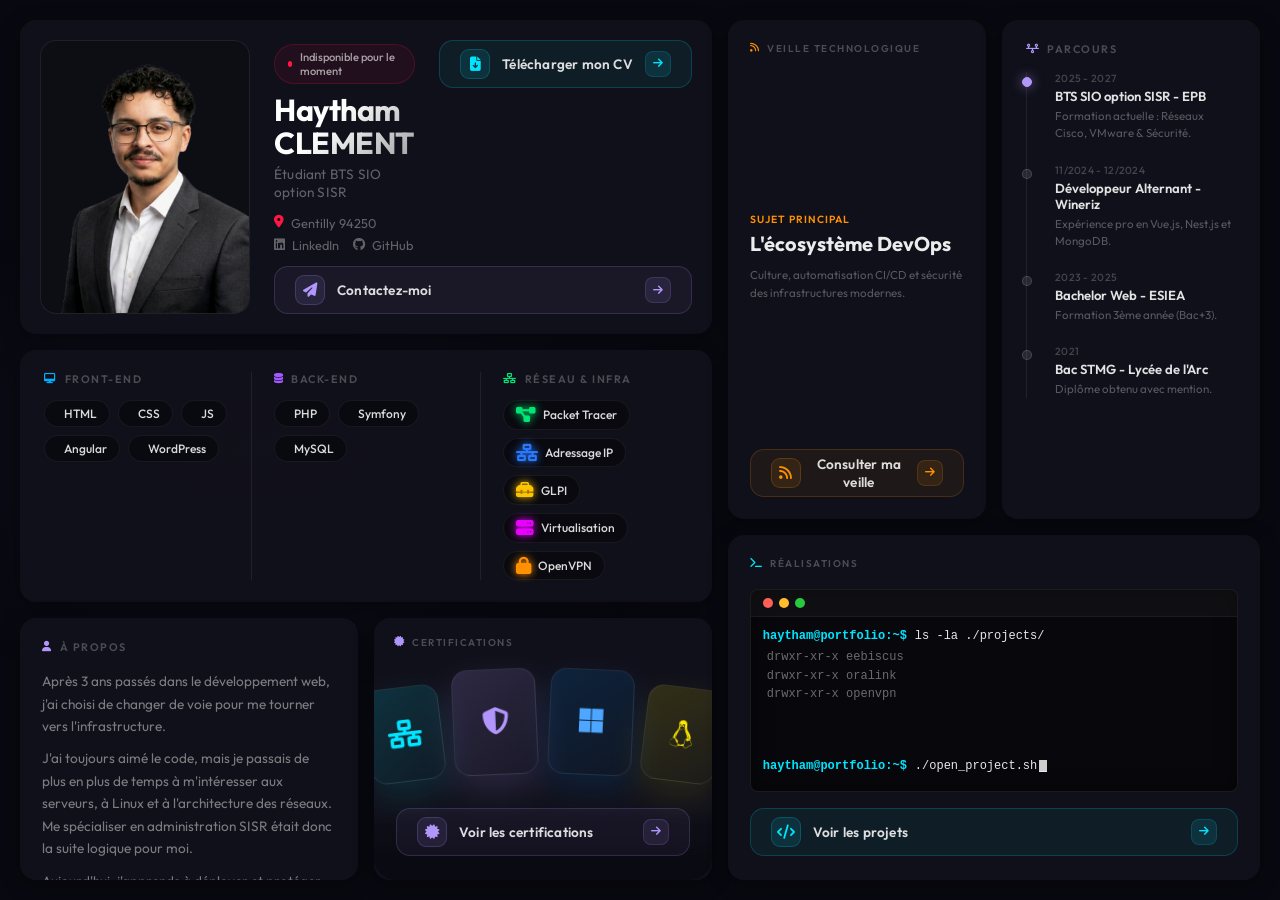
==== commit 1023b061: "Nouveau design" ====
--- a/index.html
+++ b/index.html
@@ -137,10 +137,10 @@
                 <div class="dual-bloc bento-tile" id="tile-about">
                     <h3 class="tile-title"><i class="fa-solid fa-user"></i> À Propos</h3>
                     <div class="about-content">
-                        <p>Fort d'une expérience de 3 ans en développement web, j'ai acquis une solide maîtrise des logiques applicatives.</p>
-                        <p>Aujourd'hui, je me réoriente vers l'<strong>administration SISR</strong> pour maîtriser l'infrastructure de bout en bout.</p>
-                        <p>Mon objectif : devenir <strong>consultant en cybersécurité</strong>.</p>
-                    </div>
+    <p>Après 3 ans passés dans le développement web, j'ai choisi de changer de voie pour me tourner vers l'infrastructure.</p>
+    <p>J'ai toujours aimé le code, mais je passais de plus en plus de temps à m'intéresser aux serveurs, à Linux et à l'architecture des réseaux. Me spécialiser en administration SISR était donc la suite logique pour moi.</p>
+    <p>Aujourd'hui, j'apprends à déployer et protéger des systèmes. Mon but à terme est de devenir <strong>consultant en cybersécurité</strong>, en me servant de mon passé de développeur pour mieux repérer les vulnérabilités.</p>
+</div>
                 </div>
 
                 <!-- TUILE CERTIF GALLERY -->
@@ -243,31 +243,39 @@
 
             <!-- RÉALISATIONS -->
             <div id="tile-realisations" class="bento-tile">
-                <div class="real-tile-label tile-title">
-                    <i class="fa-solid fa-code"></i> Réalisations
-                </div>
-
-                <div class="real-previews">
-                    <div class="real-preview-card rcard-1">
-                        <i class="fa-solid fa-wine-glass"></i>
-                    </div>
-                    <div class="real-preview-card rcard-2">
-                        <i class="fa-solid fa-layer-group"></i>
-                    </div>
-                    <div class="real-preview-card rcard-3">
-                        <i class="fa-solid fa-network-wired"></i>
-                    </div>
-                    <div class="real-preview-card rcard-4">
-                        <i class="fa-solid fa-server"></i>
-                    </div>
-                </div>
-
-                <button class="btn-real-gallery" id="btn-open-real">
-                    <span class="icon-wrap"><i class="fa-solid fa-code"></i></span>
-                    Voir les réalisations
-                    <span class="arrow-wrap"><i class="fa-solid fa-arrow-right"></i></span>
-                </button>
-            </div>
+    <div class="real-tile-label tile-title">
+        <i class="fa-solid fa-terminal"></i> Réalisations
+    </div>
+
+    <div class="terminal-container">
+        <div class="terminal-header">
+            <span class="dot close"></span>
+            <span class="dot minimize"></span>
+            <span class="dot expand"></span>
+        </div>
+        <div class="terminal-body">
+            <div class="term-line">
+                <span class="term-prompt">haytham@portfolio:~$</span>
+                <span class="term-cmd">ls -la ./projects/</span>
+            </div>
+            <div class="term-output">
+                <p>drwxr-xr-x  eebiscus</p>
+                <p>drwxr-xr-x  oralink</p>
+                <p>drwxr-xr-x  openvpn</p>
+            </div>
+            <div class="term-line mt-auto">
+                <span class="term-prompt">haytham@portfolio:~$</span>
+                <span class="term-cmd">./open_project.sh<span class="term-cursor">_</span></span>
+            </div>
+        </div>
+    </div>
+
+    <button class="btn-real-gallery" id="btn-open-real">
+        <span class="icon-wrap"><i class="fa-solid fa-code"></i></span>
+        Voir les projets
+        <span class="arrow-wrap"><i class="fa-solid fa-arrow-right"></i></span>
+    </button>
+</div>
 
         </div>
     </div>
--- a/index.css
+++ b/index.css
@@ -307,7 +307,7 @@
 .btn-certif-gallery:hover { background: rgba(177,151,252,0.12); border-color: rgba(177,151,252,0.3); transform: translateY(-2px); box-shadow: 0 8px 28px rgba(177,151,252,0.15); }
 .btn-certif-gallery:hover .arrow-wrap { transform: translateX(3px); }
 
-/* CYAN — Voir les réalisations */
+/* CYAN — Exécuter la galerie (Réalisations) */
 .btn-real-gallery { background: rgba(0,229,255,0.06); border-color: rgba(0,229,255,0.18); position: relative; z-index: 4; margin-bottom: 2px; }
 .btn-real-gallery .icon-wrap { background: rgba(0,229,255,0.1); color: #00e5ff; border: 1px solid rgba(0,229,255,0.2); }
 .btn-real-gallery .arrow-wrap { background: rgba(0,229,255,0.1); color: #00e5ff; border: 1px solid rgba(0,229,255,0.15); }
@@ -601,35 +601,119 @@
 .veille-subject-desc { font-size: 0.72rem; color: rgba(255,255,255,0.3); line-height: 1.5; margin: 0; }
 
 /* ========================
-   TUILE RÉALISATIONS
+   TUILE RÉALISATIONS (TERMINAL)
 ======================== */
 #tile-realisations {
-    flex-direction: column;
-    align-items: stretch;
-    justify-content: space-between;
+    display: flex;
+    flex-direction: column;
     padding: 22px;
+    position: relative; /* Crucial : empêche le titre de fuir en dehors de la tuile ! */
+}
+
+.real-tile-label {
+    position: absolute;
+    top: 22px;
+    left: 22px;
+    margin: 0;
+    z-index: 3;
+}
+.real-tile-label i { color: #00e5ff; }
+
+/* Conteneur du Terminal */
+.terminal-container {
+    background: #08080c;
+    border: 1px solid rgba(255, 255, 255, 0.08);
+    border-radius: 8px;
+    margin-top: 32px; /* Laisse la place pour le titre */
+    margin-bottom: 16px; /* Espace avant le bouton */
+    flex: 1; /* Magie du flexbox : s'étire pour remplir l'espace vide */
+    display: flex;
+    flex-direction: column;
     overflow: hidden;
-    gap: 0;
-}
-
-.real-tile-label { position: absolute; top: 18px; left: 20px; margin: 0; z-index: 3; }
-.real-tile-label i { color: #00e5ff; }
-
-.real-previews { position: relative; flex: 1; display: flex; align-items: center; justify-content: center; gap: 12px; padding: 18px 10px 14px; z-index: 1; }
-.real-preview-card { display: flex; align-items: center; justify-content: center; border-radius: 16px; border: 1px solid rgba(255,255,255,0.08); will-change: transform; transition: transform 0.4s cubic-bezier(0.34, 1.56, 0.64, 1); flex-shrink: 0; }
-.real-preview-card i { font-size: 1.7rem; }
-
-.rcard-1 { width: 90px; height: 110px; background: linear-gradient(145deg, rgba(0,229,255,0.16), rgba(0,229,255,0.05)); color: #00e5ff; transform: rotate(-6deg) translateY(8px); box-shadow: 0 14px 32px rgba(0,229,255,0.12); }
-.rcard-2 { width: 100px; height: 122px; background: linear-gradient(145deg, rgba(177,151,252,0.18), rgba(177,151,252,0.06)); color: #b197fc; transform: rotate(-1.5deg) translateY(-6px); box-shadow: 0 14px 32px rgba(177,151,252,0.16); z-index: 2; }
-.rcard-3 { width: 100px; height: 122px; background: linear-gradient(145deg, rgba(0,230,118,0.16), rgba(0,230,118,0.05)); color: #00e676; transform: rotate(1.5deg) translateY(-6px); box-shadow: 0 14px 32px rgba(0,230,118,0.14); z-index: 2; }
-.rcard-4 { width: 90px; height: 110px; background: linear-gradient(145deg, rgba(255,145,0,0.16), rgba(255,145,0,0.05)); color: #ff9100; transform: rotate(6deg) translateY(8px); box-shadow: 0 14px 32px rgba(255,145,0,0.12); }
-
-#tile-realisations::after { content: ''; position: absolute; bottom: 0; left: 0; right: 0; height: 22%; background: linear-gradient(to top, rgba(10,10,18,0.98) 30%, transparent); z-index: 2; pointer-events: none; border-radius: 0 0 22px 22px; }
-
-#tile-realisations:hover .rcard-1 { transform: rotate(-8deg) translateY(6px) translateX(-4px); }
-#tile-realisations:hover .rcard-2 { transform: rotate(-2.5deg) translateY(-10px); }
-#tile-realisations:hover .rcard-3 { transform: rotate(2.5deg) translateY(-10px); }
-#tile-realisations:hover .rcard-4 { transform: rotate(8deg) translateY(6px) translateX(4px); }
+    font-family: 'Consolas', 'Courier New', monospace;
+    box-shadow: inset 0 0 20px rgba(0, 0, 0, 0.5);
+    transition: all 0.3s ease;
+}
+
+/* En-tête style Linux/macOS */
+.terminal-header {
+    background: rgba(255, 255, 255, 0.03);
+    padding: 8px 12px;
+    display: flex;
+    gap: 6px;
+    border-bottom: 1px solid rgba(255, 255, 255, 0.05);
+}
+
+.terminal-header .dot {
+    width: 10px;
+    height: 10px;
+    border-radius: 50%;
+}
+
+.dot.close { background: #ff5f56; }
+.dot.minimize { background: #ffbd2e; }
+.dot.expand { background: #27c93f; }
+
+/* Corps du terminal */
+.terminal-body {
+    padding: 12px;
+    display: flex;
+    flex-direction: column;
+    flex: 1;
+    font-size: 0.75rem;
+}
+
+.term-line {
+    display: flex;
+    gap: 8px;
+    margin-bottom: 6px;
+}
+
+.term-prompt {
+    color: #00e5ff;
+    font-weight: bold;
+}
+
+.term-cmd {
+    color: rgba(255, 255, 255, 0.9);
+}
+
+.term-output {
+    color: rgba(255, 255, 255, 0.4);
+    margin-bottom: 12px;
+    padding-left: 4px;
+}
+
+.term-output p {
+    margin: 0 0 2px 0;
+    line-height: 1.4;
+}
+
+.mt-auto {
+    margin-top: auto;
+}
+
+/* Curseur clignotant */
+.term-cursor {
+    display: inline-block;
+    width: 8px;
+    height: 12px;
+    background-color: rgba(255, 255, 255, 0.8);
+    vertical-align: middle;
+    margin-left: 2px;
+    animation: blink 1s step-end infinite;
+}
+
+@keyframes blink {
+    0%, 100% { opacity: 1; }
+    50% { opacity: 0; }
+}
+
+/* Effet hover sur toute la tuile */
+#tile-realisations:hover .terminal-container {
+    border-color: rgba(0, 229, 255, 0.3);
+    box-shadow: inset 0 0 20px rgba(0, 229, 255, 0.05), 0 0 15px rgba(0, 229, 255, 0.1);
+}
 
 /* ========================
    MODALE RÉALISATIONS
@@ -714,28 +798,15 @@
     .card-1, .card-4 { width: 62px !important; height: 80px !important; }
     .card-2, .card-3 { width: 70px !important; height: 90px !important; }
 
-    /* Cards réalisations réduites */
-    .rcard-1, .rcard-4 { width: 75px !important; height: 92px !important; }
-    .rcard-2, .rcard-3 { width: 84px !important; height: 104px !important; }
-
     /* Skills pills réduits */
     .skill-pill { font-size: 0.7rem; padding: 4px 10px; }
     .skill-divider { margin: 0 16px; }
 
-    /* Certif & réalisations : on désactive le gradient masquant le bouton */
-    #tile-certifs-small,
-    #tile-realisations { padding: 14px 16px; }
-
-    #tile-certifs-small::after,
-    #tile-realisations::after { height: 0%; }
-
-    .certif-previews,
-    .real-previews {
-        padding: 10px 6px 8px;
-        gap: 8px;
-    }
-
-    /* Assure que le bouton reste visible et cliquable */
+    /* Ajustements modale & tuiles */
+    #tile-certifs-small { padding: 14px 16px; }
+    #tile-certifs-small::after { height: 0%; }
+    .certif-previews { padding: 10px 6px 8px; gap: 8px; }
+
     .btn-certif-gallery,
     .btn-real-gallery {
         position: relative;
@@ -801,7 +872,6 @@
 
     /* Réactive le gradient sur mobile car il y a de la place */
     #tile-certifs-small::after { height: 26%; }
-    #tile-realisations::after { height: 22%; }
 
     #tile-parcours, #tile-veille, #tile-realisations, #tile-certifs-small {
         min-height: 250px;
@@ -812,10 +882,9 @@
 @media (max-width: 480px) {
     .bento-tile { padding: 14px; }
     .profil-photo { height: 200px; }
-    .certif-previews, .real-previews { flex-wrap: wrap; }
-
-    .card-1, .card-2, .card-3, .card-4,
-    .rcard-1, .rcard-2, .rcard-3, .rcard-4 {
+    .certif-previews { flex-wrap: wrap; }
+
+    .card-1, .card-2, .card-3, .card-4 {
         transform: none !important;
         margin: 5px;
     }
--- a/Modals/Réalisations/realisation-modal.css
+++ b/Modals/Réalisations/realisation-modal.css
@@ -63,38 +63,36 @@
 }
 
 .real-close-btn {
-    width: 34px;
-    height: 34px;
+    background: rgba(255, 255, 255, 0.05);
+    border: 1px solid rgba(255, 255, 255, 0.1);
+    color: #ffffff;
+    width: 40px;
+    height: 40px;
     border-radius: 50%;
-    background: rgba(255,255,255,0.05);
-    border: 1px solid rgba(255,255,255,0.1);
-    color: #888;
     cursor: pointer;
     display: flex;
-    align-items: center;
     justify-content: center;
-    font-size: .85rem;
-    transition: background .2s, color .2s, border-color .2s;
+    align-items: center;
+    transition: 0.2s;
+    font-size: 1.2rem;
     flex-shrink: 0;
 }
-.real-close-btn:hover {
-    background: rgba(255,255,255,0.1);
-    color: #fff;
-}
+.real-close-btn:hover { background: #ef4444; border-color: #ef4444; }
 
 /* === BODY SCROLLABLE === */
 .real-modal-body {
+    display: block !important;
     overflow-y: auto;
+    overflow-anchor: none;
+    align-items: stretch !important;
+    justify-content: flex-start !important;
+    flex: 1;
+    padding: 24px 24px 28px;
+}
+
+/* === GRILLE VUE === */
+.real-grid-view {
     display: block;
-    align-items: stretch;
-    justify-content: flex-start;
-    flex: 1;
-    padding: 24px;
-}
-
-/* === GRILLE VUE === */
-.real-grid-view { display: block; }
-.real-grid-view {
     width: 100%;
 }
 .real-grid-view.hidden { display: none; }
@@ -104,10 +102,7 @@
     display: grid;
     grid-template-columns: repeat(4, minmax(0, 1fr));
     gap: 14px;
-    padding: 4px;
     align-content: start;
-    justify-content: stretch;
-    width: 100%;
 }
 
 @media (max-width: 1300px) {
@@ -159,6 +154,7 @@
     background: radial-gradient(circle at top right, rgba(0,229,255,0.16), transparent 42%),
                 radial-gradient(circle at bottom left, rgba(124,255,190,0.10), transparent 38%);
     z-index: 0;
+    pointer-events: none;
 }
 
 
@@ -170,6 +166,14 @@
     height: 100%;
     object-fit: cover;
     filter: brightness(.66) saturate(.9);
+    transition: filter .28s ease, transform .28s ease;
+    will-change: filter, transform;
+}
+
+/* Légère augmentation et flou de l'image au survol */
+.real-proj-card:hover img {
+    filter: brightness(.6) saturate(.9) blur(3px);
+    transform: scale(1.03);
 }
 
 .real-proj-card::after {
@@ -244,6 +248,13 @@
     opacity: 1;
     transform: translateY(0);
 }
+
+/* Texte bien en blanc au survol pour contraste sur fond flou */
+.real-proj-card:hover .real-proj-name,
+.real-proj-card:hover .real-proj-meta,
+.real-proj-card:hover .real-proj-desc {
+    color: #ffffff;
+}
 .real-tag {
     font-size: .6rem;
     padding: 3px 7px;
@@ -252,6 +263,29 @@
     background: rgba(255,255,255,0.06);
     color: var(--tc);
     border: 1px solid rgba(255,255,255,0.08);
+}
+
+.real-proj-card[data-project="eebiscus"]::after {
+    background: linear-gradient(180deg, rgba(36, 18, 8, 0.10) 0%, rgba(36, 18, 8, 0.44) 100%);
+}
+
+.real-proj-card[data-project="eebiscus"] .real-proj-name {
+    color: #ffffff;
+}
+
+.real-proj-card[data-project="eebiscus"] .real-proj-meta {
+    color: rgba(255, 241, 228, 0.94);
+}
+
+.real-proj-card[data-project="eebiscus"] .real-proj-desc {
+    color: rgba(255, 248, 240, 0.98);
+}
+
+.real-proj-card[data-project="eebiscus"] .real-tag {
+    background: rgba(255,255,255,0.06);
+    border-color: rgba(255,255,255,0.08);
+    color: var(--tc);
+    box-shadow: none;
 }
 
 /* Flèche */
@@ -456,13 +490,15 @@
 .oralink-brand-row {
     display: flex;
     align-items: center;
-    gap: 12px;
+    gap: 4px;
     margin-bottom: 12px;
+    justify-content: flex-start;
 }
 
 .oralink-brand-logo {
     width: 54px;
     height: 54px;
+    margin: 0;
     border-radius: 16px;
     overflow: hidden;
     border: 1px solid rgba(0,229,255,0.18);
@@ -481,6 +517,7 @@
     display: flex;
     flex-direction: column;
     gap: 2px;
+    text-align: left;
 }
 
 .oralink-brand-kicker {
@@ -618,8 +655,6 @@
     margin: 0 0 8px;
     color: #fff;
     font-size: .96rem;
-    letter-spacing: 0;
-    text-transform: none;
 }
 
 .oralink-pillar-card p,
@@ -628,12 +663,6 @@
     font-size: .8rem;
     color: #aab4c1;
     line-height: 1.6;
-}
-
-.oralink-section--split {
-    display: grid;
-    grid-template-columns: minmax(0, 1.1fr) minmax(0, .9fr);
-    gap: 14px;
 }
 
 .oralink-team-grid {
@@ -673,24 +702,698 @@
     gap: 4px;
 }
 
-.oralink-network-grid,
-.oralink-vm-grid {
+.oralink-network-grid {
     display: grid;
     grid-template-columns: repeat(3, minmax(0, 1fr));
     gap: 12px;
     margin-top: 14px;
 }
 
-.oralink-vm-grid {
-    grid-template-columns: repeat(2, minmax(0, 1fr));
-}
-
-.oralink-network-card,
-.oralink-vm-card {
+.oralink-network-card {
     padding: 16px;
     border-radius: 16px;
     background: rgba(255,255,255,0.03);
     border: 1px solid rgba(255,255,255,0.06);
+}
+
+.oralink-article {
+    display: flex;
+    flex-direction: column;
+    gap: 18px;
+}
+
+.oralink-cover {
+    display: grid;
+    grid-template-columns: minmax(0, 1.5fr) minmax(240px, .75fr);
+    gap: 18px;
+    padding: 24px;
+    border-radius: 22px;
+    background: linear-gradient(135deg, rgba(14,165,233,0.18), rgba(15,23,42,0.92));
+    border: 1px solid rgba(14,165,233,0.18);
+}
+
+.oralink-cover__content {
+    display: flex;
+    flex-direction: column;
+    gap: 12px;
+    align-items: flex-start;
+    text-align: left;
+}
+
+.oralink-cover__lead {
+    max-width: 68ch;
+    color: #d2dbe8;
+    font-size: .92rem;
+    line-height: 1.75;
+    margin: 0;
+}
+
+.oralink-eyebrow {
+    margin: 0;
+    color: #6fe0f1;
+    text-transform: uppercase;
+    letter-spacing: .18em;
+    font-size: .68rem;
+}
+
+.oralink-badge-row {
+    display: flex;
+    flex-wrap: wrap;
+    gap: 8px;
+    justify-content: flex-start;
+}
+
+.oralink-badge {
+    display: inline-flex;
+    align-items: center;
+    padding: 6px 10px;
+    border-radius: 999px;
+    background: rgba(255,255,255,0.06);
+    border: 1px solid rgba(255,255,255,0.08);
+    color: #e6eef7;
+    font-size: .72rem;
+    letter-spacing: .04em;
+}
+
+.oralink-cover__aside {
+    display: grid;
+    gap: 10px;
+}
+
+.oralink-kpi-card {
+    min-height: 82px;
+    padding: 14px 16px;
+    border-radius: 18px;
+    background: rgba(7, 11, 18, 0.74);
+    border: 1px solid rgba(255,255,255,0.08);
+    display: flex;
+    flex-direction: column;
+    justify-content: flex-end;
+}
+
+.oralink-kpi-card strong {
+    color: #fff;
+    font-size: 1.7rem;
+    line-height: 1;
+    font-family: 'Syne', sans-serif;
+}
+
+.oralink-kpi-card span {
+    margin-top: 8px;
+    color: #90a0b4;
+    text-transform: uppercase;
+    letter-spacing: .08em;
+    font-size: .7rem;
+}
+
+.oralink-section-block {
+    display: flex;
+    flex-direction: column;
+    gap: 14px;
+    padding: 18px;
+    border-radius: 20px;
+    background: rgba(255,255,255,0.03);
+    border: 1px solid rgba(255,255,255,0.06);
+}
+
+.oralink-section-block--closing {
+    background: linear-gradient(180deg, rgba(14,165,233,0.08), rgba(255,255,255,0.03));
+}
+
+.eebiscus-article .oralink-cover {
+    background: linear-gradient(135deg, rgba(255,184,107,0.22), rgba(26,17,10,0.92));
+    border: 1px solid rgba(255,184,107,0.28);
+}
+
+.eebiscus-article .oralink-eyebrow,
+.eebiscus-article .oralink-brand-sub {
+    color: #ffcc8b;
+}
+
+.eebiscus-article .oralink-cover__lead {
+    color: #ecd7c2;
+}
+
+.eebiscus-article .oralink-kpi-card {
+    border-color: rgba(255,184,107,0.12);
+}
+
+.eebiscus-article .oralink-kpi-card strong {
+    color: #ffb86b;
+}
+
+.eebiscus-article .oralink-card {
+    border-color: rgba(255,184,107,0.10);
+}
+
+.eebiscus-article .oralink-card-accent {
+    color: #ffb86b;
+}
+
+.eebiscus-article .oralink-panel,
+.eebiscus-article .oralink-card,
+.eebiscus-article .eebiscus-backlog-copy,
+.eebiscus-article .eebiscus-manual-frame {
+    box-shadow: none;
+}
+
+.eebiscus-article .oralink-badge {
+    background: rgba(255,184,107,0.08);
+    border-color: rgba(255,184,107,0.14);
+}
+
+.eebiscus-article .oralink-section-head > span {
+    background: rgba(255,184,107,0.12);
+    border-color: rgba(255,184,107,0.22);
+    color: #ffb86b;
+}
+
+.eebiscus-manuals-section {
+    background: linear-gradient(180deg, rgba(255,184,107,0.14), rgba(255,255,255,0.03));
+}
+
+.eebiscus-video-slot {
+    border-color: rgba(255,184,107,0.26);
+}
+
+.eebiscus-video-hint {
+    background: rgba(255,184,107,0.14);
+}
+
+.eebiscus-video-hint strong {
+    color: #ffb86b;
+}
+
+.eebiscus-manual-placeholder {
+    background: radial-gradient(circle at top, rgba(255,184,107,0.12), transparent 45%), rgba(255,255,255,0.02);
+}
+
+.eebiscus-manual-placeholder i {
+    color: #ffb86b;
+}
+
+.eebiscus-backlog-media {
+    border-color: rgba(255,184,107,0.26);
+}
+
+.eebiscus-backlog-copy {
+    border-color: rgba(255,184,107,0.20);
+}
+
+.eebiscus-backlog-copy strong {
+    color: #ffb86b;
+}
+
+.eebiscus-manual-grid {
+    display: grid;
+    grid-template-columns: repeat(4, minmax(0, 1fr));
+    gap: 12px;
+}
+
+@media (max-width: 1200px) {
+    .eebiscus-manual-grid {
+        grid-template-columns: repeat(2, minmax(0, 1fr));
+    }
+}
+
+@media (max-width: 720px) {
+    .eebiscus-manual-grid {
+        grid-template-columns: 1fr;
+    }
+}
+
+.eebiscus-manual-card {
+    margin: 0;
+    display: flex;
+    flex-direction: column;
+    gap: 10px;
+}
+
+.eebiscus-manual-frame {
+    position: relative;
+    aspect-ratio: 3 / 4;
+    border-radius: 18px;
+    overflow: hidden;
+    border: 1px solid rgba(255,184,107,0.20);
+    background: linear-gradient(180deg, rgba(255,184,107,0.08), rgba(255,255,255,0.02));
+}
+
+.eebiscus-manual-frame img {
+    width: 100%;
+    height: 100%;
+    object-fit: cover;
+    display: block;
+}
+
+.eebiscus-manual-placeholder {
+    position: absolute;
+    inset: 0;
+    display: flex;
+    flex-direction: column;
+    align-items: center;
+    justify-content: center;
+    gap: 10px;
+    color: #d2dbe8;
+    background: radial-gradient(circle at top, rgba(255,184,107,0.12), transparent 45%), rgba(255,255,255,0.02);
+    text-align: center;
+    padding: 16px;
+}
+
+.eebiscus-manual-placeholder i {
+    font-size: 2rem;
+    color: #ffb86b;
+}
+
+.eebiscus-manual-placeholder span {
+    font-size: .8rem;
+    line-height: 1.5;
+    color: #aeb8c5;
+}
+
+.eebiscus-manual-card figcaption {
+    display: flex;
+    flex-direction: column;
+    gap: 4px;
+}
+
+.eebiscus-manual-card figcaption strong {
+    color: #fff;
+    font-size: .92rem;
+}
+
+.eebiscus-manual-card figcaption span {
+    color: #aab4c1;
+    font-size: .78rem;
+    line-height: 1.5;
+}
+
+.eebiscus-video-card {
+    display: grid;
+    gap: 12px;
+}
+
+.eebiscus-video-slot {
+    position: relative;
+    border-radius: 18px;
+    overflow: hidden;
+    border: 1px solid rgba(255,255,255,0.08);
+    background: #0f1115;
+}
+
+.eebiscus-video-slot video {
+    width: 100%;
+    display: block;
+    max-height: 440px;
+    object-fit: cover;
+    background: #000;
+}
+
+.eebiscus-video-hint {
+    display: flex;
+    flex-direction: column;
+    gap: 4px;
+    padding: 12px 14px;
+    border-top: 1px solid rgba(255,255,255,0.06);
+    background: rgba(255,184,107,0.06);
+}
+
+.eebiscus-video-hint strong {
+    color: #00e5ff;
+    font-size: .85rem;
+}
+
+.eebiscus-video-hint span,
+.eebiscus-video-caption {
+    color: #aab4c1;
+    font-size: .8rem;
+    line-height: 1.6;
+}
+
+.eebiscus-video-caption {
+    margin: 0;
+}
+
+.eebiscus-backlog-card {
+    display: grid;
+    grid-template-columns: minmax(0, 1.2fr) minmax(0, .8fr);
+    gap: 12px;
+    align-items: stretch;
+}
+
+.eebiscus-stack-grid {
+    align-items: stretch;
+}
+
+.eebiscus-stack-card {
+    display: flex;
+    flex-direction: column;
+    gap: 10px;
+    padding-top: 18px;
+}
+
+.eebiscus-stack-icon {
+    width: 72px;
+    height: 72px;
+    border-radius: 20px;
+    display: flex;
+    align-items: center;
+    justify-content: center;
+    font-size: 2.25rem;
+    margin-bottom: 2px;
+    border: 1px solid rgba(255,184,107,0.20);
+    background: rgba(255,184,107,0.08);
+}
+
+.eebiscus-stack-icon i {
+    line-height: 1;
+}
+
+.eebiscus-stack-icon--angular {
+    color: #ffb86b;
+}
+
+.eebiscus-stack-icon--java {
+    color: #ffb86b;
+}
+
+.eebiscus-stack-icon--tests {
+    color: #ffb86b;
+}
+
+.eebiscus-backlog-media {
+    border-radius: 18px;
+    overflow: hidden;
+    border: 1px solid rgba(255,255,255,0.08);
+    background: rgba(255,255,255,0.02);
+    min-height: 260px;
+}
+
+.eebiscus-backlog-media img {
+    width: 100%;
+    height: 100%;
+    min-height: 260px;
+    object-fit: cover;
+    display: block;
+}
+
+.oralink-lightbox-overlay.eebiscus-backlog-zoom img {
+    max-width: 97vw;
+    max-height: 97vh;
+    width: auto;
+    height: auto;
+    border-radius: 10px;
+}
+
+.oralink-lightbox-overlay.eebiscus-backlog-zoom .lightbox-close {
+    top: 18px;
+    right: 24px;
+}
+
+.eebiscus-backlog-copy {
+    display: flex;
+    flex-direction: column;
+    justify-content: center;
+    gap: 10px;
+    padding: 18px;
+    border-radius: 18px;
+    border: 1px solid rgba(255,255,255,0.08);
+    background: rgba(255,255,255,0.03);
+}
+
+.eebiscus-backlog-copy strong {
+    color: #00e5ff;
+    font-size: 0.95rem;
+}
+
+.eebiscus-backlog-copy p {
+    margin: 0;
+    color: #aab4c1;
+    font-size: .82rem;
+    line-height: 1.7;
+}
+
+@media (max-width: 900px) {
+    .eebiscus-backlog-card {
+        grid-template-columns: 1fr;
+    }
+}
+
+.oralink-section-head {
+    display: flex;
+    align-items: flex-start;
+    gap: 12px;
+}
+
+.oralink-section-head > span {
+    width: 42px;
+    height: 42px;
+    border-radius: 14px;
+    display: inline-flex;
+    align-items: center;
+    justify-content: center;
+    flex-shrink: 0;
+    background: rgba(14,165,233,0.12);
+    border: 1px solid rgba(14,165,233,0.22);
+    color: #6fe0f1;
+    font-weight: 700;
+    letter-spacing: .08em;
+    font-size: .78rem;
+}
+
+.oralink-grid {
+    display: grid;
+    gap: 12px;
+}
+
+.oralink-grid--2 {
+    grid-template-columns: repeat(2, minmax(0, 1fr));
+}
+
+.oralink-grid--3 {
+    grid-template-columns: repeat(3, minmax(0, 1fr));
+}
+
+.oralink-card,
+.oralink-panel,
+.oralink-figure,
+.oralink-shot,
+.oralink-timeline-item {
+    border-radius: 18px;
+    background: rgba(255,255,255,0.03);
+    border: 1px solid rgba(255,255,255,0.06);
+}
+
+.oralink-card {
+    padding: 16px;
+}
+
+.oralink-card--highlight {
+    background: linear-gradient(180deg, rgba(14,165,233,0.08), rgba(255,255,255,0.03));
+}
+
+.oralink-card--vlan {
+    min-height: 168px;
+}
+
+.oralink-card h3,
+.oralink-panel h3,
+.oralink-timeline-item h3,
+.oralink-closing strong {
+    margin: 0 0 8px;
+    color: #fff;
+    font-size: .98rem;
+    line-height: 1.3;
+}
+
+.oralink-card p,
+.oralink-panel p,
+.oralink-timeline-item p,
+.oralink-closing p {
+    margin: 0;
+    color: #aeb8c5;
+    font-size: .86rem;
+    line-height: 1.7;
+}
+
+.oralink-card-accent {
+    display: inline-flex;
+    margin-bottom: 10px;
+    color: #6fe0f1;
+    text-transform: uppercase;
+    letter-spacing: .12em;
+    font-size: .68rem;
+    font-weight: 700;
+}
+
+.oralink-subline {
+    margin-top: 12px;
+    color: #dbe7f7;
+    font-size: .78rem;
+    letter-spacing: .04em;
+}
+
+.oralink-panel {
+    padding: 16px;
+}
+
+.oralink-list {
+    margin: 0;
+    padding-left: 18px;
+    color: #b7c1cf;
+    display: grid;
+    gap: 8px;
+}
+
+.oralink-list li {
+    line-height: 1.65;
+    font-size: .86rem;
+}
+
+.oralink-figure,
+.oralink-shot {
+    overflow: hidden;
+}
+
+.oralink-figure img,
+.oralink-shot img {
+    display: block;
+    width: 100%;
+    height: auto;
+    object-fit: cover;
+    cursor: zoom-in;
+}
+
+.oralink-figure--network {
+    padding: 12px;
+}
+
+.oralink-network-diagram {
+    width: 100%;
+    height: auto;
+    object-fit: contain !important;
+    object-position: center;
+    aspect-ratio: auto !important;
+    max-height: none;
+    background: #111;
+    border-radius: 14px;
+}
+
+.oralink-figure img {
+    aspect-ratio: 16 / 8.5;
+}
+
+.oralink-shot img {
+    aspect-ratio: 10 / 7;
+}
+
+.oralink-figure figcaption,
+.oralink-shot figcaption {
+    padding: 12px 14px 14px;
+    display: flex;
+    flex-direction: column;
+    gap: 6px;
+}
+
+.oralink-figure figcaption strong,
+.oralink-shot figcaption strong {
+    color: #fff;
+    font-size: .9rem;
+}
+
+.oralink-figure figcaption span,
+.oralink-shot figcaption span {
+    color: #aeb8c5;
+    line-height: 1.55;
+    font-size: .78rem;
+}
+
+.oralink-timeline {
+    display: grid;
+    grid-template-columns: repeat(2, minmax(0, 1fr));
+    gap: 12px;
+}
+
+.oralink-timeline-item {
+    padding: 16px;
+    display: flex;
+    gap: 12px;
+}
+
+.oralink-timeline-step {
+    width: 38px;
+    height: 38px;
+    border-radius: 12px;
+    display: inline-flex;
+    align-items: center;
+    justify-content: center;
+    flex-shrink: 0;
+    background: rgba(14,165,233,0.12);
+    border: 1px solid rgba(14,165,233,0.22);
+    color: #6fe0f1;
+    font-weight: 700;
+    font-size: .74rem;
+}
+
+.oralink-gallery {
+    display: grid;
+    grid-template-columns: repeat(2, minmax(0, 1fr));
+    gap: 12px;
+}
+
+.oralink-note {
+    padding: 14px;
+    border-radius: 14px;
+    background: rgba(14,165,233,0.08);
+    border: 1px solid rgba(14,165,233,0.16);
+    color: #d8ebff;
+    font-size: .84rem;
+    line-height: 1.65;
+}
+
+.oralink-closing {
+    display: grid;
+    gap: 10px;
+}
+
+@media (max-width: 1200px) {
+    .oralink-cover,
+    .oralink-grid--2,
+    .oralink-grid--3,
+    .oralink-timeline,
+    .oralink-gallery {
+        grid-template-columns: 1fr;
+    }
+}
+
+@media (max-width: 820px) {
+    .oralink-cover {
+        padding: 18px;
+    }
+
+    .oralink-brand-row {
+        justify-content: flex-start;
+    }
+
+    .oralink-cover__content {
+        align-items: flex-start;
+        text-align: left;
+    }
+
+    .oralink-brand-text {
+        text-align: left;
+    }
+
+    .oralink-badge-row {
+        justify-content: flex-start;
+    }
+
+    .oralink-section-block {
+        padding: 14px;
+    }
+
+    .oralink-timeline-item {
+        flex-direction: column;
+    }
 }
 
 .oralink-network-tag {
@@ -703,15 +1406,13 @@
     color: #6fe0f1;
 }
 
-.oralink-network-card h4,
-.oralink-vm-card strong {
+.oralink-network-card h4 {
     margin: 0 0 8px;
     color: #fff;
     font-size: .95rem;
 }
 
-.oralink-network-card p,
-.oralink-vm-card span {
+.oralink-network-card p {
     color: #aab4c1;
     font-size: .8rem;
     line-height: 1.6;
@@ -726,57 +1427,9 @@
     font-size: .72rem;
 }
 
-.oralink-vm-list {
-    margin: 14px 0 0;
-    padding-left: 18px;
-    color: #aeb8c5;
-    line-height: 1.7;
-    font-size: .84rem;
-}
-
-.oralink-vm-list li + li {
-    margin-top: 6px;
-}
-
-.oralink-command-grid {
-    display: grid;
-    grid-template-columns: repeat(2, minmax(0, 1fr));
-    gap: 12px;
-    margin-top: 14px;
-}
-
-.oralink-command-card {
-    padding: 16px;
-    border-radius: 16px;
-    background: rgba(255,255,255,0.03);
-    border: 1px solid rgba(255,255,255,0.06);
-}
-
-.oralink-command-card h4 {
-    margin: 0 0 10px;
-    color: #fff;
-    font-size: .92rem;
-    text-transform: none;
-    letter-spacing: 0;
-}
-
-.oralink-command-card pre {
-    margin: 0;
-    padding: 14px;
-    overflow-x: auto;
-    border-radius: 14px;
-    background: #0e1117;
-    border: 1px solid rgba(255,255,255,0.06);
-    color: #d9e2ee;
-    font-size: .74rem;
-    line-height: 1.55;
-    white-space: pre-wrap;
-    word-break: break-word;
-}
-
-.oralink-command-card code {
-    font-family: Consolas, 'Courier New', monospace;
-}
+
+
+
 
 .oralink-command-shot {
     margin: 0;
@@ -784,6 +1437,99 @@
     border-radius: 16px;
     background: rgba(255,255,255,0.03);
     border: 1px solid rgba(255,255,255,0.06);
+}
+
+/* === EEBISCUS FINAL OVERRIDES === */
+.eebiscus-article .oralink-cover {
+    background: linear-gradient(135deg, rgba(255,184,107,0.24), rgba(26,17,10,0.94)) !important;
+    border: 1px solid rgba(255,184,107,0.30) !important;
+}
+
+.eebiscus-article .oralink-badge {
+    background: rgba(255,184,107,0.10) !important;
+    border-color: rgba(255,184,107,0.22) !important;
+    color: #ffddb0 !important;
+}
+
+.eebiscus-article .oralink-section-head > span {
+    background: rgba(255,184,107,0.16) !important;
+    border-color: rgba(255,184,107,0.28) !important;
+    color: #ffb86b !important;
+}
+
+.eebiscus-article .oralink-section-block--closing {
+    background: linear-gradient(180deg, rgba(255,184,107,0.14), rgba(255,255,255,0.03)) !important;
+}
+
+.eebiscus-article .oralink-eyebrow,
+.eebiscus-article .oralink-brand-sub {
+    color: #ffc97a !important;
+}
+
+.eebiscus-article .oralink-cover__lead {
+    color: #f0d8c0 !important;
+}
+
+.eebiscus-article .oralink-kpi-card {
+    border-color: rgba(255,184,107,0.16) !important;
+}
+
+.eebiscus-article .oralink-kpi-card strong,
+.eebiscus-article .oralink-card-accent,
+.eebiscus-article .eebiscus-backlog-copy strong,
+.eebiscus-article .eebiscus-video-hint strong {
+    color: #ffb86b !important;
+}
+
+.eebiscus-article .oralink-card,
+.eebiscus-article .eebiscus-backlog-media,
+.eebiscus-article .eebiscus-backlog-copy,
+.eebiscus-article .eebiscus-video-slot,
+.eebiscus-article .eebiscus-manual-frame {
+    border-color: rgba(255,184,107,0.20) !important;
+}
+
+.eebiscus-article .eebiscus-manuals-section {
+    background: linear-gradient(180deg, rgba(255,184,107,0.12), rgba(255,255,255,0.03)) !important;
+}
+
+.eebiscus-article .eebiscus-manual-placeholder {
+    background: radial-gradient(circle at top, rgba(255,184,107,0.20), transparent 45%), rgba(255,255,255,0.02) !important;
+}
+
+.eebiscus-article .eebiscus-manual-placeholder i {
+    color: #ffb86b !important;
+}
+
+.eebiscus-article .eebiscus-video-hint {
+    background: rgba(255,184,107,0.12) !important;
+}
+
+.eebiscus-primary-btn {
+    display: inline-flex;
+    align-items: center;
+    justify-content: center;
+    text-decoration: none;
+    background: #ffb86b;
+    color: #111;
+    padding: 8px 14px;
+    border-radius: 10px;
+    font-weight: 700;
+    border: 1px solid rgba(255,184,107,0.45);
+    transition: transform .18s ease, box-shadow .18s ease, background-color .18s ease, color .18s ease, border-color .18s ease;
+    box-shadow: 0 8px 18px rgba(255,184,107,0.16);
+}
+
+.eebiscus-primary-btn:hover {
+    transform: translateY(-1px);
+    background: #ffd08a;
+    border-color: rgba(255,208,138,0.75);
+    box-shadow: 0 12px 26px rgba(255,184,107,0.24);
+}
+
+.eebiscus-primary-btn:active {
+    transform: translateY(0);
+    box-shadow: 0 6px 14px rgba(255,184,107,0.18);
 }
 
 .oralink-command-shot img {
@@ -836,10 +1582,6 @@
     cursor: zoom-in;
 }
 
-.oralink-screen-grid--single .oralink-screen-card img {
-    max-height: 300px;
-}
-
 .oralink-screen-card figcaption {
     padding: 12px 13px 14px;
     display: flex;
@@ -858,71 +1600,6 @@
     line-height: 1.55;
 }
 
-.oralink-screen-grid--single {
-    grid-template-columns: 1fr;
-    margin-top: 14px;
-    justify-items: center;
-}
-
-.oralink-screen-grid--single .oralink-screen-card {
-    width: min(980px, 88%);
-    display: flex;
-    flex-direction: column;
-    align-items: stretch;
-    gap: 16px;
-}
-
-.oralink-screen-grid--single .oralink-screen-card img {
-    flex: 0 0 auto;
-    aspect-ratio: 16 / 10;
-    object-fit: cover;
-    border-radius: 16px;
-}
-
-.oralink-screen-grid--single .oralink-screen-card figcaption {
-    flex: 0 0 auto;
-    display: flex;
-    flex-direction: column;
-    justify-content: flex-start;
-    padding: 16px 0;
-}
-
-.oralink-screen-grid--single .oralink-screen-card--inline {
-    display: flex;
-    flex-direction: row;
-    align-items: stretch;
-    gap: 16px;
-    margin-bottom: 14px;
-}
-
-.oralink-screen-grid--single .oralink-screen-card--inline img {
-    width: 58%;
-    flex: 0 0 58%;
-    height: auto;
-    aspect-ratio: auto;
-    object-fit: contain;
-    background: #0f0f10;
-}
-
-.oralink-screen-grid--single .oralink-screen-card--inline figcaption {
-    width: 42%;
-    flex: 1;
-    padding: 16px 16px 16px 0;
-    justify-content: center;
-}
-
-.oralink-screen-card--stacked {
-    width: min(980px, 88%);
-}
-
-.oralink-screen-card--stacked img {
-    width: 100%;
-}
-
-.oralink-screen-card--stacked figcaption {
-    padding: 12px 13px 14px;
-}
-
 .oralink-lightbox-overlay {
     position: fixed;
     inset: 0;
@@ -933,7 +1610,7 @@
     z-index: 10000;
     opacity: 0;
     pointer-events: none;
-    transition: opacity .25s ease;
+    transition: opacity .2s ease;
     padding: 24px;
 }
 
@@ -950,34 +1627,29 @@
     background: #0f0f10;
 }
 
+.oralink-lightbox-overlay.network-zoom img {
+    max-width: 98vw;
+    max-height: 95vh;
+}
+
 .oralink-lightbox-overlay .lightbox-close {
     position: absolute;
-    top: 22px;
-    right: 22px;
-    width: 38px;
-    height: 38px;
-    border-radius: 50%;
-    display: flex;
-    align-items: center;
-    justify-content: center;
-    color: #fff;
-    background: rgba(255,255,255,0.08);
-    border: 1px solid rgba(255,255,255,0.1);
+    top: 30px;
+    right: 40px;
+    color: rgba(255, 255, 255, 0.6);
+    font-size: 2.5rem;
     cursor: pointer;
+    transition: color 0.15s ease;
+}
+
+.oralink-lightbox-overlay .lightbox-close:hover {
+    color: #ef4444;
 }
 
 @media (max-width: 1200px) {
     .oralink-hero,
-    .oralink-section--dense,
-    .oralink-section--split,
-    .oralink-pillars-grid,
     .oralink-network-grid,
-    .oralink-screen-grid,
-    .oralink-command-grid {
-        grid-template-columns: 1fr;
-    }
-
-    .oralink-vm-grid {
+    .oralink-screen-grid {
         grid-template-columns: 1fr;
     }
 }
@@ -1000,10 +1672,14 @@
     z-index: 9999;
     opacity: 0;
     pointer-events: none;
-    transition: opacity .25s ease;
+    transition: opacity .2s ease;
     padding: 0;
 }
 .real-overlay.active {
     opacity: 1;
     pointer-events: all;
+}
+
+.eebiscus-article .oralink-section-block--closing {
+    background: linear-gradient(180deg, rgba(255,184,107,0.10), rgba(255,255,255,0.03));
 }
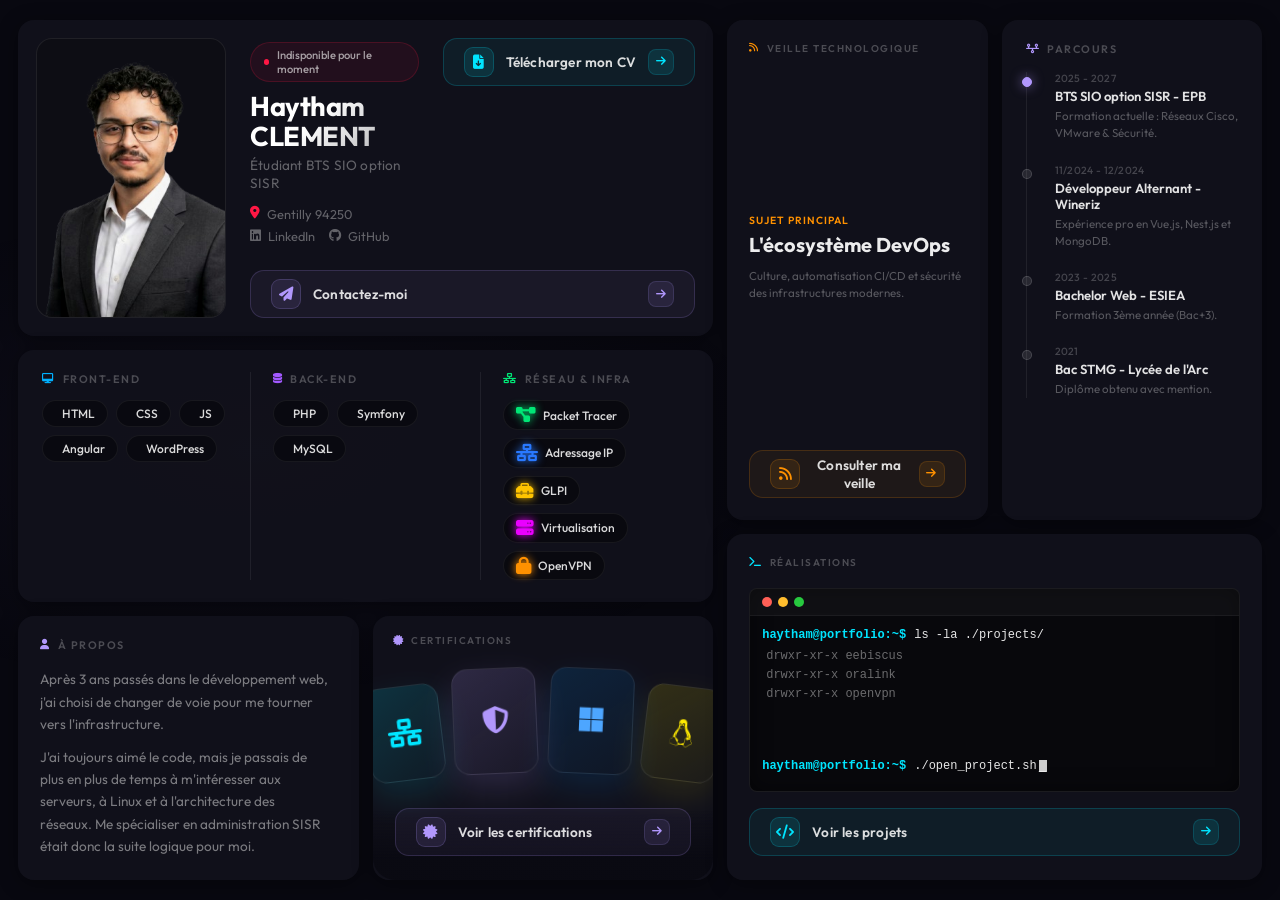
==== commit e844790a: "Push Final" ====
--- a/index.html
+++ b/index.html
@@ -5,30 +5,41 @@
     <meta charset="UTF-8">
     <meta name="viewport" content="width=device-width, initial-scale=1.0">
     <meta http-equiv="X-UA-Compatible" content="IE=edge">
-    
+
     <!-- Preconnect aux CDN pour réduire latence -->
     <link rel="preconnect" href="https://fonts.googleapis.com">
     <link rel="preconnect" href="https://fonts.gstatic.com" crossorigin>
     <link rel="preconnect" href="https://api.fontshare.com">
-    
+
     <!-- Charger les CSS critiques d'abord -->
     <link rel="stylesheet" href="index.css">
     <link rel="stylesheet" href="Modals/Contact/contact-modal.css">
     <link rel="stylesheet" href="Modals/Certif/certif-modal.css">
     <link rel="stylesheet" href="Modals/Réalisations/realisation-modal.css">
     <link rel="stylesheet" href="Modals/Veille/veille-modal.css">
-    
+
     <!-- Polices optimisées avec font-display swap (évite FOIT) -->
-    <link rel="preload" href="https://fonts.googleapis.com/css2?family=Outfit:wght@300;400;500;600;700;800&family=DM+Serif+Display:ital@0;1&display=swap" as="style">
+    <link rel="preload"
+        href="https://fonts.googleapis.com/css2?family=Outfit:wght@300;400;500;600;700;800&family=DM+Serif+Display:ital@0;1&display=swap"
+        as="style">
     <link rel="preload" href="https://api.fontshare.com/v2/css?f[]=clash-display@600,700&display=swap" as="style">
-    <link rel="stylesheet" href="https://fonts.googleapis.com/css2?family=Outfit:wght@300;400;500;600;700;800&family=DM+Serif+Display:ital@0;1&display=swap">
+    <link rel="stylesheet"
+        href="https://fonts.googleapis.com/css2?family=Outfit:wght@300;400;500;600;700;800&family=DM+Serif+Display:ital@0;1&display=swap">
     <link rel="stylesheet" href="https://api.fontshare.com/v2/css?f[]=clash-display@600,700&display=swap">
-    
+
     <!-- Icons loadés en async (non-bloquant) -->
-    <link rel="stylesheet" href="https://cdnjs.cloudflare.com/ajax/libs/font-awesome/6.5.1/css/all.min.css" media="print" onload="this.media='all'">
-    <link rel="stylesheet" href="https://cdn.jsdelivr.net/gh/devicons/devicon@latest/devicon.min.css" media="print" onload="this.media='all'">
-    
-    <script src="script.js?v=20260505" defer></script>
+    <link rel="stylesheet" href="https://cdnjs.cloudflare.com/ajax/libs/font-awesome/6.5.1/css/all.min.css"
+        media="print" onload="this.media='all'">
+    <link rel="stylesheet" href="https://cdn.jsdelivr.net/gh/devicons/devicon@latest/devicon.min.css" media="print"
+        onload="this.media='all'">
+
+    <script src="script.js?v=20260516" defer></script>
+
+    <link rel="icon" type="image/png" href="assets/Favicon/favicon-96x96.png" sizes="96x96" />
+    <link rel="icon" type="image/svg+xml" href="assets/Favicon/favicon.svg" />
+    <link rel="shortcut icon" href="assets/Favicon/favicon.ico" />
+    <link rel="apple-touch-icon" sizes="180x180" href="assets/Favicon/apple-touch-icon.png" />
+    <link rel="manifest" href="assets/Favicon/site.webmanifest" />
     <title>Haytham CLEMENT - Portfolio</title>
 </head>
 
@@ -53,7 +64,8 @@
                         <p class="profil-title">Étudiant BTS SIO option SISR</p>
                         <div class="profil-details-stack">
                             <p class="profil-location">
-                                <a href="https://www.google.com/maps/search/?api=1&query=Gentilly+94250" target="_blank">
+                                <a href="https://www.google.com/maps/search/?api=1&query=Gentilly+94250"
+                                    target="_blank">
                                     <i class="fa-solid fa-location-dot"></i> Gentilly 94250
                                 </a>
                             </p>
@@ -100,7 +112,8 @@
                             <div class="skill-pill border-html"><i class="devicon-html5-plain colored"></i> HTML</div>
                             <div class="skill-pill border-css"><i class="devicon-css3-plain colored"></i> CSS</div>
                             <div class="skill-pill border-js"><i class="devicon-javascript-plain colored"></i> JS</div>
-                            <div class="skill-pill border-angular"><i class="devicon-angularjs-plain colored"></i> Angular</div>
+                            <div class="skill-pill border-angular"><i class="devicon-angularjs-plain colored"></i>
+                                Angular</div>
                             <div class="skill-pill border-wp"><i class="devicon-wordpress-plain"></i> WordPress</div>
                         </div>
                     </div>
@@ -111,7 +124,8 @@
                         <h3 class="tile-title"><i class="fa-solid fa-database"></i> Back-End</h3>
                         <div class="skill-list">
                             <div class="skill-pill border-php"><i class="devicon-php-plain colored"></i> PHP</div>
-                            <div class="skill-pill border-symfony"><i class="devicon-symfony-original"></i> Symfony</div>
+                            <div class="skill-pill border-symfony"><i class="devicon-symfony-original"></i> Symfony
+                            </div>
                             <div class="skill-pill border-mysql"><i class="devicon-mysql-plain colored"></i> MySQL</div>
                         </div>
                     </div>
@@ -121,10 +135,13 @@
                     <div class="skill-col skill-col--network">
                         <h3 class="tile-title"><i class="fa-solid fa-network-wired"></i> Réseau & Infra</h3>
                         <div class="skill-list">
-                            <div class="skill-pill border-packet"><i class="fa-solid fa-diagram-project"></i> Packet Tracer</div>
-                            <div class="skill-pill border-ip"><i class="fa-solid fa-network-wired"></i> Adressage IP</div>
+                            <div class="skill-pill border-packet"><i class="fa-solid fa-diagram-project"></i> Packet
+                                Tracer</div>
+                            <div class="skill-pill border-ip"><i class="fa-solid fa-network-wired"></i> Adressage IP
+                            </div>
                             <div class="skill-pill border-glpi"><i class="fa-solid fa-toolbox"></i> GLPI</div>
-                            <div class="skill-pill border-virtual"><i class="fa-solid fa-server"></i> Virtualisation</div>
+                            <div class="skill-pill border-virtual"><i class="fa-solid fa-server"></i> Virtualisation
+                            </div>
                             <div class="skill-pill border-openvpn"><i class="fa-solid fa-lock"></i> OpenVPN</div>
                         </div>
                     </div>
@@ -137,10 +154,15 @@
                 <div class="dual-bloc bento-tile" id="tile-about">
                     <h3 class="tile-title"><i class="fa-solid fa-user"></i> À Propos</h3>
                     <div class="about-content">
-    <p>Après 3 ans passés dans le développement web, j'ai choisi de changer de voie pour me tourner vers l'infrastructure.</p>
-    <p>J'ai toujours aimé le code, mais je passais de plus en plus de temps à m'intéresser aux serveurs, à Linux et à l'architecture des réseaux. Me spécialiser en administration SISR était donc la suite logique pour moi.</p>
-    <p>Aujourd'hui, j'apprends à déployer et protéger des systèmes. Mon but à terme est de devenir <strong>consultant en cybersécurité</strong>, en me servant de mon passé de développeur pour mieux repérer les vulnérabilités.</p>
-</div>
+                        <p>Après 3 ans passés dans le développement web, j'ai choisi de changer de voie pour me tourner
+                            vers l'infrastructure.</p>
+                        <p>J'ai toujours aimé le code, mais je passais de plus en plus de temps à m'intéresser aux
+                            serveurs, à Linux et à l'architecture des réseaux. Me spécialiser en administration SISR
+                            était donc la suite logique pour moi.</p>
+                        <p>Aujourd'hui, j'apprends à déployer et protéger des systèmes. Mon but à terme est de devenir
+                            <strong>consultant en cybersécurité</strong>, en me servant de mon passé de développeur pour
+                            mieux repérer les vulnérabilités.</p>
+                    </div>
                 </div>
 
                 <!-- TUILE CERTIF GALLERY -->
@@ -192,7 +214,8 @@
                 <div class="veille-subject">
                     <p class="veille-subject-eyebrow">Sujet principal</p>
                     <h2 class="veille-subject-title">L'écosystème DevOps</h2>
-                    <p class="veille-subject-desc">Culture, automatisation CI/CD et sécurité des infrastructures modernes.</p>
+                    <p class="veille-subject-desc">Culture, automatisation CI/CD et sécurité des infrastructures
+                        modernes.</p>
                 </div>
 
                 <button id="btn-open-veille">
@@ -243,39 +266,39 @@
 
             <!-- RÉALISATIONS -->
             <div id="tile-realisations" class="bento-tile">
-    <div class="real-tile-label tile-title">
-        <i class="fa-solid fa-terminal"></i> Réalisations
-    </div>
-
-    <div class="terminal-container">
-        <div class="terminal-header">
-            <span class="dot close"></span>
-            <span class="dot minimize"></span>
-            <span class="dot expand"></span>
-        </div>
-        <div class="terminal-body">
-            <div class="term-line">
-                <span class="term-prompt">haytham@portfolio:~$</span>
-                <span class="term-cmd">ls -la ./projects/</span>
-            </div>
-            <div class="term-output">
-                <p>drwxr-xr-x  eebiscus</p>
-                <p>drwxr-xr-x  oralink</p>
-                <p>drwxr-xr-x  openvpn</p>
-            </div>
-            <div class="term-line mt-auto">
-                <span class="term-prompt">haytham@portfolio:~$</span>
-                <span class="term-cmd">./open_project.sh<span class="term-cursor">_</span></span>
-            </div>
-        </div>
-    </div>
-
-    <button class="btn-real-gallery" id="btn-open-real">
-        <span class="icon-wrap"><i class="fa-solid fa-code"></i></span>
-        Voir les projets
-        <span class="arrow-wrap"><i class="fa-solid fa-arrow-right"></i></span>
-    </button>
-</div>
+                <div class="real-tile-label tile-title">
+                    <i class="fa-solid fa-terminal"></i> Réalisations
+                </div>
+
+                <div class="terminal-container">
+                    <div class="terminal-header">
+                        <span class="dot close"></span>
+                        <span class="dot minimize"></span>
+                        <span class="dot expand"></span>
+                    </div>
+                    <div class="terminal-body">
+                        <div class="term-line">
+                            <span class="term-prompt">haytham@portfolio:~$</span>
+                            <span class="term-cmd">ls -la ./projects/</span>
+                        </div>
+                        <div class="term-output">
+                            <p>drwxr-xr-x eebiscus</p>
+                            <p>drwxr-xr-x oralink</p>
+                            <p>drwxr-xr-x openvpn</p>
+                        </div>
+                        <div class="term-line mt-auto">
+                            <span class="term-prompt">haytham@portfolio:~$</span>
+                            <span class="term-cmd">./open_project.sh<span class="term-cursor">_</span></span>
+                        </div>
+                    </div>
+                </div>
+
+                <button class="btn-real-gallery" id="btn-open-real">
+                    <span class="icon-wrap"><i class="fa-solid fa-code"></i></span>
+                    Voir les projets
+                    <span class="arrow-wrap"><i class="fa-solid fa-arrow-right"></i></span>
+                </button>
+            </div>
 
         </div>
     </div>
@@ -286,4 +309,5 @@
     <div id="veille-modal-container"></div>
 
 </body>
+
 </html>
--- a/index.css
+++ b/index.css
@@ -454,7 +454,6 @@
 #tile-parcours  .tile-title i { color: #b197fc; }
 .certif-tile-label i          { color: #b197fc; }
 .veille-label i               { color: #ff9100; }
-.real-tile-label i            { color: #00e5ff; }
 
 .skill-col--frontend .tile-title i { color: #00b0ff; }
 .skill-col--backend  .tile-title i { color: #a259ff; }
@@ -473,6 +472,29 @@
 #tile-about, #tile-certifs-small {
     flex-direction: column;
     padding: 22px;
+}
+
+#tile-about .about-content {
+    overflow-y: auto;
+    max-height: 100%;
+    padding-right: 8px;
+}
+
+#tile-about .about-content::-webkit-scrollbar {
+    width: 4px;
+}
+
+#tile-about .about-content::-webkit-scrollbar-track {
+    background: transparent;
+}
+
+#tile-about .about-content::-webkit-scrollbar-thumb {
+    background: rgba(177, 151, 252, 0.3);
+    border-radius: 2px;
+}
+
+#tile-about .about-content::-webkit-scrollbar-thumb:hover {
+    background: rgba(177, 151, 252, 0.5);
 }
 
 #tile-about p {
@@ -601,13 +623,13 @@
 .veille-subject-desc { font-size: 0.72rem; color: rgba(255,255,255,0.3); line-height: 1.5; margin: 0; }
 
 /* ========================
-   TUILE RÉALISATIONS (TERMINAL)
+   TUILE RÉALISATIONS
 ======================== */
 #tile-realisations {
     display: flex;
     flex-direction: column;
     padding: 22px;
-    position: relative; /* Crucial : empêche le titre de fuir en dehors de la tuile ! */
+    position: relative;
 }
 
 .real-tile-label {
@@ -624,9 +646,9 @@
     background: #08080c;
     border: 1px solid rgba(255, 255, 255, 0.08);
     border-radius: 8px;
-    margin-top: 32px; /* Laisse la place pour le titre */
-    margin-bottom: 16px; /* Espace avant le bouton */
-    flex: 1; /* Magie du flexbox : s'étire pour remplir l'espace vide */
+    margin-top: 32px;
+    margin-bottom: 16px;
+    flex: 1;
     display: flex;
     flex-direction: column;
     overflow: hidden;
@@ -661,6 +683,25 @@
     flex-direction: column;
     flex: 1;
     font-size: 0.75rem;
+    overflow-y: auto;
+    max-height: 100%;
+}
+
+.terminal-body::-webkit-scrollbar {
+    width: 4px;
+}
+
+.terminal-body::-webkit-scrollbar-track {
+    background: transparent;
+}
+
+.terminal-body::-webkit-scrollbar-thumb {
+    background: rgba(0, 229, 255, 0.3);
+    border-radius: 2px;
+}
+
+.terminal-body::-webkit-scrollbar-thumb:hover {
+    background: rgba(0, 229, 255, 0.5);
 }
 
 .term-line {
@@ -716,25 +757,6 @@
 }
 
 /* ========================
-   MODALE RÉALISATIONS
-======================== */
-.real-overlay { position: fixed; inset: 0; background: rgba(0, 0, 0, 0.85); z-index: 1000; display: flex; align-items: center; justify-content: center; opacity: 0; pointer-events: none; transition: opacity 0.3s ease; }
-.real-overlay.active { opacity: 1; pointer-events: all; }
-.real-modal { background: #111; border: 1px solid rgba(255, 255, 255, 0.08); border-radius: 24px; width: 90%; max-width: 820px; max-height: 85vh; overflow: hidden; display: flex; flex-direction: column; box-shadow: 0 20px 60px rgba(0,0,0,0.55); transform: translateY(20px) scale(0.98); transition: transform 0.18s cubic-bezier(0.2,0.8,0.2,1); will-change: transform; }
-.real-overlay.active .real-modal { transform: translateY(0) scale(1); }
-.real-modal-header { display: flex; align-items: center; justify-content: space-between; padding: 24px 28px; border-bottom: 1px solid rgba(255, 255, 255, 0.07); flex-shrink: 0; }
-.real-header-left { display: flex; align-items: center; gap: 16px; }
-.real-header-icon { width: 44px; height: 44px; display: flex; align-items: center; justify-content: center; border-radius: 12px; background: rgba(0,229,255,0.1); border: 1px solid rgba(0,229,255,0.2); color: #00e5ff; font-size: 1.1rem; }
-.real-modal-header h2 { margin: 0 0 2px 0; font-size: 1.15rem; font-weight: 700; color: #fff; font-family: 'Syne', sans-serif; }
-.real-modal-header p { margin: 0; font-size: 0.75rem; color: #555; }
-.real-close-btn { width: 36px; height: 36px; display: flex; align-items: center; justify-content: center; background: rgba(255,255,255,0.04); border: 1px solid rgba(255,255,255,0.08); border-radius: 10px; color: #888; cursor: pointer; font-size: 1rem; transition: background 0.2s ease, color 0.2s ease; }
-.real-close-btn:hover { background: rgba(255,255,255,0.1); color: #fff; }
-.real-modal-body { overflow-y: auto; padding: 40px 28px; display: flex; align-items: center; justify-content: center; flex: 1; color: rgba(255,255,255,0.15); font-size: 0.85rem; font-style: italic; }
-.real-modal-body::-webkit-scrollbar { width: 4px; }
-.real-modal-body::-webkit-scrollbar-track { background: transparent; }
-.real-modal-body::-webkit-scrollbar-thumb { background: rgba(255,255,255,0.1); border-radius: 4px; }
-
-/* ========================
    ANIMATIONS D'ENTRÉE
 ======================== */
 @keyframes fadeUp {
@@ -751,34 +773,210 @@
 #tile-realisations { animation-delay: 0.2s; }
 
 /* ========================
-   RESPONSIVE
+   RESPONSIVE DESIGN COMPLET
 ======================== */
 
-/* 1. Laptops moyens (ex: MacBook 13") -> PAS DE SCROLL, même disposition que le grand écran */
-@media (max-width: 1200px) and (min-width: 993px),
-       (max-height: 720px) and (min-width: 993px) {
+/* ===== BREAKPOINT 1: DESKTOP LARGE (1400px+) ===== */
+/* Layout par défaut - pas de changement */
+
+/* ===== BREAKPOINT 1B: DESKTOP LARGE BAS (1400px+ et hauteur <= 850px) ===== */
+@media (min-width: 1400px) and (max-height: 850px) {
+    html, body {
+        height: 100vh;
+        min-height: 100vh;
+        overflow-y: hidden;
+        overflow-x: hidden;
+        display: flex;
+        justify-content: center;
+        align-items: center;
+    }
+
+    body {
+        padding: 0;
+        width: 100%;
+    }
 
     #bento-grid-container {
-        gap: 10px;
-        height: calc(100vh - 16px);
-        padding: 0 12px;
+        width: min(1600px, calc(100vw - 32px));
+        height: calc(100vh - 32px);
+        padding: 0 16px;
+        gap: 12px;
     }
 
     .column-left,
     .column-right-grid,
-    #grid-dual { gap: 10px; }
-
-    .bento-tile { padding: 14px 16px; }
-
-    /* Réduction typographie */
-    .profil-name { font-size: 1.4rem; }
-    .profil-photo { width: 170px; }
-    .profil-grid { grid-template-columns: 170px 1fr auto; }
-    #tile-about p { font-size: 0.73rem; }
-    .timeline-content p { font-size: 0.73rem; }
+    #grid-dual {
+        gap: 14px;
+    }
+
+    .bento-tile {
+        padding: 17px;
+    }
+
+    .profil-name {
+        font-size: 1.7rem;
+    }
+
+    .profil-photo {
+        width: 186px;
+    }
+
+    .profil-grid {
+        grid-template-columns: 186px 1fr auto;
+        gap: 10px 20px;
+    }
+
+    .profil-title {
+        font-size: 0.8rem;
+    }
+
+    .profil-location a,
+    .profil-socials a {
+        font-size: 0.75rem;
+    }
+
+    .available-badge {
+        font-size: 0.65rem;
+    }
+
+    #tile-about {
+        padding-bottom: 16px;
+    }
+
+    #tile-about p {
+        font-size: 0.76rem;
+        line-height: 1.42;
+        margin-bottom: 8px;
+    }
+
+    .veille-subject-title {
+        font-size: 1.1rem;
+    }
+
+    .veille-subject-desc {
+        font-size: 0.7rem;
+    }
+
+    .timeline-content h4 {
+        font-size: 0.78rem;
+    }
+
+    .timeline-content p {
+        font-size: 0.7rem;
+    }
+
+    .btn-premium,
+    .btn-certif-gallery,
+    .btn-real-gallery,
+    #btn-open-veille {
+        height: 44px;
+        font-size: 0.8rem;
+        padding: 0 16px;
+        gap: 9px;
+    }
+
+    .icon-wrap {
+        width: 28px;
+        height: 28px;
+        font-size: 0.8rem;
+    }
+
+    .arrow-wrap {
+        width: 24px;
+        height: 24px;
+        font-size: 0.68rem;
+    }
+
+    .terminal-body {
+        font-size: 0.72rem;
+        padding: 10px;
+    }
+
+    .terminal-header {
+        padding: 7px 10px;
+    }
+
+    .terminal-header .dot {
+        width: 8px;
+        height: 8px;
+    }
+
+    .certif-previews {
+        padding: 14px 8px;
+        gap: 10px;
+    }
+
+    .card-1, .card-4 {
+        width: 60px;
+        height: 78px;
+    }
+
+    .card-2, .card-3 {
+        width: 68px;
+        height: 86px;
+    }
+
+    .certif-preview-card i {
+        font-size: 1.5rem;
+    }
+}
+
+/* ===== BREAKPOINT 2: LAPTOP/DESKTOP MOYEN (1201px - 1399px) ===== */
+@media (max-width: 1399px) and (min-width: 1201px) {
+    #bento-grid-container {
+        gap: 14px;
+        padding: 0 18px;
+    }
+    
+    .column-left, .column-right-grid, #grid-dual {
+        gap: 14px;
+    }
+    
+    .bento-tile {
+        padding: 18px;
+    }
+    
+    .profil-name { font-size: 1.7rem; }
+    .profil-photo { width: 190px; }
+    .profil-grid { grid-template-columns: 190px 1fr auto; }
+}
+
+/* ===== BREAKPOINT 3: LAPTOP MOYEN (993px - 1200px) ===== */
+@media (max-width: 1200px) and (min-width: 993px) {
+    #bento-grid-container {
+        gap: 12px;
+        height: calc(100vh - 20px);
+        padding: 0 14px;
+    }
+
+    .column-left,
+    .column-right-grid,
+    #grid-dual { gap: 12px; }
+
+    .bento-tile { 
+        padding: 16px;
+    }
+
+    /* Typographie réduite */
+    .profil-name { font-size: 1.5rem; }
+    .profil-photo { width: 160px; }
+    .profil-grid { grid-template-columns: 160px 1fr auto; gap: 10px 20px; }
+    
+    .profil-title { font-size: 0.8rem; }
+    .profil-location a,
+    .profil-socials a { font-size: 0.75rem; }
+    .available-badge { font-size: 0.65rem; }
+    
+    #tile-about p { font-size: 0.8rem; line-height: 1.5; }
+    
+    .veille-subject-title { font-size: 1.1rem; }
+    .veille-subject-desc { font-size: 0.7rem; }
+    .veille-subject-eyebrow { font-size: 0.62rem; }
+    
     .timeline-content h4 { font-size: 0.78rem; }
-    .timeline-item { margin-bottom: 16px; }
-    .veille-subject-title { font-size: 1rem; }
+    .timeline-content p { font-size: 0.7rem; }
+    .timeline-item { margin-bottom: 14px; }
+    .timeline-date { font-size: 0.62rem; }
 
     /* Boutons réduits */
     .btn-premium,
@@ -788,37 +986,38 @@
         height: 42px;
         font-size: 0.78rem;
         padding: 0 14px;
-        gap: 9px;
-    }
-
-    .icon-wrap { width: 26px; height: 26px; font-size: 0.8rem; border-radius: 7px; }
-    .arrow-wrap { width: 22px; height: 22px; font-size: 0.65rem; border-radius: 6px; }
-
-    /* Cards certif réduites */
-    .card-1, .card-4 { width: 62px !important; height: 80px !important; }
-    .card-2, .card-3 { width: 70px !important; height: 90px !important; }
-
-    /* Skills pills réduits */
-    .skill-pill { font-size: 0.7rem; padding: 4px 10px; }
+        gap: 8px;
+    }
+
+    .icon-wrap { width: 26px; height: 26px; font-size: 0.75rem; }
+    .arrow-wrap { width: 22px; height: 22px; font-size: 0.65rem; }
+
+    /* Skills réduits */
+    .skill-pill { font-size: 0.7rem; padding: 4px 10px; gap: 5px; }
     .skill-divider { margin: 0 16px; }
-
-    /* Ajustements modale & tuiles */
-    #tile-certifs-small { padding: 14px 16px; }
-    #tile-certifs-small::after { height: 0%; }
-    .certif-previews { padding: 10px 6px 8px; gap: 8px; }
-
-    .btn-certif-gallery,
-    .btn-real-gallery {
-        position: relative;
-        z-index: 5;
-        width: 100%;
-        flex-shrink: 0;
-        margin-bottom: 0;
-    }
-}
-
-/* 2. Tablettes / Téléphones -> PASSAGE EN MODE SCROLLABLE */
-@media (max-width: 992px) {
+    .skill-col h3 { font-size: 0.65rem; }
+    
+    .tile-title { font-size: 0.6rem; }
+    .tile-title i { font-size: 0.62rem; }
+
+    /* Cards certif */
+    .card-1, .card-4 { width: 62px; height: 80px; }
+    .card-2, .card-3 { width: 70px; height: 90px; }
+    .certif-preview-card i { font-size: 1.4rem; }
+
+    #tile-certifs-small { padding: 16px; }
+    #tile-certifs-small::after { height: 0; }
+    .certif-previews { padding: 12px 6px; gap: 8px; }
+
+    /* Terminal */
+    .terminal-body { font-size: 0.7rem; padding: 10px; }
+    .term-line { gap: 6px; margin-bottom: 4px; }
+    .terminal-header { padding: 6px 10px; }
+    .terminal-header .dot { width: 8px; height: 8px; }
+}
+
+/* ===== BREAKPOINT 4: GRAND TABLETTE (769px - 992px) ===== */
+@media (max-width: 992px) and (min-width: 769px) {
     html, body {
         height: auto;
         min-height: 100vh;
@@ -827,25 +1026,191 @@
         display: block;
     }
 
-    body { padding: 20px 0; }
+    body { 
+        padding: 24px 0; 
+        width: 100%;
+    }
+
+    #bento-grid-container {
+        display: flex;
+        flex-direction: column;
+        height: auto;
+        padding: 0 20px;
+        gap: 18px;
+        max-width: 100%;
+    }
+
+    .column-left, .column-right-grid, #grid-dual {
+        display: flex;
+        flex-direction: column;
+        gap: 18px;
+        width: 100%;
+    }
+
+    .bento-tile {
+        padding: 20px;
+        min-height: 200px;
+    }
+
+    /* Typographie tablette */
+    .profil-name { font-size: 1.6rem; }
+    .profil-title { font-size: 0.9rem; }
+    
+    .profil-grid {
+        grid-template-columns: 200px 1fr;
+        grid-template-rows: auto auto auto;
+        gap: 16px;
+    }
+
+    .profil-photo {
+        grid-row: 1 / 3;
+        width: 200px;
+        height: 250px;
+    }
+
+    .profil-info { 
+        grid-column: 2;
+        grid-row: 1;
+    }
+    
+    .profil-cv {
+        grid-column: 1 / 3;
+        grid-row: 2;
+    }
+    
+    .profil-contact {
+        grid-column: 1 / 3;
+        grid-row: 3;
+    }
+
+    #tile-about p { font-size: 0.85rem; line-height: 1.6; }
+
+    /* Skills en colonnes */
+    #grid-skills .skill-bloc {
+        flex-direction: column;
+        padding: 20px;
+        gap: 18px;
+    }
+
+    .skill-divider {
+        width: 100%;
+        height: 1px;
+        margin: 0;
+    }
+
+    .skill-col { gap: 12px; }
+    .skill-list { gap: 10px; }
+    .skill-pill { font-size: 0.8rem; padding: 6px 12px; }
+
+    /* Veille et Parcours en pleine largeur */
+    .veille-subject-title { font-size: 1.3rem; }
+    .veille-subject-desc { font-size: 0.8rem; }
+    
+    .timeline-content h4 { font-size: 0.85rem; }
+    .timeline-content p { font-size: 0.78rem; }
+
+    /* Réalisations */
+    .real-tile-label { font-size: 0.68rem; }
+    .terminal-body { font-size: 0.8rem; }
+    .terminal-header { padding: 10px; }
+    
+    /* Certifications */
+    #tile-certifs-small::after { height: 26%; }
+    .certif-previews { padding: 20px 10px; gap: 14px; }
+    .certif-preview-card i { font-size: 1.8rem; }
+
+    /* Boutons */
+    .btn-premium,
+    .btn-certif-gallery,
+    .btn-real-gallery,
+    #btn-open-veille {
+        height: 46px;
+        font-size: 0.85rem;
+        padding: 0 18px;
+        gap: 10px;
+    }
+
+    .icon-wrap { width: 28px; height: 28px; font-size: 0.85rem; }
+    .arrow-wrap { width: 24px; height: 24px; font-size: 0.7rem; }
+}
+
+/* ===== BREAKPOINT 5: TABLETTE (481px - 768px) ===== */
+@media (max-width: 768px) and (min-width: 481px) {
+    html, body {
+        height: auto;
+        min-height: 100vh;
+        overflow-y: auto;
+        overflow-x: hidden;
+        display: block;
+    }
+
+    body { 
+        padding: 20px 0; 
+        width: 100%;
+    }
 
     #bento-grid-container {
         display: flex;
         flex-direction: column;
         height: auto;
         padding: 0 16px;
-        gap: 16px;
+        gap: 14px;
+        max-width: 100%;
     }
 
     .column-left, .column-right-grid, #grid-dual {
         display: flex;
         flex-direction: column;
-        gap: 16px;
-    }
-
+        gap: 14px;
+        width: 100%;
+    }
+
+    .bento-tile {
+        padding: 16px;
+        min-height: 180px;
+    }
+
+    /* Typographie mobile */
+    .profil-name { font-size: 1.4rem; }
+    .profil-title { font-size: 0.85rem; }
+    .profil-location a,
+    .profil-socials a { font-size: 0.75rem; }
+    
+    .profil-grid {
+        grid-template-columns: 1fr;
+        grid-template-rows: auto auto auto auto;
+        gap: 12px;
+    }
+
+    .profil-photo {
+        grid-column: 1;
+        grid-row: 1;
+        width: 100%;
+        height: 240px;
+    }
+
+    .profil-info { 
+        grid-column: 1;
+        grid-row: 2;
+    }
+    
+    .profil-cv {
+        grid-column: 1;
+        grid-row: 3;
+    }
+    
+    .profil-contact {
+        grid-column: 1;
+        grid-row: 4;
+    }
+
+    #tile-about p { font-size: 0.8rem; line-height: 1.5; }
+
+    /* Skills en colonnes */
     #grid-skills .skill-bloc {
         flex-direction: column;
-        gap: 20px;
+        padding: 16px;
+        gap: 14px;
     }
 
     .skill-divider {
@@ -854,38 +1219,316 @@
         margin: 0;
     }
 
+    .skill-col { gap: 10px; }
+    .skill-list { gap: 8px; }
+    .skill-pill { font-size: 0.75rem; padding: 5px 11px; }
+    .skill-col h3 { font-size: 0.65rem; }
+    .tile-title { font-size: 0.62rem; }
+
+    /* Contenu */
+    .veille-subject-title { font-size: 1.2rem; }
+    .veille-subject-desc { font-size: 0.75rem; }
+    .veille-subject-eyebrow { font-size: 0.6rem; }
+    
+    .timeline-content h4 { font-size: 0.82rem; }
+    .timeline-content p { font-size: 0.75rem; }
+    .timeline-item { margin-bottom: 16px; }
+    .timeline-date { font-size: 0.62rem; }
+
+    .real-tile-label { font-size: 0.62rem; }
+    .terminal-body { font-size: 0.72rem; }
+    .terminal-header { padding: 8px; }
+    .terminal-header .dot { width: 8px; height: 8px; }
+
+    /* Certifications */
+    #tile-certifs-small::after { height: 26%; }
+    .certif-previews { padding: 16px 8px; gap: 10px; }
+    .card-1, .card-4 { width: 60px; height: 75px; }
+    .card-2, .card-3 { width: 68px; height: 85px; }
+    .certif-preview-card i { font-size: 1.5rem; }
+
+    /* Boutons */
+    .btn-premium,
+    .btn-certif-gallery,
+    .btn-real-gallery,
+    #btn-open-veille {
+        height: 44px;
+        font-size: 0.8rem;
+        padding: 0 16px;
+        gap: 8px;
+    }
+
+    .icon-wrap { width: 26px; height: 26px; font-size: 0.8rem; }
+    .arrow-wrap { width: 22px; height: 22px; font-size: 0.65rem; }
+}
+
+/* ===== BREAKPOINT 6: PETIT MOBILE (≤ 480px) ===== */
+@media (max-width: 480px) {
+    html, body {
+        height: auto;
+        min-height: 100vh;
+        overflow-y: auto;
+        overflow-x: hidden;
+        display: block;
+        width: 100%;
+        padding: 0;
+        margin: 0;
+    }
+
+    body { 
+        padding: 16px 0; 
+        width: 100%;
+    }
+
+    body::before {
+        display: none;
+    }
+
+    #bento-grid-container {
+        display: flex;
+        flex-direction: column;
+        height: auto;
+        padding: 0 12px;
+        gap: 12px;
+        max-width: 100%;
+    }
+
+    .column-left, .column-right-grid, #grid-dual {
+        display: flex;
+        flex-direction: column;
+        gap: 12px;
+        width: 100%;
+    }
+
+    .bento-tile {
+        padding: 14px;
+        min-height: 160px;
+        border-radius: 12px;
+    }
+
+    /* Typographie réduite */
+    .profil-name { 
+        font-size: 1.2rem; 
+        background: linear-gradient(135deg, #fff 50%, rgba(255,255,255,0.7));
+        -webkit-background-clip: text;
+        -webkit-text-fill-color: transparent;
+        background-clip: text;
+    }
+    .profil-title { font-size: 0.8rem; }
+    .available-badge { font-size: 0.6rem; padding: 4px 10px; }
+    .profil-location a,
+    .profil-socials a { font-size: 0.7rem; }
+    
     .profil-grid {
         grid-template-columns: 1fr;
         grid-template-rows: auto auto auto auto;
+        gap: 10px;
     }
 
     .profil-photo {
+        grid-column: 1;
+        grid-row: 1;
         width: 100%;
-        height: 250px;
-        grid-column: 1 / 2;
-        grid-row: 1 / 2;
-    }
-
-    .profil-info { grid-column: 1 / 2; grid-row: 2 / 3; }
-    .profil-cv { grid-column: 1 / 2; grid-row: 3 / 4; }
-    .profil-contact { grid-column: 1 / 2; grid-row: 4 / 5; }
-
-    /* Réactive le gradient sur mobile car il y a de la place */
-    #tile-certifs-small::after { height: 26%; }
-
-    #tile-parcours, #tile-veille, #tile-realisations, #tile-certifs-small {
-        min-height: 250px;
-    }
-}
-
-/* 3. Petits téléphones */
-@media (max-width: 480px) {
-    .bento-tile { padding: 14px; }
-    .profil-photo { height: 200px; }
-    .certif-previews { flex-wrap: wrap; }
-
-    .card-1, .card-2, .card-3, .card-4 {
+        height: 200px;
+        border-radius: 12px;
+    }
+
+    .profil-info { 
+        grid-column: 1;
+        grid-row: 2;
+        padding: 0;
+    }
+    
+    .profil-cv {
+        grid-column: 1;
+        grid-row: 3;
+    }
+    
+    .profil-contact {
+        grid-column: 1;
+        grid-row: 4;
+    }
+
+    .profil-details-stack {
+        gap: 5px;
+    }
+
+    #tile-about p { 
+        font-size: 0.75rem; 
+        line-height: 1.4; 
+        margin-bottom: 8px;
+    }
+
+    /* Skills */
+    #grid-skills .skill-bloc {
+        flex-direction: column;
+        padding: 14px;
+        gap: 12px;
+    }
+
+    .skill-divider {
+        width: 100%;
+        height: 1px;
+        margin: 0;
+    }
+
+    .skill-col { gap: 8px; }
+    .skill-col h3 { font-size: 0.62rem; }
+    .skill-list { gap: 6px; }
+    .skill-pill { 
+        font-size: 0.7rem; 
+        padding: 4px 9px; 
+        gap: 5px;
+        border-radius: 20px;
+    }
+    .skill-pill i { font-size: 0.9rem; }
+    .tile-title { font-size: 0.58rem; gap: 5px; }
+    .tile-title i { font-size: 0.6rem; }
+
+    /* Contenu général */
+    h3 { font-size: 0.65rem; }
+
+    .veille-subject-title { 
+        font-size: 1.05rem; 
+        margin-bottom: 8px;
+    }
+    .veille-subject-desc { 
+        font-size: 0.7rem; 
+        line-height: 1.4;
+    }
+    .veille-subject-eyebrow { font-size: 0.58rem; margin-bottom: 4px; }
+    
+    .timeline-content h4 { 
+        font-size: 0.78rem; 
+        margin-bottom: 2px;
+    }
+    .timeline-content p { font-size: 0.7rem; }
+    .timeline-item { margin-bottom: 12px; }
+    .timeline-date { font-size: 0.6rem; margin-bottom: 2px; }
+    .timeline { padding-left: 22px; }
+    .timeline-dot { left: -28px; width: 8px; height: 8px; }
+
+    .real-tile-label { font-size: 0.58rem; top: 14px; left: 14px; }
+    
+    /* Terminal */
+    .terminal-container {
+        margin-top: 16px;
+        margin-bottom: 12px;
+        border-radius: 6px;
+    }
+    
+    .terminal-body { 
+        font-size: 0.65rem; 
+        padding: 8px;
+    }
+    
+    .term-line { 
+        gap: 6px; 
+        margin-bottom: 3px; 
+    }
+    
+    .terminal-header { 
+        padding: 6px 8px; 
+        gap: 4px;
+    }
+    
+    .terminal-header .dot { 
+        width: 7px; 
+        height: 7px; 
+    }
+
+    /* Certifications */
+    #tile-certifs-small { 
+        padding: 14px; 
+        justify-content: center;
+    }
+    
+    #tile-certifs-small::after { 
+        height: 0; 
+    }
+    
+    .certif-previews { 
+        padding: 12px 4px; 
+        gap: 8px;
+        flex-wrap: wrap;
+        justify-content: center;
+    }
+    
+    .card-1, .card-4 { 
+        width: 50px !important; 
+        height: 65px !important; 
         transform: none !important;
-        margin: 5px;
-    }
+        margin: 4px;
+    }
+    
+    .card-2, .card-3 { 
+        width: 56px !important; 
+        height: 70px !important; 
+        transform: none !important;
+        margin: 4px;
+    }
+    
+    .certif-preview-card { border-radius: 10px; }
+    .certif-preview-card i { font-size: 1.2rem; }
+
+    /* Boutons */
+    .btn-premium,
+    .btn-certif-gallery,
+    .btn-real-gallery,
+    #btn-open-veille {
+        height: 40px;
+        font-size: 0.76rem;
+        padding: 0 12px;
+        gap: 6px;
+        border-radius: 10px;
+        font-weight: 600;
+    }
+
+    .icon-wrap { 
+        width: 24px; 
+        height: 24px; 
+        font-size: 0.72rem; 
+        border-radius: 6px;
+    }
+    
+    .arrow-wrap { 
+        width: 20px; 
+        height: 20px; 
+        font-size: 0.6rem; 
+        border-radius: 5px;
+    }
+}
+
+/* ===== ULTRA PETIT (≤ 360px) ===== */
+@media (max-width: 360px) {
+    body { padding: 12px 0; }
+    
+    #bento-grid-container { padding: 0 10px; gap: 10px; }
+    .column-left, .column-right-grid, #grid-dual { gap: 10px; }
+
+    .bento-tile { padding: 12px; border-radius: 10px; }
+
+    .profil-name { font-size: 1.1rem; }
+    .profil-title { font-size: 0.78rem; }
+    .profil-photo { height: 180px; }
+
+    .skill-pill { font-size: 0.68rem; padding: 3px 8px; }
+    
+    .veille-subject-title { font-size: 1rem; }
+    
+    .btn-premium,
+    .btn-certif-gallery,
+    .btn-real-gallery,
+    #btn-open-veille {
+        height: 38px;
+        font-size: 0.72rem;
+        padding: 0 10px;
+        gap: 5px;
+    }
+
+    .icon-wrap { width: 22px; height: 22px; font-size: 0.68rem; }
+    .arrow-wrap { width: 18px; height: 18px; font-size: 0.55rem; }
+    
+    .terminal-body { font-size: 0.6rem; padding: 6px; }
+    .term-line { gap: 4px; margin-bottom: 2px; }
 }
--- a/Modals/Contact/contact-modal.css
+++ b/Modals/Contact/contact-modal.css
@@ -123,18 +123,208 @@
 #contact-success p { color: rgba(255, 255, 255, 0.35); font-size: 0.85rem; margin: 0; line-height: 1.5; }
 
 /* ==============================================
-   RESPONSIVE — Mobile UNIQUEMENT (< 600px)
-   La modal reste centrée et compacte partout
+   RESPONSIVE — Tous les écrans
 ============================================== */
-@media (max-width: 600px) {
-    .contact-overlay, .modal { padding: 8px; }
+
+/* DESKTOP (> 768px) */
+@media (min-width: 769px) {
+    .contact-overlay, .modal { padding: 20px; }
     .contact-modal, .modal-content {
-        width: 100%; max-width: 100%; max-height: 96dvh; border-radius: 16px;
-    }
-    .contact-modal-header { padding: 16px 14px 12px; }
-    .contact-modal-body { padding: 16px 14px; gap: 12px; }
-    .contact-header-text h2 { font-size: 1rem; }
-    .contact-header-text p { font-size: 0.72rem; }
-    .contact-header-icon { width: 38px; height: 38px; font-size: 1rem; }
-    .form-group textarea { min-height: 110px; }
+        width: 90%; max-width: 520px; max-height: 90vh; border-radius: 24px;
+    }
+    .contact-modal-header { padding: 28px 32px; }
+    .contact-modal-body { padding: 32px; }
+    .contact-header-text h2 { font-size: 1.25rem; }
+    .contact-header-text p { font-size: 0.8rem; }
+    .contact-header-icon { width: 46px; height: 46px; font-size: 1.1rem; }
+    .form-group input,
+    .form-group textarea { font-size: 0.88rem; padding: 13px 16px; }
+    .form-group textarea { min-height: 140px; }
+    #contact-form .btn-premium,
+    #contact-form button[type="submit"] { height: 48px; font-size: 0.88rem; }
+    #contact-success { min-height: 260px; padding: 32px; }
+    #contact-success h4 { font-size: 1.3rem; }
+}
+
+/* GRAND TABLETTE (481px - 768px) */
+@media (max-width: 768px) and (min-width: 481px) {
+    .contact-overlay, .modal { padding: 16px; }
+    .contact-modal, .modal-content {
+        width: 95%; max-width: 480px; max-height: 90vh; border-radius: 20px;
+    }
+    .contact-modal-header { padding: 22px 26px; }
+    .contact-modal-body { padding: 24px; gap: 12px; }
+    .contact-header-text h2 { font-size: 1.1rem; }
+    .contact-header-text p { font-size: 0.76rem; }
+    .contact-header-icon { width: 42px; height: 42px; font-size: 1rem; }
+    .contact-close-btn { width: 36px; height: 36px; font-size: 1rem; }
+    .form-group input,
+    .form-group textarea { 
+        font-size: 0.85rem; 
+        padding: 11px 14px; 
+        border-radius: 10px;
+    }
+    .form-group textarea { min-height: 120px; }
+    #contact-form .btn-premium,
+    #contact-form button[type="submit"] { 
+        height: 44px; 
+        font-size: 0.84rem; 
+        padding: 0 16px;
+    }
+    #contact-success { min-height: 240px; padding: 24px; }
+    #contact-success h4 { font-size: 1.15rem; margin-bottom: 6px; }
+    #contact-success p { font-size: 0.8rem; }
+    #contact-success .icon-wrap { width: 50px; height: 50px; font-size: 1.2rem; margin-bottom: 16px; }
+}
+
+/* PETIT TABLETTE / MOBILE (≤ 480px) */
+@media (max-width: 480px) {
+    .contact-overlay, .modal { 
+        padding: 12px; 
+        align-items: flex-end;
+    }
+    
+    .contact-modal, .modal-content {
+        width: 100%; 
+        max-width: 100%; 
+        max-height: 95dvh; 
+        border-radius: 16px 16px 0 0;
+        overflow-y: auto;
+    }
+    
+    .contact-modal-header { 
+        padding: 16px 14px 12px; 
+        border-bottom: 1px solid rgba(255, 255, 255, 0.04);
+    }
+    
+    .contact-modal-body { 
+        padding: 14px; 
+        gap: 11px; 
+    }
+    
+    .contact-header-left { gap: 12px; }
+    
+    .contact-header-text h2 { 
+        font-size: 1rem; 
+        margin: 0;
+        color: #fff;
+    }
+    
+    .contact-header-text p { 
+        font-size: 0.7rem; 
+        color: rgba(255, 255, 255, 0.25);
+        margin: 2px 0 0 0;
+    }
+    
+    .contact-header-icon { 
+        width: 36px; 
+        height: 36px; 
+        font-size: 0.95rem;
+        border-radius: 10px;
+    }
+    
+    .contact-close-btn { 
+        width: 32px; 
+        height: 32px; 
+        font-size: 1rem;
+        border-radius: 50%;
+    }
+    
+    .form-group input,
+    .form-group textarea {
+        font-size: 0.82rem;
+        padding: 10px 12px;
+        border-radius: 9px;
+        background: rgba(255, 255, 255, 0.03);
+    }
+    
+    .form-group input::placeholder,
+    .form-group textarea::placeholder { 
+        color: rgba(255, 255, 255, 0.15);
+        font-size: 0.8rem;
+    }
+    
+    .form-group textarea { 
+        min-height: 100px;
+        resize: vertical;
+    }
+    
+    #contact-form .btn-premium,
+    #contact-form button[type="submit"] {
+        height: 40px;
+        font-size: 0.8rem;
+        padding: 0 12px;
+        gap: 8px;
+        border-radius: 10px;
+    }
+    
+    #contact-form .icon-wrap {
+        width: 24px;
+        height: 24px;
+        font-size: 0.75rem;
+        border-radius: 6px;
+    }
+    
+    #contact-success {
+        min-height: 200px;
+        padding: 20px 14px;
+        justify-content: center;
+    }
+    
+    #contact-success .icon-wrap {
+        width: 44px;
+        height: 44px;
+        font-size: 1.1rem;
+        margin: 0 auto 12px;
+        border-radius: 12px;
+    }
+    
+    #contact-success h4 {
+        font-size: 1rem;
+        margin: 0 0 4px 0;
+    }
+    
+    #contact-success p {
+        font-size: 0.75rem;
+        line-height: 1.4;
+    }
+}
+
+/* ULTRA PETIT (≤ 360px) */
+@media (max-width: 360px) {
+    .contact-modal, .modal-content {
+        border-radius: 14px 14px 0 0;
+    }
+    
+    .contact-modal-header { padding: 14px 12px 10px; }
+    .contact-modal-body { padding: 12px; gap: 10px; }
+    
+    .contact-header-text h2 { font-size: 0.95rem; }
+    .contact-header-text p { font-size: 0.68rem; }
+    .contact-header-icon { width: 32px; height: 32px; font-size: 0.9rem; }
+    
+    .form-group input,
+    .form-group textarea {
+        font-size: 0.78rem;
+        padding: 9px 10px;
+    }
+    
+    .form-group textarea { min-height: 90px; }
+    
+    #contact-form .btn-premium,
+    #contact-form button[type="submit"] {
+        height: 38px;
+        font-size: 0.76rem;
+        padding: 0 10px;
+        gap: 6px;
+    }
+    
+    #contact-success {
+        min-height: 180px;
+        padding: 16px 12px;
+    }
+    
+    #contact-success h4 { font-size: 0.95rem; }
+    #contact-success p { font-size: 0.7rem; }
+    #contact-success .icon-wrap { width: 40px; height: 40px; font-size: 1rem; margin-bottom: 10px; }
 }
--- a/Modals/Certif/certif-modal.css
+++ b/Modals/Certif/certif-modal.css
@@ -108,17 +108,213 @@
 .certif-logo img { width: 100%; height: 100%; object-fit: cover; border-radius: inherit; }
 
 /* ==============================================
-   RESPONSIVE — Mobile UNIQUEMENT (< 600px)
-   Sur laptop/tablette on garde la même apparence
+   RESPONSIVE — Tous les écrans
 ============================================== */
-@media (max-width: 600px) {
-    .certif-overlay { padding: 8px; }
-    .certif-modal { width: 100%; height: auto; max-height: 96dvh; border-radius: 16px; }
-    .certif-modal-header { padding: 16px 14px 12px; }
-    .certif-modal-body { padding: 14px; }
-    .certif-header-text h2 { font-size: 1.1rem; }
-    .certif-header-text p { font-size: 0.75rem; }
+
+/* DESKTOP (> 1024px) */
+@media (min-width: 1025px) {
+    .certif-overlay { padding: 20px; }
+    .certif-modal { 
+        width: 95%; 
+        max-width: 1200px; 
+        height: 85vh; 
+        border-radius: 24px;
+    }
+    .certif-modal-header { padding: 30px 40px; }
+    .certif-modal-body { padding: 40px; }
+    .certif-header-text h2 { font-size: 1.6rem; }
+    .certif-header-text p { font-size: 0.9rem; }
+    .certif-header-icon { width: 50px; height: 50px; font-size: 1.5rem; }
+    .certif-grid { grid-template-columns: repeat(auto-fill, minmax(240px, 1fr)); gap: 24px; }
+    .certif-card { min-height: 260px; padding: 24px; border-radius: 20px; }
+    .certif-card-body h4 { font-size: 1.1rem; margin-bottom: 8px; }
+    .certif-card-body p { font-size: 0.85rem; }
+    .btn-view-doc { padding: 12px; font-size: 0.85rem; }
+    .certif-badge { padding: 6px 12px; font-size: 0.75rem; }
+    .certif-logo { width: 46px; height: 46px; font-size: 1.3rem; }
+}
+
+/* TABLETTE MOYENNE (769px - 1024px) */
+@media (max-width: 1024px) and (min-width: 769px) {
+    .certif-overlay { padding: 16px; }
+    .certif-modal { 
+        width: 95%; 
+        max-width: 100%; 
+        height: 80vh; 
+        border-radius: 20px;
+    }
+    .certif-modal-header { padding: 24px 30px; }
+    .certif-modal-body { padding: 28px; }
+    .certif-header-text h2 { font-size: 1.4rem; }
+    .certif-header-text p { font-size: 0.85rem; }
+    .certif-header-icon { width: 44px; height: 44px; font-size: 1.3rem; }
+    .certif-grid { grid-template-columns: repeat(auto-fill, minmax(200px, 1fr)); gap: 18px; }
+    .certif-card { min-height: 240px; padding: 18px; border-radius: 16px; }
+    .certif-card-body h4 { font-size: 1rem; margin-bottom: 6px; }
+    .certif-card-body p { font-size: 0.8rem; }
+    .btn-view-doc { padding: 10px; font-size: 0.8rem; }
+    .certif-badge { padding: 5px 10px; font-size: 0.7rem; }
+    .certif-logo { width: 40px; height: 40px; font-size: 1.1rem; }
+}
+
+/* GRAND TABLETTE (481px - 768px) */
+@media (max-width: 768px) and (min-width: 481px) {
+    .certif-overlay { padding: 14px; }
+    .certif-modal { 
+        width: 98%; 
+        max-width: 100%; 
+        height: 75vh; 
+        border-radius: 18px;
+    }
+    .certif-modal-header { padding: 18px 22px; }
+    .certif-modal-body { padding: 20px; }
+    .certif-header-text h2 { font-size: 1.2rem; }
+    .certif-header-text p { font-size: 0.78rem; color: rgba(255, 255, 255, 0.25); }
     .certif-header-icon { width: 38px; height: 38px; font-size: 1.1rem; }
-    .certif-grid { grid-template-columns: 1fr; gap: 14px; }
-    .certif-card { min-height: 0; padding: 16px; }
+    .certif-close-btn { width: 36px; height: 36px; font-size: 0.95rem; }
+    .certif-grid { grid-template-columns: repeat(auto-fill, minmax(160px, 1fr)); gap: 14px; }
+    .certif-card { min-height: 200px; padding: 14px; border-radius: 14px; }
+    .certif-card-top { margin-bottom: 12px; }
+    .certif-card-body h4 { font-size: 0.9rem; margin-bottom: 4px; }
+    .certif-card-body p { font-size: 0.75rem; }
+    .btn-view-doc { padding: 8px; font-size: 0.75rem; }
+    .certif-badge { padding: 4px 8px; font-size: 0.65rem; }
+    .certif-logo { width: 36px; height: 36px; font-size: 1rem; }
+    .progress-container { gap: 6px; }
+    .certif-progress-bar { height: 4px; }
+}
+
+/* PETIT TABLETTE / MOBILE (≤ 480px) */
+@media (max-width: 480px) {
+    .certif-overlay { 
+        padding: 10px;
+        align-items: flex-end;
+    }
+    
+    .certif-modal { 
+        width: 100%; 
+        max-width: 100%; 
+        height: auto;
+        max-height: 95dvh;
+        border-radius: 16px 16px 0 0;
+        overflow-y: auto;
+    }
+    
+    .certif-modal-header { 
+        padding: 14px 12px 10px;
+        border-bottom: 1px solid rgba(255, 255, 255, 0.04);
+        flex-shrink: 0;
+    }
+    
+    .certif-modal-body { 
+        padding: 12px; 
+        overflow-y: auto;
+        flex: 1;
+    }
+    
+    .certif-modal-body::-webkit-scrollbar { width: 4px; }
+    .certif-modal-body::-webkit-scrollbar-thumb { background: rgba(255,255,255,0.08); }
+    
+    .certif-header-left { gap: 10px; }
+    
+    .certif-header-text h2 { 
+        font-size: 1rem; 
+        margin: 0;
+        color: #fff;
+    }
+    
+    .certif-header-text p { 
+        font-size: 0.68rem;
+        color: rgba(255, 255, 255, 0.2);
+        margin: 2px 0 0 0;
+    }
+    
+    .certif-header-icon { 
+        width: 32px; 
+        height: 32px; 
+        font-size: 0.9rem;
+        border-radius: 8px;
+    }
+    
+    .certif-close-btn { 
+        width: 30px; 
+        height: 30px; 
+        font-size: 0.9rem;
+    }
+    
+    .certif-grid { 
+        display: grid;
+        grid-template-columns: 1fr;
+        gap: 10px;
+    }
+    
+    .certif-card { 
+        min-height: auto;
+        padding: 12px;
+        border-radius: 12px;
+    }
+    
+    .certif-card-top { margin-bottom: 10px; }
+    
+    .certif-logo { 
+        width: 30px; 
+        height: 30px; 
+        font-size: 0.85rem;
+        border-radius: 8px;
+    }
+    
+    .certif-badge { 
+        padding: 3px 8px; 
+        font-size: 0.62rem;
+        border-radius: 12px;
+    }
+    
+    .certif-card-body h4 { 
+        font-size: 0.85rem; 
+        margin: 0 0 3px 0;
+        color: #fff;
+    }
+    
+    .certif-card-body p { 
+        font-size: 0.7rem;
+        color: rgba(255, 255, 255, 0.25);
+        line-height: 1.3;
+        margin: 0;
+    }
+    
+    .certif-card-footer { margin-top: 10px; }
+    
+    .btn-view-doc {
+        padding: 8px;
+        font-size: 0.7rem;
+        border-radius: 10px;
+        gap: 6px;
+    }
+    
+    .progress-container { gap: 5px; padding: 4px 0; }
+    .certif-progress-bar { height: 3px; }
+    .certif-progress-label { font-size: 0.65rem; }
+}
+
+/* ULTRA PETIT (≤ 360px) */
+@media (max-width: 360px) {
+    .certif-modal { border-radius: 14px 14px 0 0; }
+    
+    .certif-modal-header { padding: 12px 10px 8px; }
+    .certif-modal-body { padding: 10px; }
+    
+    .certif-header-text h2 { font-size: 0.95rem; }
+    .certif-header-text p { font-size: 0.65rem; }
+    .certif-header-icon { width: 28px; height: 28px; font-size: 0.8rem; }
+    
+    .certif-grid { gap: 8px; }
+    .certif-card { padding: 10px; border-radius: 10px; }
+    
+    .certif-logo { width: 26px; height: 26px; font-size: 0.75rem; }
+    
+    .certif-card-body h4 { font-size: 0.78rem; }
+    .certif-card-body p { font-size: 0.65rem; }
+    
+    .btn-view-doc { padding: 6px; font-size: 0.65rem; }
+    .certif-badge { padding: 2px 6px; font-size: 0.6rem; }
 }
--- a/Modals/Réalisations/realisation-modal.css
+++ b/Modals/Réalisations/realisation-modal.css
@@ -1,4 +1,4 @@
-/* === MODALE AGRANDIE === */
+﻿/* === MODALE AGRANDIE === */
 .real-modal {
     width: 96vw !important;
     max-width: 1800px !important;
@@ -25,6 +25,26 @@
     display: flex;
     align-items: center;
     gap: 14px;
+    min-width: 0;
+    flex: 1;
+}
+
+.real-header-copy {
+    min-width: 0;
+}
+
+.real-header-copy h2 {
+    margin: 0 0 2px;
+    font-size: 1.05rem;
+    font-weight: 700;
+    color: #fff;
+    font-family: 'Syne', sans-serif;
+}
+
+.real-header-copy p {
+    margin: 0;
+    font-size: .75rem;
+    color: #555;
 }
 
 .real-header-icon {
@@ -46,20 +66,6 @@
     height: 100%;
     object-fit: cover;
     display: block;
-}
-
-.real-modal-header h2 {
-    margin: 0 0 2px;
-    font-size: 1.05rem;
-    font-weight: 700;
-    color: #fff;
-    font-family: 'Syne', sans-serif;
-}
-
-.real-modal-header p {
-    margin: 0;
-    font-size: .75rem;
-    color: #555;
 }
 
 .real-close-btn {
@@ -78,6 +84,31 @@
     flex-shrink: 0;
 }
 .real-close-btn:hover { background: #ef4444; border-color: #ef4444; }
+
+.real-header-back {
+    margin-left: 10px;
+    height: 34px;
+    padding: 0 12px;
+    border-radius: 999px;
+    font-size: .72rem;
+    white-space: nowrap;
+    flex-shrink: 0;
+    align-self: center;
+    display: inline-flex;
+    align-items: center;
+    gap: 6px;
+    line-height: 1;
+    transform: translateY(8px);
+}
+
+.real-header-back[hidden] {
+    display: none !important;
+}
+
+.real-header-back:hover {
+    background: rgba(255,255,255,0.1);
+    color: #fff;
+}
 
 /* === BODY SCROLLABLE === */
 .real-modal-body {
@@ -90,6 +121,16 @@
     padding: 24px 24px 28px;
 }
 
+/* Cacher la scrollbar tout en gardant le scrolling */
+.real-modal-body {
+    -ms-overflow-style: none; /* IE 10+ */
+    scrollbar-width: none; /* Firefox */
+}
+.real-modal-body::-webkit-scrollbar {
+    width: 0; /* Safari/WebKit */
+    height: 0;
+}
+
 /* === GRILLE VUE === */
 .real-grid-view {
     display: block;
@@ -105,22 +146,281 @@
     align-content: start;
 }
 
-@media (max-width: 1300px) {
+/* === MEDIA QUERIES RESPONSIVES === */
+
+/* DESKTOP (> 1200px) */
+@media (min-width: 1201px) {
+    .real-modal {
+        width: 96vw;
+        max-width: 1800px;
+        max-height: 96vh;
+        border-radius: 22px;
+    }
+    
+    .real-modal-header {
+        padding: 20px 28px;
+    }
+    
+    .real-modal-body {
+        padding: 24px 24px 28px;
+    }
+    
+    .real-proj-grid {
+        grid-template-columns: repeat(4, minmax(0, 1fr));
+        gap: 14px;
+    }
+    
+    .real-proj-card {
+        min-height: 190px;
+        border-radius: 18px;
+    }
+    
+    .real-proj-name { font-size: 0.88rem; }
+    .real-proj-meta { font-size: 0.62rem; }
+    .real-proj-desc { font-size: 0.7rem; }
+    .real-proj-tags { gap: 5px; }
+    .real-tag { font-size: 0.6rem; padding: 3px 7px; }
+}
+
+/* LAPTOP MOYEN (1025px - 1200px) */
+@media (max-width: 1200px) and (min-width: 1025px) {
+    .real-modal {
+        width: 95vw;
+        max-width: 100%;
+        max-height: 90vh;
+        border-radius: 20px;
+    }
+    
+    .real-modal-header {
+        padding: 18px 24px;
+    }
+    
+    .real-header-copy h2 { font-size: 0.95rem; }
+    .real-header-copy p { font-size: 0.7rem; }
+    .real-header-icon { width: 38px; height: 38px; font-size: 0.95rem; }
+    
+    .real-modal-body {
+        padding: 20px 20px 24px;
+    }
+    
     .real-proj-grid {
         grid-template-columns: repeat(3, minmax(0, 1fr));
-    }
-}
-
-@media (max-width: 1100px) {
+        gap: 12px;
+    }
+    
+    .real-proj-card {
+        min-height: 170px;
+        border-radius: 16px;
+    }
+    
+    .real-proj-name { font-size: 0.8rem; }
+    .real-proj-meta { font-size: 0.58rem; }
+    .real-proj-desc { font-size: 0.65rem; }
+    .real-proj-tags { gap: 4px; }
+    .real-tag { font-size: 0.55rem; padding: 2px 6px; }
+    .real-proj-overlay { padding: 12px; }
+}
+
+/* GRAND TABLETTE (769px - 1024px) */
+@media (max-width: 1024px) and (min-width: 769px) {
+    .real-modal {
+        width: 95vw;
+        max-width: 100%;
+        height: 80vh;
+        border-radius: 18px;
+    }
+    
+    .real-modal-header {
+        padding: 16px 20px;
+    }
+    
+    .real-header-left { gap: 12px; }
+    .real-header-copy h2 { font-size: 0.9rem; }
+    .real-header-copy p { font-size: 0.68rem; color: rgba(255,255,255,0.2); }
+    .real-header-icon { width: 36px; height: 36px; font-size: 0.9rem; }
+    .real-close-btn { width: 36px; height: 36px; font-size: 1.1rem; }
+    
+    .real-modal-body {
+        padding: 18px 18px 20px;
+    }
+    
     .real-proj-grid {
         grid-template-columns: repeat(2, minmax(0, 1fr));
-    }
-}
-
-@media (max-width: 720px) {
+        gap: 12px;
+    }
+    
+    .real-proj-card {
+        min-height: 150px;
+        border-radius: 14px;
+        aspect-ratio: auto;
+    }
+    
+    .real-proj-name { font-size: 0.75rem; }
+    .real-proj-meta { font-size: 0.55rem; }
+    .real-proj-desc { font-size: 0.62rem; }
+    .real-proj-overlay { padding: 10px; }
+}
+
+/* TABLETTE (481px - 768px) */
+@media (max-width: 768px) and (min-width: 481px) {
+    .real-modal {
+        width: 98vw;
+        height: auto;
+        max-height: 90dvh;
+        border-radius: 16px;
+        max-width: 100%;
+    }
+    
+    .real-modal-header {
+        padding: 14px 16px;
+        border-bottom: 1px solid rgba(255,255,255,0.04);
+    }
+    
+    .real-header-left { gap: 10px; }
+    .real-header-copy h2 { font-size: 0.85rem; }
+    .real-header-copy p { font-size: 0.65rem; color: rgba(255,255,255,0.15); }
+    .real-header-icon { width: 32px; height: 32px; font-size: 0.85rem; }
+    .real-header-back { padding: 0 10px; height: 32px; font-size: 0.68rem; }
+    .real-close-btn { width: 32px; height: 32px; font-size: 1rem; }
+    
+    .real-modal-body {
+        padding: 14px;
+    }
+    
     .real-proj-grid {
         grid-template-columns: 1fr;
-    }
+        gap: 10px;
+    }
+    
+    .real-proj-card {
+        min-height: 200px;
+        border-radius: 12px;
+    }
+    
+    .real-proj-name { font-size: 0.78rem; }
+    .real-proj-meta { font-size: 0.6rem; }
+    .real-proj-desc { font-size: 0.68rem; }
+    .real-proj-overlay { padding: 12px; }
+    
+    .real-detail-icon { width: 48px; height: 48px; font-size: 1.2rem; }
+    .real-detail-title { font-size: 1.05rem; }
+    .real-detail-sub { font-size: 0.7rem; }
+}
+
+/* PETIT MOBILE (≤ 480px) */
+@media (max-width: 480px) {
+    .real-modal {
+        width: 100%;
+        height: auto;
+        max-height: 95dvh;
+        border-radius: 16px 16px 0 0;
+        max-width: 100%;
+    }
+    
+    .real-modal-header {
+        padding: 12px 14px;
+        border-bottom: 1px solid rgba(255,255,255,0.04);
+    }
+    
+    .real-header-left { gap: 8px; }
+    .real-header-copy h2 { font-size: 0.8rem; }
+    .real-header-copy p { font-size: 0.62rem; color: rgba(255,255,255,0.15); }
+    .real-header-icon { width: 28px; height: 28px; font-size: 0.8rem; }
+    .real-header-back { padding: 0 8px; height: 30px; font-size: 0.65rem; }
+    .real-close-btn { width: 30px; height: 30px; font-size: 0.95rem; }
+    
+    .real-modal-body {
+        padding: 12px;
+    }
+    
+    .real-proj-grid {
+        grid-template-columns: 1fr;
+        gap: 8px;
+    }
+    
+    .real-proj-card {
+        min-height: 180px;
+        border-radius: 10px;
+    }
+    
+    .real-proj-name { font-size: 0.72rem; }
+    .real-proj-meta { font-size: 0.55rem; }
+    .real-proj-desc { font-size: 0.62rem; }
+    .real-proj-tags { gap: 4px; }
+    .real-tag { font-size: 0.52rem; padding: 2px 5px; }
+    .real-proj-overlay { padding: 10px; }
+    .real-proj-arrow { top: 10px; right: 10px; font-size: 0.75rem; }
+    
+    .real-detail-header { gap: 12px; margin-bottom: 16px; }
+    .real-detail-icon { width: 40px; height: 40px; font-size: 1rem; }
+    .real-detail-title { font-size: 0.95rem; }
+    .real-detail-sub { font-size: 0.62rem; }
+    
+    .real-detail-divider { margin: 0 0 16px; }
+    
+    .real-detail-section {
+        margin-bottom: 16px;
+    }
+    
+    .real-detail-section h4 {
+        font-size: 0.62rem;
+        margin: 0 0 8px;
+    }
+    
+    .real-detail-section p {
+        font-size: 0.75rem;
+        line-height: 1.5;
+    }
+    
+    .real-detail-chips { gap: 6px; }
+    .real-detail-chip { font-size: 0.65rem; padding: 4px 10px; }
+    
+    .real-step {
+        padding: 8px 10px;
+        gap: 8px;
+    }
+    
+    .real-step-num { width: 20px; height: 20px; font-size: 0.6rem; }
+    .real-step-text { font-size: 0.7rem; }
+    
+    .oralink-hero {
+        grid-template-columns: 1fr;
+        gap: 14px;
+        padding: 16px;
+        margin-bottom: 16px;
+    }
+    
+    .oralink-hero-copy h3 { font-size: clamp(1.1rem, 4vw, 1.5rem); margin: 6px 0 10px; }
+    .oralink-brand-logo { width: 44px; height: 44px; }
+    .oralink-brand-kicker { font-size: 0.85rem; }
+    .oralink-brand-sub { font-size: 0.68rem; }
+    .oralink-hero-kicker { font-size: 0.62rem; }
+    .oralink-hero-copy p { font-size: 0.8rem; line-height: 1.5; }
+    .oralink-hero-chips { gap: 6px; margin-top: 12px; }
+}
+
+/* ULTRA PETIT (≤ 360px) */
+@media (max-width: 360px) {
+    .real-modal {
+        border-radius: 14px 14px 0 0;
+    }
+    
+    .real-modal-header { padding: 10px 12px; }
+    .real-header-left { gap: 6px; }
+    .real-header-copy h2 { font-size: 0.75rem; }
+    .real-header-copy p { font-size: 0.6rem; }
+    .real-header-icon { width: 24px; height: 24px; font-size: 0.75rem; }
+    .real-close-btn { width: 28px; height: 28px; font-size: 0.9rem; }
+    
+    .real-modal-body { padding: 10px; }
+    
+    .real-proj-grid { gap: 6px; }
+    .real-proj-card { min-height: 160px; border-radius: 8px; }
+    
+    .real-proj-name { font-size: 0.68rem; }
+    .real-proj-meta { font-size: 0.52rem; }
+    .real-proj-desc { font-size: 0.58rem; }
+    .real-tag { font-size: 0.48rem; }
 }
 
 .real-proj-card {
@@ -1135,6 +1435,844 @@
 @media (max-width: 900px) {
     .eebiscus-backlog-card {
         grid-template-columns: 1fr;
+    }
+}
+
+.real-proj-card--openvpn {
+    background: linear-gradient(145deg, rgba(7, 22, 30, 0.98), rgba(7, 16, 25, 0.98));
+}
+
+.real-proj-card--openvpn::after {
+    background: linear-gradient(180deg, rgba(7, 34, 46, 0.12) 0%, rgba(7, 34, 46, 0.46) 100%);
+}
+
+.real-proj-card--openvpn .real-proj-name,
+.real-proj-card--openvpn .real-proj-meta,
+.real-proj-card--openvpn .real-proj-desc {
+    color: #f3fbff;
+}
+
+.real-proj-card--openvpn .real-tag {
+    background: rgba(34,211,238,0.08);
+    border-color: rgba(34,211,238,0.16);
+}
+
+.openvpn-article {
+    gap: 12px;
+}
+
+.openvpn-cover {
+    background: linear-gradient(135deg, rgba(255, 76, 92, 0.22), rgba(18, 8, 10, 0.95));
+    border-color: rgba(255, 92, 122, 0.22);
+}
+
+.openvpn-brand-row {
+    gap: 10px;
+}
+
+.openvpn-brand-logo {
+    width: 54px;
+    height: 54px;
+    background: rgba(255,255,255,0.95);
+    border-color: rgba(255,255,255,0.16);
+    border-radius: 16px;
+    padding: 0;
+}
+
+.openvpn-brand-logo-image {
+    width: 100%;
+    height: 100%;
+    object-fit: cover;
+    display: block;
+}
+
+.openvpn-title {
+    margin: 0;
+    color: #fff;
+    font-size: clamp(1.8rem, 3vw, 2.8rem);
+    line-height: 1.08;
+    letter-spacing: -.03em;
+    max-width: 18ch;
+}
+
+.openvpn-aside .oralink-kpi-card strong {
+    color: #ff8a9a;
+}
+
+.openvpn-section {
+    display: flex;
+    flex-direction: column;
+    gap: 10px;
+    padding: 14px;
+    border-radius: 20px;
+    background: rgba(255,255,255,0.03);
+    border: 1px solid rgba(255, 92, 122, 0.12);
+}
+
+.openvpn-summary-grid {
+    display: grid;
+    grid-template-columns: 1fr;
+    gap: 12px;
+}
+
+.openvpn-summary-card,
+.openvpn-phase-card {
+    border-radius: 18px;
+    background: rgba(255,255,255,0.03);
+    border: 1px solid rgba(255, 92, 122, 0.12);
+}
+
+.openvpn-summary-card {
+    padding: 14px;
+    display: flex;
+    flex-direction: column;
+    gap: 6px;
+}
+
+.openvpn-summary-card strong {
+    color: #ff8a9a;
+    font-size: .78rem;
+    text-transform: uppercase;
+    letter-spacing: .12em;
+}
+
+.openvpn-summary-card span,
+.openvpn-phase-card p {
+    color: #c4d0dd;
+    line-height: 1.7;
+    font-size: .85rem;
+}
+
+.openvpn-phase-grid {
+    display: grid;
+    grid-template-columns: 1fr;
+    gap: 10px;
+}
+
+.openvpn-phase-card {
+    padding: 14px;
+    display: flex;
+    flex-direction: column;
+    gap: 8px;
+}
+
+.openvpn-phase-head {
+    display: flex;
+    align-items: center;
+    gap: 10px;
+}
+
+.openvpn-phase-index {
+    width: 34px;
+    height: 34px;
+    border-radius: 10px;
+    display: inline-flex;
+    align-items: center;
+    justify-content: center;
+    background: rgba(255, 92, 122, 0.14);
+    border: 1px solid rgba(255, 92, 122, 0.26);
+    color: #ff8a9a;
+    font-size: .72rem;
+    font-weight: 700;
+    flex-shrink: 0;
+}
+
+.openvpn-phase-head h3 {
+    margin: 0;
+    color: #fff;
+    font-size: .95rem;
+    line-height: 1.35;
+}
+
+.openvpn-cmd-stack {
+    display: flex;
+    flex-direction: column;
+    gap: 6px;
+}
+
+.openvpn-cmd {
+    display: block;
+    width: 100%;
+    font-family: 'Consolas', 'Fira Code', 'Courier New', monospace;
+    font-size: .76rem;
+    line-height: 1.5;
+    color: #d6ecff;
+    background: linear-gradient(180deg, rgba(18, 6, 10, 0.96), rgba(34, 8, 12, 0.96));
+    border: 1px solid rgba(255, 92, 122, 0.24);
+    border-radius: 10px;
+    padding: 9px 11px;
+    overflow-x: auto;
+    white-space: nowrap;
+}
+
+.openvpn-note {
+    display: flex;
+    flex-direction: column;
+    gap: 5px;
+    padding: 12px 13px;
+    border-radius: 14px;
+    background: linear-gradient(180deg, rgba(255, 92, 122, 0.10), rgba(255,255,255,0.03));
+    border: 1px solid rgba(255, 92, 122, 0.18);
+}
+
+.openvpn-note strong {
+    color: #ff8a9a;
+    font-size: .74rem;
+    text-transform: uppercase;
+    letter-spacing: .12em;
+}
+
+.openvpn-note span {
+    color: #d6c8cc;
+    font-size: .8rem;
+    line-height: 1.55;
+}
+
+.openvpn-note--soft {
+    background: linear-gradient(180deg, rgba(255, 92, 122, 0.08), rgba(255,255,255,0.02));
+}
+
+.openvpn-phase-figure {
+    margin: 0;
+    border-radius: 14px;
+    overflow: hidden;
+    border: 1px solid rgba(255, 92, 122, 0.18);
+    background: rgba(4, 13, 20, 0.75);
+}
+
+.openvpn-phase-image {
+    width: 100%;
+    display: block;
+    aspect-ratio: 16 / 9;
+    object-fit: cover;
+}
+
+.openvpn-phase-figure figcaption {
+    padding: 10px 12px 11px;
+    color: #a8bccf;
+    font-size: .75rem;
+    line-height: 1.55;
+    border-top: 1px solid rgba(255,255,255,0.06);
+}
+
+.openvpn-mini-list {
+    list-style: none;
+    margin: 0;
+    padding: 0;
+    display: flex;
+    flex-wrap: wrap;
+    gap: 6px;
+}
+
+.openvpn-mini-list li {
+    padding: 5px 8px;
+    border-radius: 999px;
+    background: rgba(255, 92, 122, 0.10);
+    border: 1px solid rgba(255, 92, 122, 0.16);
+    color: #f0dfe2;
+    font-size: .68rem;
+    letter-spacing: .02em;
+}
+
+.openvpn-section .oralink-section-head > span {
+    width: 42px;
+    height: 42px;
+    border-radius: 14px;
+    display: inline-flex;
+    align-items: center;
+    justify-content: center;
+    background: rgba(255, 92, 122, 0.12);
+    border-color: rgba(255, 92, 122, 0.24);
+    color: #ff8a9a;
+}
+
+.openvpn-section .oralink-section-head h2 {
+    color: #fff;
+    margin: 0 0 4px;
+    font-size: 1.08rem;
+}
+
+.openvpn-section .oralink-section-head p {
+    color: #d8cdd0;
+    margin: 0;
+}
+
+.openvpn-section .oralink-section-head {
+    margin-bottom: 2px;
+}
+
+.openvpn-summary,
+.openvpn-section {
+    box-shadow: inset 0 1px 0 rgba(255,255,255,0.02);
+}
+
+.openvpn-summary-grid,
+.openvpn-phase-grid {
+    align-items: start;
+}
+
+.openvpn-section .oralink-section-head h2,
+.openvpn-section .oralink-section-head p {
+    color: #fff;
+}
+
+@media (max-width: 980px) {
+    .openvpn-summary-grid,
+    .openvpn-phase-grid {
+        grid-template-columns: 1fr;
+    }
+
+    .openvpn-cover {
+        grid-template-columns: 1fr;
+    }
+}
+
+/* OPENVPN RESPONSIVE - Tablette (769px - 980px) */
+@media (max-width: 980px) and (min-width: 769px) {
+    .openvpn-cover {
+        display: flex;
+        flex-direction: column;
+        gap: 20px;
+    }
+    
+    .oralink-cover__aside {
+        display: grid;
+        grid-template-columns: repeat(2, 1fr);
+        gap: 12px;
+    }
+    
+    .openvpn-brand-logo {
+        width: 48px;
+        height: 48px;
+    }
+    
+    .openvpn-title {
+        font-size: clamp(1.5rem, 2.5vw, 2.2rem);
+        max-width: 16ch;
+    }
+    
+    .openvpn-section {
+        padding: 12px;
+        gap: 8px;
+    }
+    
+    .openvpn-phase-figure {
+        border-radius: 12px;
+    }
+    
+    .openvpn-cmd {
+        font-size: 0.72rem;
+        padding: 8px 10px;
+        border-radius: 8px;
+    }
+}
+
+/* OPENVPN RESPONSIVE - Petit mobile (481px - 768px) */
+@media (max-width: 768px) and (min-width: 481px) {
+    .openvpn-article {
+        gap: 10px;
+    }
+    
+    .openvpn-cover {
+        display: flex !important;
+        flex-direction: column;
+        gap: 16px;
+        padding: 16px;
+    }
+    
+    .oralink-cover__content {
+        order: 1;
+    }
+    
+    .oralink-cover__aside {
+        display: grid;
+        grid-template-columns: repeat(2, 1fr);
+        gap: 10px;
+        order: 2;
+    }
+    
+    .oralink-kpi-card {
+        padding: 10px;
+        font-size: 0.75rem;
+    }
+    
+    .oralink-kpi-card strong {
+        font-size: 0.7rem;
+        margin-bottom: 4px;
+    }
+    
+    .oralink-kpi-card span {
+        font-size: 0.68rem;
+    }
+    
+    .openvpn-brand-row {
+        gap: 8px;
+    }
+    
+    .openvpn-brand-logo {
+        width: 40px;
+        height: 40px;
+        border-radius: 12px;
+    }
+    
+    .oralink-brand-kicker {
+        font-size: 0.95rem;
+    }
+    
+    .oralink-brand-sub {
+        font-size: 0.68rem;
+    }
+    
+    .oralink-eyebrow {
+        font-size: 0.7rem;
+    }
+    
+    .openvpn-title {
+        font-size: clamp(1.2rem, 2vw, 1.6rem);
+        max-width: 15ch;
+        margin: 8px 0;
+    }
+    
+    .oralink-cover__lead {
+        font-size: 0.8rem;
+        line-height: 1.5;
+        margin: 8px 0;
+    }
+    
+    .oralink-badge-row {
+        gap: 6px;
+    }
+    
+    .oralink-badge {
+        padding: 4px 8px;
+        font-size: 0.65rem;
+    }
+    
+    .openvpn-section {
+        padding: 11px;
+        gap: 7px;
+        border-radius: 14px;
+    }
+    
+    .oralink-section-head {
+        gap: 10px;
+    }
+    
+    .oralink-section-head > span {
+        width: 32px;
+        height: 32px;
+        font-size: 0.7rem;
+        border-radius: 10px;
+    }
+    
+    .oralink-section-head h2 {
+        font-size: 0.95rem;
+    }
+    
+    .oralink-section-head p {
+        font-size: 0.65rem;
+    }
+    
+    .openvpn-summary-grid,
+    .openvpn-phase-grid {
+        gap: 9px;
+    }
+    
+    .openvpn-summary-card,
+    .openvpn-phase-card {
+        padding: 11px;
+        border-radius: 14px;
+        gap: 5px;
+    }
+    
+    .openvpn-summary-card strong {
+        font-size: 0.7rem;
+    }
+    
+    .openvpn-summary-card span,
+    .openvpn-phase-card p {
+        font-size: 0.78rem;
+        line-height: 1.5;
+    }
+    
+    .openvpn-phase-head {
+        gap: 8px;
+    }
+    
+    .openvpn-phase-index {
+        width: 28px;
+        height: 28px;
+        font-size: 0.65rem;
+        border-radius: 8px;
+    }
+    
+    .openvpn-phase-head h3 {
+        font-size: 0.85rem;
+    }
+    
+    .openvpn-cmd-stack {
+        gap: 5px;
+    }
+    
+    .openvpn-cmd {
+        font-size: 0.68rem;
+        padding: 7px 9px;
+        border-radius: 8px;
+    }
+    
+    .openvpn-note {
+        padding: 10px 11px;
+        gap: 4px;
+        border-radius: 12px;
+    }
+    
+    .openvpn-note strong {
+        font-size: 0.66rem;
+    }
+    
+    .openvpn-note span {
+        font-size: 0.74rem;
+        line-height: 1.4;
+    }
+    
+    .openvpn-mini-list {
+        gap: 5px;
+    }
+    
+    .openvpn-mini-list li {
+        padding: 4px 7px;
+        font-size: 0.63rem;
+        border-radius: 999px;
+    }
+    
+    .openvpn-phase-figure {
+        border-radius: 12px;
+        margin: 8px 0;
+    }
+    
+    .openvpn-phase-image {
+        aspect-ratio: 16 / 9;
+    }
+    
+    .openvpn-phase-figure figcaption {
+        padding: 8px 10px;
+        font-size: 0.7rem;
+    }
+}
+
+/* OPENVPN RESPONSIVE - Mobile (≤480px) */
+@media (max-width: 480px) {
+    .openvpn-article {
+        gap: 8px;
+    }
+    
+    .openvpn-cover {
+        display: flex !important;
+        flex-direction: column;
+        gap: 12px;
+        padding: 12px;
+        border-radius: 14px;
+    }
+    
+    .oralink-cover__content {
+        order: 1;
+    }
+    
+    .oralink-cover__aside {
+        display: grid;
+        grid-template-columns: repeat(2, 1fr);
+        gap: 8px;
+        order: 2;
+    }
+    
+    .oralink-kpi-card {
+        padding: 9px;
+        font-size: 0.7rem;
+        border-radius: 10px;
+    }
+    
+    .oralink-kpi-card strong {
+        font-size: 0.65rem;
+        margin-bottom: 3px;
+    }
+    
+    .oralink-kpi-card span {
+        font-size: 0.63rem;
+        line-height: 1.3;
+    }
+    
+    .openvpn-brand-row {
+        gap: 7px;
+    }
+    
+    .openvpn-brand-logo {
+        width: 36px;
+        height: 36px;
+        border-radius: 10px;
+    }
+    
+    .oralink-brand-kicker {
+        font-size: 0.88rem;
+        margin-bottom: 2px;
+    }
+    
+    .oralink-brand-sub {
+        font-size: 0.63rem;
+    }
+    
+    .oralink-eyebrow {
+        font-size: 0.65rem;
+        margin-bottom: 6px;
+    }
+    
+    .openvpn-title {
+        font-size: clamp(1rem, 4vw, 1.3rem);
+        max-width: 12ch;
+        margin: 6px 0;
+        line-height: 1.1;
+    }
+    
+    .oralink-cover__lead {
+        font-size: 0.75rem;
+        line-height: 1.4;
+        margin: 6px 0;
+    }
+    
+    .oralink-badge-row {
+        gap: 5px;
+        margin: 6px 0;
+    }
+    
+    .oralink-badge {
+        padding: 3px 7px;
+        font-size: 0.6rem;
+        border-radius: 12px;
+    }
+    
+    .openvpn-section {
+        padding: 10px;
+        gap: 6px;
+        border-radius: 12px;
+    }
+    
+    .oralink-section-head {
+        gap: 8px;
+        margin-bottom: 0;
+    }
+    
+    .oralink-section-head > span {
+        width: 28px;
+        height: 28px;
+        font-size: 0.62rem;
+        border-radius: 8px;
+        flex-shrink: 0;
+    }
+    
+    .oralink-section-head h2 {
+        font-size: 0.88rem;
+        margin: 0 0 2px;
+    }
+    
+    .oralink-section-head p {
+        font-size: 0.62rem;
+        margin: 0;
+    }
+    
+    .openvpn-summary-grid,
+    .openvpn-phase-grid {
+        gap: 8px;
+    }
+    
+    .openvpn-summary-card,
+    .openvpn-phase-card {
+        padding: 10px;
+        border-radius: 12px;
+        gap: 4px;
+    }
+    
+    .openvpn-summary-card strong {
+        font-size: 0.65rem;
+        margin-bottom: 2px;
+    }
+    
+    .openvpn-summary-card span,
+    .openvpn-phase-card p {
+        font-size: 0.73rem;
+        line-height: 1.4;
+        margin: 0;
+    }
+    
+    .openvpn-phase-head {
+        gap: 7px;
+    }
+    
+    .openvpn-phase-index {
+        width: 24px;
+        height: 24px;
+        font-size: 0.6rem;
+        border-radius: 6px;
+    }
+    
+    .openvpn-phase-head h3 {
+        font-size: 0.8rem;
+        margin: 0;
+    }
+    
+    .openvpn-cmd-stack {
+        gap: 4px;
+    }
+    
+    .openvpn-cmd {
+        font-size: 0.63rem;
+        padding: 6px 8px;
+        border-radius: 7px;
+        overflow: auto;
+    }
+    
+    .openvpn-note {
+        padding: 9px 10px;
+        gap: 3px;
+        border-radius: 10px;
+    }
+    
+    .openvpn-note strong {
+        font-size: 0.62rem;
+        margin-bottom: 2px;
+    }
+    
+    .openvpn-note span {
+        font-size: 0.7rem;
+        line-height: 1.35;
+    }
+    
+    .openvpn-mini-list {
+        gap: 4px;
+    }
+    
+    .openvpn-mini-list li {
+        padding: 3px 6px;
+        font-size: 0.58rem;
+        border-radius: 999px;
+    }
+    
+    .openvpn-phase-figure {
+        border-radius: 10px;
+        margin: 6px 0;
+    }
+    
+    .openvpn-phase-image {
+        aspect-ratio: 16 / 9;
+    }
+    
+    .openvpn-phase-figure figcaption {
+        padding: 7px 9px;
+        font-size: 0.65rem;
+    }
+}
+
+/* OPENVPN RESPONSIVE - Ultra petit (≤360px) */
+@media (max-width: 360px) {
+    .openvpn-article {
+        gap: 6px;
+    }
+    
+    .openvpn-cover {
+        padding: 10px;
+        gap: 10px;
+    }
+    
+    .oralink-cover__aside {
+        grid-template-columns: 1fr 1fr;
+        gap: 6px;
+    }
+    
+    .oralink-kpi-card {
+        padding: 8px;
+        font-size: 0.65rem;
+    }
+    
+    .openvpn-brand-logo {
+        width: 32px;
+        height: 32px;
+    }
+    
+    .oralink-brand-kicker {
+        font-size: 0.8rem;
+    }
+    
+    .oralink-brand-sub {
+        font-size: 0.6rem;
+    }
+    
+    .openvpn-title {
+        font-size: clamp(0.9rem, 3vw, 1.1rem);
+        max-width: 10ch;
+    }
+    
+    .oralink-cover__lead {
+        font-size: 0.7rem;
+    }
+    
+    .oralink-badge {
+        padding: 2px 6px;
+        font-size: 0.55rem;
+    }
+    
+    .openvpn-section {
+        padding: 9px;
+        border-radius: 10px;
+    }
+    
+    .oralink-section-head > span {
+        width: 24px;
+        height: 24px;
+        font-size: 0.6rem;
+    }
+    
+    .oralink-section-head h2 {
+        font-size: 0.8rem;
+    }
+    
+    .oralink-section-head p {
+        font-size: 0.58rem;
+    }
+    
+    .openvpn-summary-card,
+    .openvpn-phase-card {
+        padding: 9px;
+    }
+    
+    .openvpn-phase-index {
+        width: 22px;
+        height: 22px;
+        font-size: 0.55rem;
+    }
+    
+    .openvpn-phase-head h3 {
+        font-size: 0.75rem;
+    }
+    
+    .openvpn-cmd {
+        font-size: 0.6rem;
+        padding: 5px 7px;
+    }
+    
+    .openvpn-note strong {
+        font-size: 0.6rem;
+    }
+    
+    .openvpn-note span {
+        font-size: 0.65rem;
+    }
+    
+    .openvpn-mini-list li {
+        padding: 2px 5px;
+        font-size: 0.55rem;
+    }
+    
+    .openvpn-phase-figure figcaption {
+        padding: 6px 8px;
+        font-size: 0.62rem;
     }
 }
 
@@ -1682,4 +2820,4 @@
 
 .eebiscus-article .oralink-section-block--closing {
     background: linear-gradient(180deg, rgba(255,184,107,0.10), rgba(255,255,255,0.03));
-}+}
--- a/Modals/Veille/veille-modal.css
+++ b/Modals/Veille/veille-modal.css
@@ -158,18 +158,346 @@
 .lightbox-close:hover { color: #ef4444; }
 
 /* ==============================================
-   RESPONSIVE — Mobile UNIQUEMENT (< 700px)
-   Tout ce qui est > 700px garde le layout 2 col
+   RESPONSIVE — Tous les écrans
 ============================================== */
-@media (max-width: 700px) {
-    .veille-overlay { padding: 8px; }
-    .veille-modal { width: 100%; height: auto; max-height: 96dvh; border-radius: 16px; }
-    .veille-modal-header { padding: 16px 14px 12px; }
-    .veille-modal-body { padding: 14px; }
+
+/* DESKTOP (> 1200px) */
+@media (min-width: 1201px) {
+    .veille-overlay { padding: 20px; }
+    .veille-modal { 
+        width: 95%; 
+        max-width: 1400px; 
+        height: 90vh; 
+        border-radius: 24px;
+    }
+    .veille-modal-header { padding: 30px 40px; }
+    .veille-modal-body { padding: 40px; }
+    .veille-split-layout { grid-template-columns: 1fr 1fr; gap: 40px; }
+    .veille-feed-section { position: sticky; top: 0; max-height: calc(90vh - 130px); }
+    .veille-header-text h2 { font-size: 1.6rem; }
+    .veille-header-text p { font-size: 0.9rem; }
+    .veille-header-icon { width: 50px; height: 50px; font-size: 1.5rem; }
+    .theory-card { padding: 30px; border-radius: 20px; gap: 30px; }
+    .theory-card h3 { font-size: 1.2rem; }
+    .theory-card p { font-size: 0.95rem; }
+    .rss-card { padding: 20px; border-radius: 16px; }
+    .rss-title { font-size: 1.05rem; }
+    .rss-desc { font-size: 0.85rem; }
+    .feed-header h3 { font-size: 1.1rem; }
+}
+
+/* LAPTOP MOYEN (1025px - 1200px) */
+@media (max-width: 1200px) and (min-width: 1025px) {
+    .veille-overlay { padding: 16px; }
+    .veille-modal { 
+        width: 96vw; 
+        max-width: 100%; 
+        height: 85vh; 
+        border-radius: 22px;
+    }
+    .veille-modal-header { padding: 26px 34px; }
+    .veille-modal-body { padding: 32px; }
+    .veille-split-layout { grid-template-columns: 1fr 1fr; gap: 32px; }
+    .veille-feed-section { max-height: calc(85vh - 120px); }
+    .veille-header-text h2 { font-size: 1.4rem; }
+    .veille-header-text p { font-size: 0.85rem; }
+    .veille-header-icon { width: 44px; height: 44px; font-size: 1.3rem; }
+    .real-close-btn { width: 36px; height: 36px; }
+    .theory-card { padding: 24px; border-radius: 18px; gap: 20px; }
+    .theory-card h3 { font-size: 1.05rem; margin-bottom: 12px; }
+    .theory-card p { font-size: 0.88rem; line-height: 1.55; }
+    .rss-card { padding: 16px; border-radius: 14px; }
+    .rss-title { font-size: 0.95rem; margin-bottom: 8px; }
+    .rss-desc { font-size: 0.8rem; }
+    .feed-header h3 { font-size: 1rem; }
+    .feed-header { padding: 16px 22px; }
+}
+
+/* GRAND TABLETTE (769px - 1024px) */
+@media (max-width: 1024px) and (min-width: 769px) {
+    .veille-overlay { padding: 14px; }
+    .veille-modal { 
+        width: 96vw; 
+        max-width: 100%; 
+        height: 80vh; 
+        border-radius: 20px;
+    }
+    .veille-modal-header { padding: 22px 28px; }
+    .veille-modal-body { padding: 24px; overflow-y: auto; }
+    .veille-split-layout { grid-template-columns: 1fr; gap: 20px; min-height: auto; }
+    .veille-feed-section { position: static; max-height: 50vh; }
+    .veille-header-text h2 { font-size: 1.2rem; }
+    .veille-header-text p { font-size: 0.8rem; }
+    .veille-header-icon { width: 40px; height: 40px; font-size: 1.1rem; }
+    .veille-close-btn { width: 36px; height: 36px; font-size: 1rem; }
+    .theory-card { padding: 20px; border-radius: 16px; gap: 15px; }
+    .theory-card h3 { font-size: 1rem; margin-bottom: 10px; }
+    .theory-card p { font-size: 0.8rem; line-height: 1.5; }
+    .schema-container { border-radius: 10px; }
+    .veille-theory-section { gap: 20px; }
+    .rss-card { padding: 14px; border-radius: 12px; }
+    .rss-date { font-size: 0.7rem; margin-bottom: 6px; }
+    .rss-title { font-size: 0.9rem; margin-bottom: 6px; }
+    .rss-desc { font-size: 0.75rem; }
+    .rss-link { font-size: 0.78rem; gap: 6px; }
+    .feed-header h3 { font-size: 0.95rem; }
+    .feed-header { padding: 14px 18px; }
+}
+
+/* TABLETTE (481px - 768px) */
+@media (max-width: 768px) and (min-width: 481px) {
+    .veille-overlay { padding: 12px; }
+    .veille-modal { 
+        width: 98vw; 
+        height: auto;
+        max-height: 90dvh;
+        border-radius: 18px;
+        max-width: 100%;
+    }
+    .veille-modal-header { 
+        padding: 18px 22px;
+        border-bottom: 1px solid rgba(255, 255, 255, 0.04);
+    }
+    .veille-modal-body { 
+        padding: 18px; 
+        overflow-y: auto;
+        flex: 1;
+    }
     .veille-split-layout { grid-template-columns: 1fr; gap: 16px; min-height: auto; }
-    .veille-feed-section { position: static; max-height: 60vh; }
-    .theory-card { padding: 16px; border-radius: 14px; }
-    .veille-header-text h2 { font-size: 1.15rem; }
-    .veille-header-text p { font-size: 0.78rem; }
-    .veille-header-icon { width: 38px; height: 38px; font-size: 1.1rem; }
+    .veille-feed-section { position: static; max-height: 45vh; }
+    .veille-header-left { gap: 12px; }
+    .veille-header-text h2 { font-size: 1.1rem; }
+    .veille-header-text p { font-size: 0.75rem; color: rgba(255,255,255,0.2); }
+    .veille-header-icon { width: 36px; height: 36px; font-size: 0.95rem; }
+    .veille-close-btn { width: 32px; height: 32px; font-size: 0.95rem; }
+    .theory-card { padding: 16px; border-radius: 14px; gap: 12px; }
+    .theory-card h3 { font-size: 0.95rem; margin-bottom: 10px; gap: 6px; }
+    .theory-card p { font-size: 0.75rem; line-height: 1.5; margin-bottom: 12px; }
+    .theory-list { font-size: 0.75rem; padding-left: 18px; margin-bottom: 12px; }
+    .theory-list li { margin-bottom: 8px; }
+    .schema-container { border-radius: 10px; }
+    .veille-theory-section { gap: 16px; }
+    .rss-card { padding: 12px; border-radius: 11px; }
+    .rss-date { font-size: 0.65rem; margin-bottom: 5px; }
+    .rss-title { font-size: 0.85rem; margin-bottom: 5px; }
+    .rss-desc { font-size: 0.7rem; }
+    .rss-link { font-size: 0.72rem; gap: 5px; }
+    .feed-header h3 { font-size: 0.9rem; }
+    .feed-header { padding: 12px 16px; }
+    .live-badge { padding: 3px 8px; font-size: 0.7rem; }
+    .veille-feed-list { padding: 16px; gap: 12px; }
+    .lightbox-overlay img { max-width: 95vw; max-height: 80vh; }
+}
+
+/* PETIT MOBILE (≤ 480px) */
+@media (max-width: 480px) {
+    .veille-overlay { 
+        padding: 10px;
+        align-items: flex-end;
+    }
+    
+    .veille-modal { 
+        width: 100%; 
+        height: auto;
+        max-height: 95dvh;
+        border-radius: 16px 16px 0 0;
+        max-width: 100%;
+    }
+    
+    .veille-modal-header { 
+        padding: 14px 12px 10px;
+        border-bottom: 1px solid rgba(255, 255, 255, 0.04);
+        flex-shrink: 0;
+    }
+    
+    .veille-modal-body { 
+        padding: 12px;
+        overflow-y: auto;
+        flex: 1;
+    }
+    
+    .veille-modal-body::-webkit-scrollbar { width: 4px; }
+    .veille-modal-body::-webkit-scrollbar-thumb { background: rgba(255,255,255,0.08); }
+    
+    .veille-split-layout { 
+        grid-template-columns: 1fr; 
+        gap: 12px; 
+        min-height: auto;
+    }
+    
+    .veille-feed-section { 
+        position: static; 
+        max-height: 40vh;
+        background: #0a0a0d;
+        border-radius: 12px;
+    }
+    
+    .veille-header-left { gap: 8px; }
+    
+    .veille-header-text h2 { 
+        font-size: 0.95rem;
+        margin: 0;
+        color: #fff;
+    }
+    
+    .veille-header-text p { 
+        font-size: 0.65rem;
+        color: rgba(255, 255, 255, 0.15);
+        margin: 2px 0 0 0;
+    }
+    
+    .veille-header-icon { 
+        width: 32px; 
+        height: 32px; 
+        font-size: 0.85rem;
+        border-radius: 8px;
+    }
+    
+    .veille-close-btn { 
+        width: 30px; 
+        height: 30px; 
+        font-size: 0.9rem;
+    }
+    
+    .theory-card { 
+        padding: 12px; 
+        border-radius: 10px; 
+        gap: 10px;
+        background: #0a0a0d;
+    }
+    
+    .theory-card h3 { 
+        font-size: 0.85rem; 
+        margin: 0 0 8px 0;
+        gap: 5px;
+        color: #00e5ff;
+    }
+    
+    .theory-card p { 
+        font-size: 0.7rem; 
+        line-height: 1.4;
+        margin: 0 0 10px 0;
+        color: rgba(255,255,255,0.3);
+    }
+    
+    .theory-list { 
+        font-size: 0.7rem; 
+        padding-left: 16px; 
+        margin: 0 0 10px 0;
+        color: rgba(255,255,255,0.3);
+    }
+    
+    .theory-list li { margin-bottom: 6px; }
+    .theory-list strong { color: #b197fc; }
+    
+    .schema-container { border-radius: 8px; }
+    .veille-theory-section { gap: 12px; }
+    
+    .rss-card { 
+        padding: 10px; 
+        border-radius: 10px;
+        background: #0a0a0d;
+    }
+    
+    .rss-date { 
+        font-size: 0.62rem; 
+        margin-bottom: 4px;
+        color: #ff9100;
+    }
+    
+    .rss-title { 
+        font-size: 0.8rem; 
+        margin: 0 0 4px 0;
+        line-height: 1.3;
+        color: #fff;
+    }
+    
+    .rss-desc { 
+        font-size: 0.65rem;
+        margin: 0 0 8px 0;
+        color: rgba(255,255,255,0.25);
+        -webkit-line-clamp: 1;
+    }
+    
+    .rss-link { 
+        font-size: 0.68rem; 
+        gap: 4px;
+        color: #00e5ff;
+    }
+    
+    .feed-header { 
+        padding: 10px 12px;
+        background: #0a0a0d;
+        border-bottom: 1px solid rgba(255,255,255,0.04);
+    }
+    
+    .feed-header h3 { 
+        font-size: 0.8rem;
+        margin: 0;
+    }
+    
+    .live-badge { 
+        padding: 2px 6px; 
+        font-size: 0.62rem;
+    }
+    
+    .live-dot { width: 4px; height: 4px; }
+    
+    .veille-feed-list { 
+        padding: 10px; 
+        gap: 8px;
+    }
+    
+    .veille-loader { 
+        font-size: 1.5rem; 
+        gap: 10px;
+        min-height: 200px;
+    }
+    
+    .veille-loader p { font-size: 0.8rem; }
+    
+    .zoomable-image:hover { transform: scale(1.01); }
+    
+    .lightbox-overlay { padding: 10px; }
+    .lightbox-overlay img { 
+        max-width: 98vw; 
+        max-height: 75vh;
+        border-radius: 10px;
+    }
+    
+    .lightbox-close { 
+        top: 20px; 
+        right: 20px;
+        font-size: 2rem;
+    }
+}
+
+/* ULTRA PETIT (≤ 360px) */
+@media (max-width: 360px) {
+    .veille-modal { border-radius: 14px 14px 0 0; }
+    
+    .veille-modal-header { padding: 12px 10px 8px; }
+    .veille-modal-body { padding: 10px; }
+    
+    .veille-header-text h2 { font-size: 0.9rem; }
+    .veille-header-text p { font-size: 0.62rem; }
+    .veille-header-icon { width: 28px; height: 28px; font-size: 0.75rem; }
+    
+    .theory-card { padding: 10px; border-radius: 8px; }
+    .theory-card h3 { font-size: 0.78rem; margin-bottom: 6px; }
+    .theory-card p { font-size: 0.65rem; margin-bottom: 8px; }
+    .theory-list { font-size: 0.65rem; padding-left: 14px; }
+    
+    .rss-card { padding: 8px; }
+    .rss-date { font-size: 0.58rem; }
+    .rss-title { font-size: 0.75rem; }
+    .rss-desc { font-size: 0.62rem; }
+    
+    .feed-header { padding: 8px 10px; }
+    .feed-header h3 { font-size: 0.75rem; }
+    
+    .veille-feed-list { padding: 8px; gap: 6px; }
+    
+    .lightbox-close { top: 15px; right: 15px; font-size: 1.8rem; }
+    .lightbox-overlay img { max-width: 100vw; max-height: 70vh; }
 }
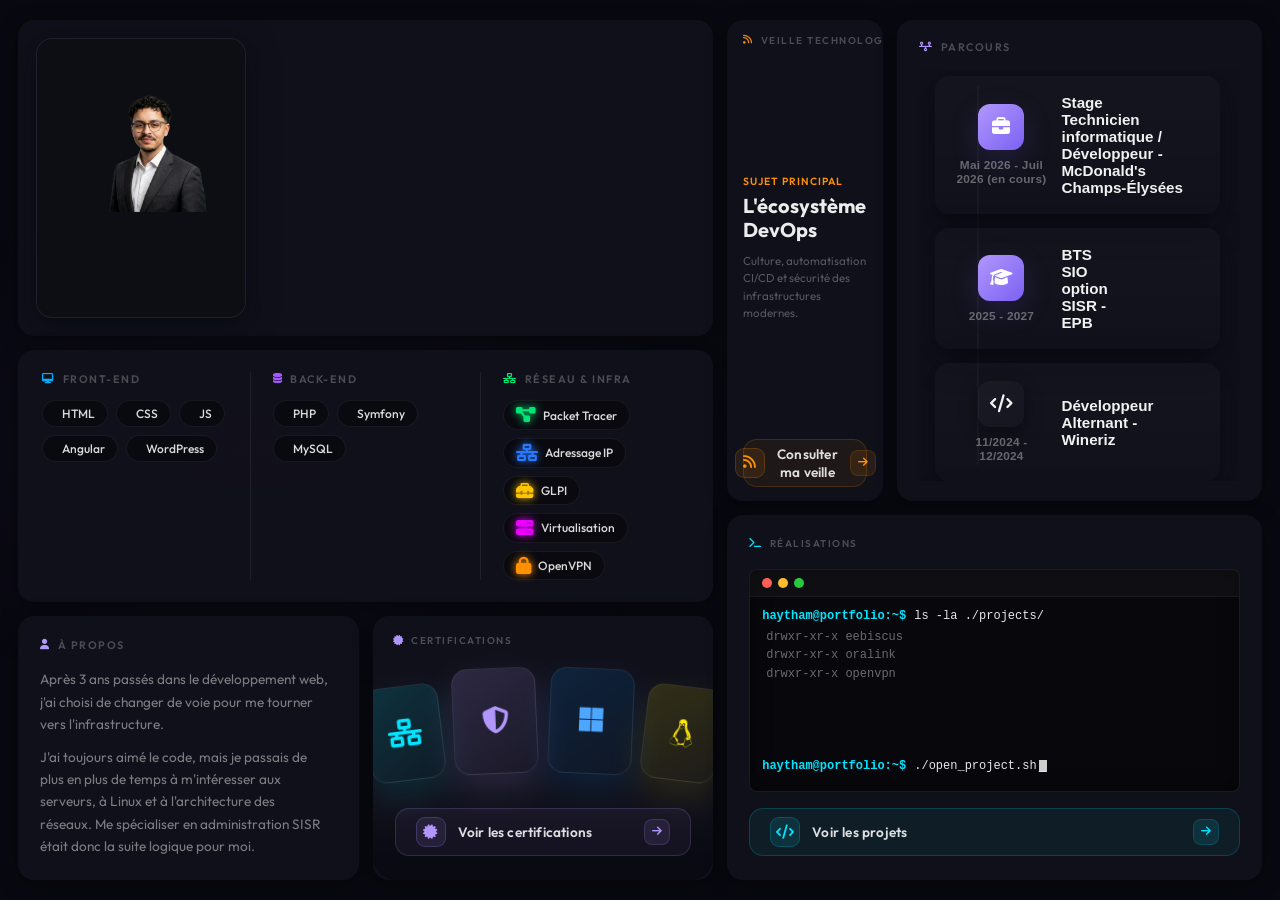
==== commit a97e32f4: "backup: current parcours changes" ====
--- a/index.html
+++ b/index.html
@@ -230,35 +230,87 @@
                 <h3 class="tile-title"><i class="fa-solid fa-timeline"></i> Parcours</h3>
                 <div class="timeline">
                     <div class="timeline-item">
-                        <div class="timeline-dot special"></div>
-                        <div class="timeline-date">2025 - 2027</div>
-                        <div class="timeline-content">
-                            <h4>BTS SIO option SISR - EPB</h4>
-                            <p>Formation actuelle : Réseaux Cisco, VMware & Sécurité.</p>
-                        </div>
-                    </div>
-                    <div class="timeline-item">
-                        <div class="timeline-dot"></div>
-                        <div class="timeline-date">11/2024 - 12/2024</div>
-                        <div class="timeline-content">
-                            <h4>Développeur Alternant - Wineriz</h4>
-                            <p>Expérience pro en Vue.js, Nest.js et MongoDB.</p>
-                        </div>
-                    </div>
-                    <div class="timeline-item">
-                        <div class="timeline-dot"></div>
-                        <div class="timeline-date">2023 - 2025</div>
-                        <div class="timeline-content">
-                            <h4>Bachelor Web - ESIEA</h4>
-                            <p>Formation 3ème année (Bac+3).</p>
-                        </div>
-                    </div>
-                    <div class="timeline-item">
-                        <div class="timeline-dot"></div>
-                        <div class="timeline-date">2021</div>
-                        <div class="timeline-content">
-                            <h4>Bac STMG - Lycée de l'Arc</h4>
-                            <p>Diplôme obtenu avec mention.</p>
+                        <button class="accordion-toggle" aria-expanded="false">
+                            <div class="timeline-meta">
+                                    <div class="timeline-icon special"><i class="fa-solid fa-briefcase"></i></div>
+                                    <div class="timeline-date">Mai 2026 - Juil 2026 (en cours)</div>
+                                </div>
+                            <div class="accordion-summary">
+                                <h4>Stage Technicien informatique / Développeur - McDonald's Champs-Élysées</h4>
+                            </div>
+                        </button>
+                        <div class="accordion-content">
+                            <div class="timeline-content">
+                                <p>Stage de 2 mois en support et développement d'outils internes. Actuellement en poste.</p>
+                            </div>
+                        </div>
+                    </div>
+
+                    <div class="timeline-item">
+                        <button class="accordion-toggle" aria-expanded="false">
+                            <div class="timeline-meta">
+                                    <div class="timeline-icon special"><i class="fa-solid fa-graduation-cap"></i></div>
+                                    <div class="timeline-date">2025 - 2027</div>
+                                </div>
+                            <div class="accordion-summary">
+                                <h4>BTS SIO option SISR - EPB</h4>
+                            </div>
+                        </button>
+                        <div class="accordion-content">
+                            <div class="timeline-content">
+                                <p>Formation actuelle : Réseaux Cisco, VMware & Sécurité.</p>
+                            </div>
+                        </div>
+                    </div>
+
+                    <div class="timeline-item">
+                        <button class="accordion-toggle" aria-expanded="false">
+                            <div class="timeline-meta">
+                                    <div class="timeline-icon"><i class="fa-solid fa-code"></i></div>
+                                    <div class="timeline-date">11/2024 - 12/2024</div>
+                                </div>
+                            <div class="accordion-summary">
+                                <h4>Développeur Alternant - Wineriz</h4>
+                            </div>
+                        </button>
+                        <div class="accordion-content">
+                            <div class="timeline-content">
+                                <p>Expérience pro en Vue.js, Nest.js et MongoDB.</p>
+                            </div>
+                        </div>
+                    </div>
+
+                    <div class="timeline-item">
+                        <button class="accordion-toggle" aria-expanded="false">
+                            <div class="timeline-meta">
+                                    <div class="timeline-icon"><i class="fa-solid fa-laptop-code"></i></div>
+                                    <div class="timeline-date">2023 - 2025</div>
+                                </div>
+                            <div class="accordion-summary">
+                                <h4>Bachelor Web - ESIEA</h4>
+                            </div>
+                        </button>
+                        <div class="accordion-content">
+                            <div class="timeline-content">
+                                <p>Formation 3ème année (Bac+3).</p>
+                            </div>
+                        </div>
+                    </div>
+
+                    <div class="timeline-item">
+                        <button class="accordion-toggle" aria-expanded="false">
+                            <div class="timeline-meta">
+                                    <div class="timeline-icon"><i class="fa-solid fa-school"></i></div>
+                                    <div class="timeline-date">2021</div>
+                                </div>
+                            <div class="accordion-summary">
+                                <h4>Bac STMG - Lycée de l'Arc</h4>
+                            </div>
+                        </button>
+                        <div class="accordion-content">
+                            <div class="timeline-content">
+                                <p>Diplôme obtenu avec mention.</p>
+                            </div>
                         </div>
                     </div>
                 </div>
--- a/index.css
+++ b/index.css
@@ -100,13 +100,14 @@
     grid-template-columns: 210px 1fr auto;
     grid-template-rows: auto 1fr;
     gap: 12px 24px;
-    width: 100%;
-    height: 100%;
-    align-items: start;
-}
-
-.profil-photo {
-    grid-row: 1 / 3;
+    align-items: center;
+    padding: 18px 16px;
+    border-radius: 14px;
+    background: linear-gradient(180deg, rgba(255,255,255,0.02), rgba(255,255,255,0.005));
+    margin-bottom: 14px;
+    position: relative;
+    z-index: 2;
+    box-shadow: 0 8px 30px rgba(2,6,12,0.6);
     width: 210px;
     height: 100%;
     align-self: stretch;
@@ -569,8 +570,9 @@
 ======================== */
 .column-right-grid {
     display: grid;
-    grid-template-columns: 1fr 1fr;
-    grid-template-rows: 1.3fr 0.9fr;
+    /* Réduire légèrement la colonne de gauche (Veille) pour agrandir Parcours */
+    grid-template-columns: 0.6fr 1.4fr;
+    grid-template-rows: 1.25fr 0.95fr;
     gap: 16px;
     min-height: 0;
 }
@@ -583,34 +585,168 @@
    PARCOURS
 ======================== */
 #tile-parcours {
+    display: flex;
     flex-direction: column;
     justify-content: flex-start;
-    padding: 22px 24px;
-}
-
-.timeline { position: relative; padding-left: 28px; border-left: 1px solid rgba(255,255,255,0.07); }
-.timeline-item { position: relative; margin-bottom: 22px; }
-.timeline-item:last-child { margin-bottom: 0; }
+    padding: 18px 20px;
+    overflow: hidden;
+}
+
+/* Nouvelle mise en page : items en cartes avec colonne meta (point + date) */
+.timeline {
+    position: relative;
+    display: block;
+    padding: 6px 6px 6px 6px;
+    max-height: 100%;
+}
+
+/* ligne verticale fine à l'intérieur pour l'effet timeline */
+.timeline::before {
+    content: '';
+    position: absolute;
+    left: 48px;
+    top: 16px;
+    bottom: 16px;
+    width: 2px;
+    background: rgba(255,255,255,0.03);
+    border-radius: 2px;
+    z-index: 0;
+}
+
+.timeline-item {
+    display: grid;
+    grid-template-columns: 96px 1fr;
+    gap: 16px;
+    align-items: center;
+    padding: 18px 18px;
+    border-radius: 14px;
+    background: linear-gradient(180deg, rgba(255,255,255,0.02), rgba(255,255,255,0.005));
+    margin-bottom: 14px;
+    position: relative;
+    z-index: 2;
+    box-shadow: 0 10px 30px rgba(2,6,12,0.6);
+}
+
+.timeline-item:hover { background: rgba(255,255,255,0.02); }
+
+.timeline-meta {
+    display: flex;
+    flex-direction: column;
+    align-items: center;
+    gap: 8px;
+    min-width: 96px;
+}
+/* Icon style for cards */
+.timeline-icon {
+    width: 46px;
+    height: 46px;
+    border-radius: 12px;
+    display: flex;
+    align-items: center;
+    justify-content: center;
+    background: linear-gradient(135deg, rgba(255,255,255,0.03), rgba(255,255,255,0.01));
+    color: rgba(255,255,255,0.95);
+    font-size: 18px;
+    box-shadow: 0 6px 18px rgba(0,0,0,0.45);
+}
+.timeline-icon.special { background: linear-gradient(135deg,#B197FC,#7B61F2); color: #fff; box-shadow: 0 10px 30px rgba(123,97,242,0.16); }
 
 .timeline-dot {
-    position: absolute; left: -33px; top: 5px; width: 10px; height: 10px;
-    background: rgba(255,255,255,0.1); border: 1.5px solid rgba(255,255,255,0.15);
-    border-radius: 50%; z-index: 2;
-}
-.timeline-dot.special { background: #b197fc; border-color: #b197fc; box-shadow: 0 0 12px rgba(177,151,252,0.6); }
-
-.timeline-date { font-size: 0.65rem; color: rgba(255,255,255,0.22); margin-bottom: 3px; font-weight: 500; letter-spacing: 0.3px; }
-.timeline-content h4 { font-size: 0.82rem; margin: 0 0 3px 0; color: rgba(255,255,255,0.88); font-weight: 600; }
-.timeline-content p { font-size: 0.72rem; color: rgba(255,255,255,0.3); margin: 0; line-height: 1.5; font-weight: 400; }
+    width: 14px;
+    height: 14px;
+    border-radius: 50%;
+    background: rgba(255,255,255,0.08);
+    border: 2px solid rgba(255,255,255,0.12);
+    box-shadow: 0 4px 12px rgba(0,0,0,0.35);
+    z-index: 2;
+}
+.timeline-dot.special { background: #b197fc; border-color: #b197fc; box-shadow: 0 6px 18px rgba(177,151,252,0.18); }
+
+.timeline-date {
+    font-size: 0.74rem;
+    color: rgba(255,255,255,0.36);
+    text-align: center;
+    font-weight: 700;
+    letter-spacing: 0.2px;
+}
+
+.timeline-content h4 { font-size: 1.02rem; margin: 0 0 8px 0; color: rgba(255,255,255,0.96); font-weight: 800; }
+.timeline-content p { font-size: 0.86rem; color: rgba(255,255,255,0.46); margin: 0; line-height: 1.6; }
+
+/* Accordéon compact */
+.accordion-toggle {
+    display: flex;
+    align-items: center;
+    gap: 12px;
+    width: 100%;
+    border: none;
+    background: transparent;
+    padding: 0;
+    text-align: left;
+    cursor: pointer;
+}
+
+.accordion-toggle:focus { outline: none; }
+
+.accordion-summary h4 { font-size: 0.95rem; margin: 0; color: rgba(255,255,255,0.94); font-weight: 700; }
+
+.accordion-content {
+    grid-column: 2 / -1;
+    overflow: hidden;
+    max-height: 0;
+    transition: max-height 280ms ease, opacity 220ms ease;
+    opacity: 0;
+    padding-top: 8px;
+}
+
+.timeline-item.open .accordion-content { max-height: 240px; opacity: 1; }
+
+.timeline-meta { justify-content: center; }
+
+
+/* Scrollable area for long timelines */
+#tile-parcours .timeline {
+    max-height: calc(100vh - 220px);
+    overflow-y: auto;
+    padding-right: 8px;
+    scrollbar-gutter: stable both-edges;
+}
+#tile-parcours .timeline {
+    max-height: calc(100vh - 220px);
+    overflow-y: auto;
+    padding-right: 10px;
+    scrollbar-gutter: stable both-edges;
+}
+
+/* Scrollbar styling */
+#tile-parcours .timeline::-webkit-scrollbar { width: 10px; }
+#tile-parcours .timeline::-webkit-scrollbar-track { background: transparent; }
+#tile-parcours .timeline::-webkit-scrollbar-thumb { background: rgba(255,255,255,0.06); border-radius: 8px; }
+#tile-parcours .timeline { scrollbar-width: thin; scrollbar-color: rgba(255,255,255,0.06) transparent; }
+
+/* Responsive adjustments */
+@media (max-width: 900px) {
+    .timeline-item { grid-template-columns: 64px 1fr; padding: 12px; }
+    .timeline::before { left: 40px; }
+    .timeline-meta { min-width: 64px; }
+}
+
 
 /* ========================
    TUILE VEILLE
 ======================== */
 #tile-veille {
     flex-direction: column;
-    padding: 22px;
+    /* Alléger visuellement la tuile veille */
+    padding: 14px 16px;
     overflow: hidden;
     justify-content: space-between;
+    background: rgba(18,18,28,0.86);
+}
+
+/* Donner plus d'espace au tile parcours (typographie légèrement plus grande) */
+#tile-parcours {
+    padding: 20px 22px;
 }
 
 .veille-top-row { display: flex; align-items: center; justify-content: space-between; position: relative; z-index: 1; }
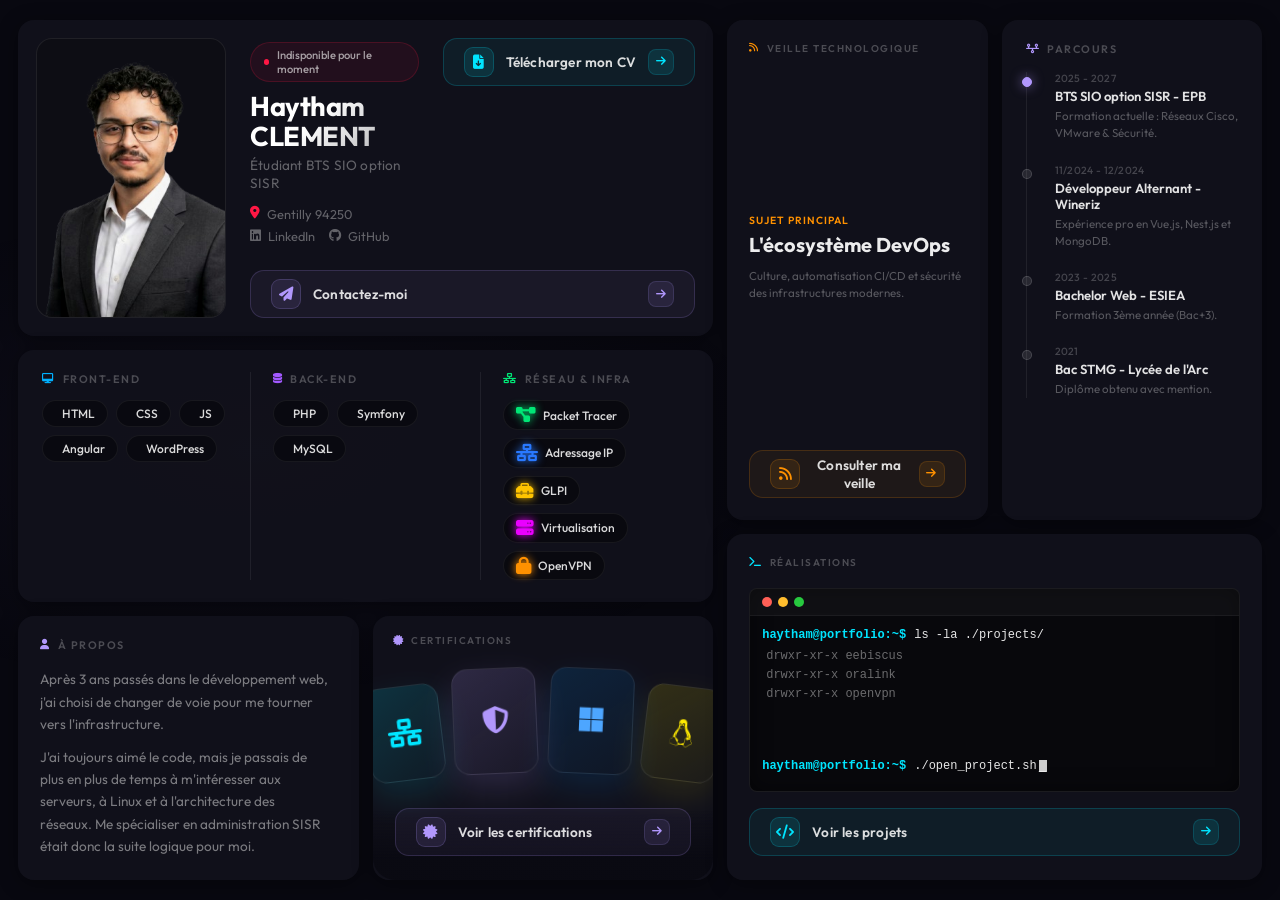
==== commit fa5f75a9: "revert: restore previous parcours files" ====
--- a/index.html
+++ b/index.html
@@ -230,87 +230,35 @@
                 <h3 class="tile-title"><i class="fa-solid fa-timeline"></i> Parcours</h3>
                 <div class="timeline">
                     <div class="timeline-item">
-                        <button class="accordion-toggle" aria-expanded="false">
-                            <div class="timeline-meta">
-                                    <div class="timeline-icon special"><i class="fa-solid fa-briefcase"></i></div>
-                                    <div class="timeline-date">Mai 2026 - Juil 2026 (en cours)</div>
-                                </div>
-                            <div class="accordion-summary">
-                                <h4>Stage Technicien informatique / Développeur - McDonald's Champs-Élysées</h4>
-                            </div>
-                        </button>
-                        <div class="accordion-content">
-                            <div class="timeline-content">
-                                <p>Stage de 2 mois en support et développement d'outils internes. Actuellement en poste.</p>
-                            </div>
-                        </div>
-                    </div>
-
+                        <div class="timeline-dot special"></div>
+                        <div class="timeline-date">2025 - 2027</div>
+                        <div class="timeline-content">
+                            <h4>BTS SIO option SISR - EPB</h4>
+                            <p>Formation actuelle : Réseaux Cisco, VMware & Sécurité.</p>
+                        </div>
+                    </div>
                     <div class="timeline-item">
-                        <button class="accordion-toggle" aria-expanded="false">
-                            <div class="timeline-meta">
-                                    <div class="timeline-icon special"><i class="fa-solid fa-graduation-cap"></i></div>
-                                    <div class="timeline-date">2025 - 2027</div>
-                                </div>
-                            <div class="accordion-summary">
-                                <h4>BTS SIO option SISR - EPB</h4>
-                            </div>
-                        </button>
-                        <div class="accordion-content">
-                            <div class="timeline-content">
-                                <p>Formation actuelle : Réseaux Cisco, VMware & Sécurité.</p>
-                            </div>
-                        </div>
-                    </div>
-
+                        <div class="timeline-dot"></div>
+                        <div class="timeline-date">11/2024 - 12/2024</div>
+                        <div class="timeline-content">
+                            <h4>Développeur Alternant - Wineriz</h4>
+                            <p>Expérience pro en Vue.js, Nest.js et MongoDB.</p>
+                        </div>
+                    </div>
                     <div class="timeline-item">
-                        <button class="accordion-toggle" aria-expanded="false">
-                            <div class="timeline-meta">
-                                    <div class="timeline-icon"><i class="fa-solid fa-code"></i></div>
-                                    <div class="timeline-date">11/2024 - 12/2024</div>
-                                </div>
-                            <div class="accordion-summary">
-                                <h4>Développeur Alternant - Wineriz</h4>
-                            </div>
-                        </button>
-                        <div class="accordion-content">
-                            <div class="timeline-content">
-                                <p>Expérience pro en Vue.js, Nest.js et MongoDB.</p>
-                            </div>
-                        </div>
-                    </div>
-
+                        <div class="timeline-dot"></div>
+                        <div class="timeline-date">2023 - 2025</div>
+                        <div class="timeline-content">
+                            <h4>Bachelor Web - ESIEA</h4>
+                            <p>Formation 3ème année (Bac+3).</p>
+                        </div>
+                    </div>
                     <div class="timeline-item">
-                        <button class="accordion-toggle" aria-expanded="false">
-                            <div class="timeline-meta">
-                                    <div class="timeline-icon"><i class="fa-solid fa-laptop-code"></i></div>
-                                    <div class="timeline-date">2023 - 2025</div>
-                                </div>
-                            <div class="accordion-summary">
-                                <h4>Bachelor Web - ESIEA</h4>
-                            </div>
-                        </button>
-                        <div class="accordion-content">
-                            <div class="timeline-content">
-                                <p>Formation 3ème année (Bac+3).</p>
-                            </div>
-                        </div>
-                    </div>
-
-                    <div class="timeline-item">
-                        <button class="accordion-toggle" aria-expanded="false">
-                            <div class="timeline-meta">
-                                    <div class="timeline-icon"><i class="fa-solid fa-school"></i></div>
-                                    <div class="timeline-date">2021</div>
-                                </div>
-                            <div class="accordion-summary">
-                                <h4>Bac STMG - Lycée de l'Arc</h4>
-                            </div>
-                        </button>
-                        <div class="accordion-content">
-                            <div class="timeline-content">
-                                <p>Diplôme obtenu avec mention.</p>
-                            </div>
+                        <div class="timeline-dot"></div>
+                        <div class="timeline-date">2021</div>
+                        <div class="timeline-content">
+                            <h4>Bac STMG - Lycée de l'Arc</h4>
+                            <p>Diplôme obtenu avec mention.</p>
                         </div>
                     </div>
                 </div>
--- a/index.css
+++ b/index.css
@@ -100,14 +100,13 @@
     grid-template-columns: 210px 1fr auto;
     grid-template-rows: auto 1fr;
     gap: 12px 24px;
-    align-items: center;
-    padding: 18px 16px;
-    border-radius: 14px;
-    background: linear-gradient(180deg, rgba(255,255,255,0.02), rgba(255,255,255,0.005));
-    margin-bottom: 14px;
-    position: relative;
-    z-index: 2;
-    box-shadow: 0 8px 30px rgba(2,6,12,0.6);
+    width: 100%;
+    height: 100%;
+    align-items: start;
+}
+
+.profil-photo {
+    grid-row: 1 / 3;
     width: 210px;
     height: 100%;
     align-self: stretch;
@@ -570,9 +569,8 @@
 ======================== */
 .column-right-grid {
     display: grid;
-    /* Réduire légèrement la colonne de gauche (Veille) pour agrandir Parcours */
-    grid-template-columns: 0.6fr 1.4fr;
-    grid-template-rows: 1.25fr 0.95fr;
+    grid-template-columns: 1fr 1fr;
+    grid-template-rows: 1.3fr 0.9fr;
     gap: 16px;
     min-height: 0;
 }
@@ -585,168 +583,34 @@
    PARCOURS
 ======================== */
 #tile-parcours {
-    display: flex;
     flex-direction: column;
     justify-content: flex-start;
-    padding: 18px 20px;
-    overflow: hidden;
-}
-
-/* Nouvelle mise en page : items en cartes avec colonne meta (point + date) */
-.timeline {
-    position: relative;
-    display: block;
-    padding: 6px 6px 6px 6px;
-    max-height: 100%;
-}
-
-/* ligne verticale fine à l'intérieur pour l'effet timeline */
-.timeline::before {
-    content: '';
-    position: absolute;
-    left: 48px;
-    top: 16px;
-    bottom: 16px;
-    width: 2px;
-    background: rgba(255,255,255,0.03);
-    border-radius: 2px;
-    z-index: 0;
-}
-
-.timeline-item {
-    display: grid;
-    grid-template-columns: 96px 1fr;
-    gap: 16px;
-    align-items: center;
-    padding: 18px 18px;
-    border-radius: 14px;
-    background: linear-gradient(180deg, rgba(255,255,255,0.02), rgba(255,255,255,0.005));
-    margin-bottom: 14px;
-    position: relative;
-    z-index: 2;
-    box-shadow: 0 10px 30px rgba(2,6,12,0.6);
-}
-
-.timeline-item:hover { background: rgba(255,255,255,0.02); }
-
-.timeline-meta {
-    display: flex;
-    flex-direction: column;
-    align-items: center;
-    gap: 8px;
-    min-width: 96px;
-}
-/* Icon style for cards */
-.timeline-icon {
-    width: 46px;
-    height: 46px;
-    border-radius: 12px;
-    display: flex;
-    align-items: center;
-    justify-content: center;
-    background: linear-gradient(135deg, rgba(255,255,255,0.03), rgba(255,255,255,0.01));
-    color: rgba(255,255,255,0.95);
-    font-size: 18px;
-    box-shadow: 0 6px 18px rgba(0,0,0,0.45);
-}
-.timeline-icon.special { background: linear-gradient(135deg,#B197FC,#7B61F2); color: #fff; box-shadow: 0 10px 30px rgba(123,97,242,0.16); }
+    padding: 22px 24px;
+}
+
+.timeline { position: relative; padding-left: 28px; border-left: 1px solid rgba(255,255,255,0.07); }
+.timeline-item { position: relative; margin-bottom: 22px; }
+.timeline-item:last-child { margin-bottom: 0; }
 
 .timeline-dot {
-    width: 14px;
-    height: 14px;
-    border-radius: 50%;
-    background: rgba(255,255,255,0.08);
-    border: 2px solid rgba(255,255,255,0.12);
-    box-shadow: 0 4px 12px rgba(0,0,0,0.35);
-    z-index: 2;
-}
-.timeline-dot.special { background: #b197fc; border-color: #b197fc; box-shadow: 0 6px 18px rgba(177,151,252,0.18); }
-
-.timeline-date {
-    font-size: 0.74rem;
-    color: rgba(255,255,255,0.36);
-    text-align: center;
-    font-weight: 700;
-    letter-spacing: 0.2px;
-}
-
-.timeline-content h4 { font-size: 1.02rem; margin: 0 0 8px 0; color: rgba(255,255,255,0.96); font-weight: 800; }
-.timeline-content p { font-size: 0.86rem; color: rgba(255,255,255,0.46); margin: 0; line-height: 1.6; }
-
-/* Accordéon compact */
-.accordion-toggle {
-    display: flex;
-    align-items: center;
-    gap: 12px;
-    width: 100%;
-    border: none;
-    background: transparent;
-    padding: 0;
-    text-align: left;
-    cursor: pointer;
-}
-
-.accordion-toggle:focus { outline: none; }
-
-.accordion-summary h4 { font-size: 0.95rem; margin: 0; color: rgba(255,255,255,0.94); font-weight: 700; }
-
-.accordion-content {
-    grid-column: 2 / -1;
-    overflow: hidden;
-    max-height: 0;
-    transition: max-height 280ms ease, opacity 220ms ease;
-    opacity: 0;
-    padding-top: 8px;
-}
-
-.timeline-item.open .accordion-content { max-height: 240px; opacity: 1; }
-
-.timeline-meta { justify-content: center; }
-
-
-/* Scrollable area for long timelines */
-#tile-parcours .timeline {
-    max-height: calc(100vh - 220px);
-    overflow-y: auto;
-    padding-right: 8px;
-    scrollbar-gutter: stable both-edges;
-}
-#tile-parcours .timeline {
-    max-height: calc(100vh - 220px);
-    overflow-y: auto;
-    padding-right: 10px;
-    scrollbar-gutter: stable both-edges;
-}
-
-/* Scrollbar styling */
-#tile-parcours .timeline::-webkit-scrollbar { width: 10px; }
-#tile-parcours .timeline::-webkit-scrollbar-track { background: transparent; }
-#tile-parcours .timeline::-webkit-scrollbar-thumb { background: rgba(255,255,255,0.06); border-radius: 8px; }
-#tile-parcours .timeline { scrollbar-width: thin; scrollbar-color: rgba(255,255,255,0.06) transparent; }
-
-/* Responsive adjustments */
-@media (max-width: 900px) {
-    .timeline-item { grid-template-columns: 64px 1fr; padding: 12px; }
-    .timeline::before { left: 40px; }
-    .timeline-meta { min-width: 64px; }
-}
-
+    position: absolute; left: -33px; top: 5px; width: 10px; height: 10px;
+    background: rgba(255,255,255,0.1); border: 1.5px solid rgba(255,255,255,0.15);
+    border-radius: 50%; z-index: 2;
+}
+.timeline-dot.special { background: #b197fc; border-color: #b197fc; box-shadow: 0 0 12px rgba(177,151,252,0.6); }
+
+.timeline-date { font-size: 0.65rem; color: rgba(255,255,255,0.22); margin-bottom: 3px; font-weight: 500; letter-spacing: 0.3px; }
+.timeline-content h4 { font-size: 0.82rem; margin: 0 0 3px 0; color: rgba(255,255,255,0.88); font-weight: 600; }
+.timeline-content p { font-size: 0.72rem; color: rgba(255,255,255,0.3); margin: 0; line-height: 1.5; font-weight: 400; }
 
 /* ========================
    TUILE VEILLE
 ======================== */
 #tile-veille {
     flex-direction: column;
-    /* Alléger visuellement la tuile veille */
-    padding: 14px 16px;
+    padding: 22px;
     overflow: hidden;
     justify-content: space-between;
-    background: rgba(18,18,28,0.86);
-}
-
-/* Donner plus d'espace au tile parcours (typographie légèrement plus grande) */
-#tile-parcours {
-    padding: 20px 22px;
 }
 
 .veille-top-row { display: flex; align-items: center; justify-content: space-between; position: relative; z-index: 1; }
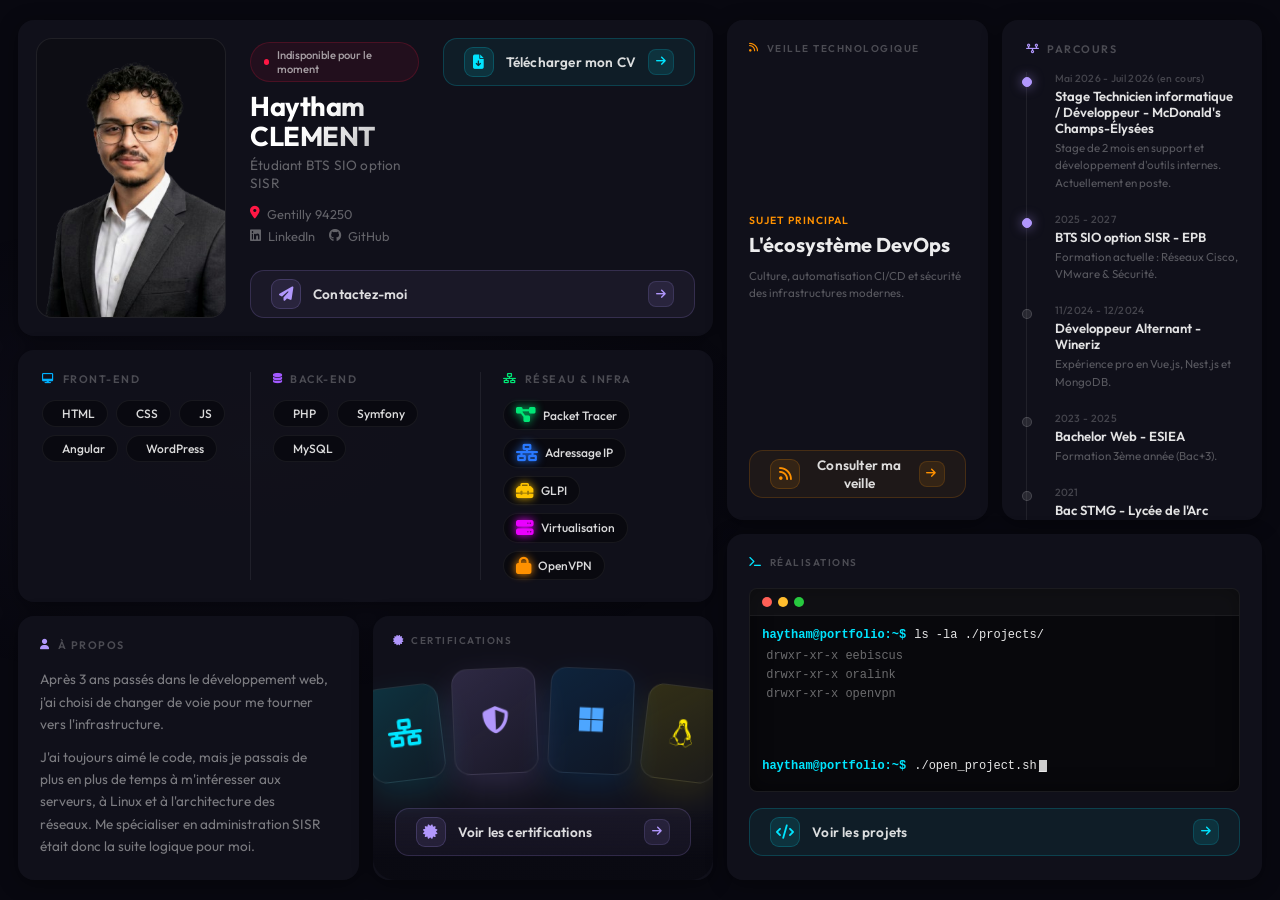
==== commit 50ae7288: "Push Final" ====
--- a/index.html
+++ b/index.html
@@ -231,6 +231,14 @@
                 <div class="timeline">
                     <div class="timeline-item">
                         <div class="timeline-dot special"></div>
+                        <div class="timeline-date">Mai 2026 - Juil 2026 (en cours)</div>
+                        <div class="timeline-content">
+                            <h4>Stage Technicien informatique / Développeur - McDonald's Champs-Élysées</h4>
+                            <p>Stage de 2 mois en support et développement d'outils internes. Actuellement en poste.</p>
+                        </div>
+                    </div>
+                    <div class="timeline-item">
+                        <div class="timeline-dot special"></div>
                         <div class="timeline-date">2025 - 2027</div>
                         <div class="timeline-content">
                             <h4>BTS SIO option SISR - EPB</h4>
